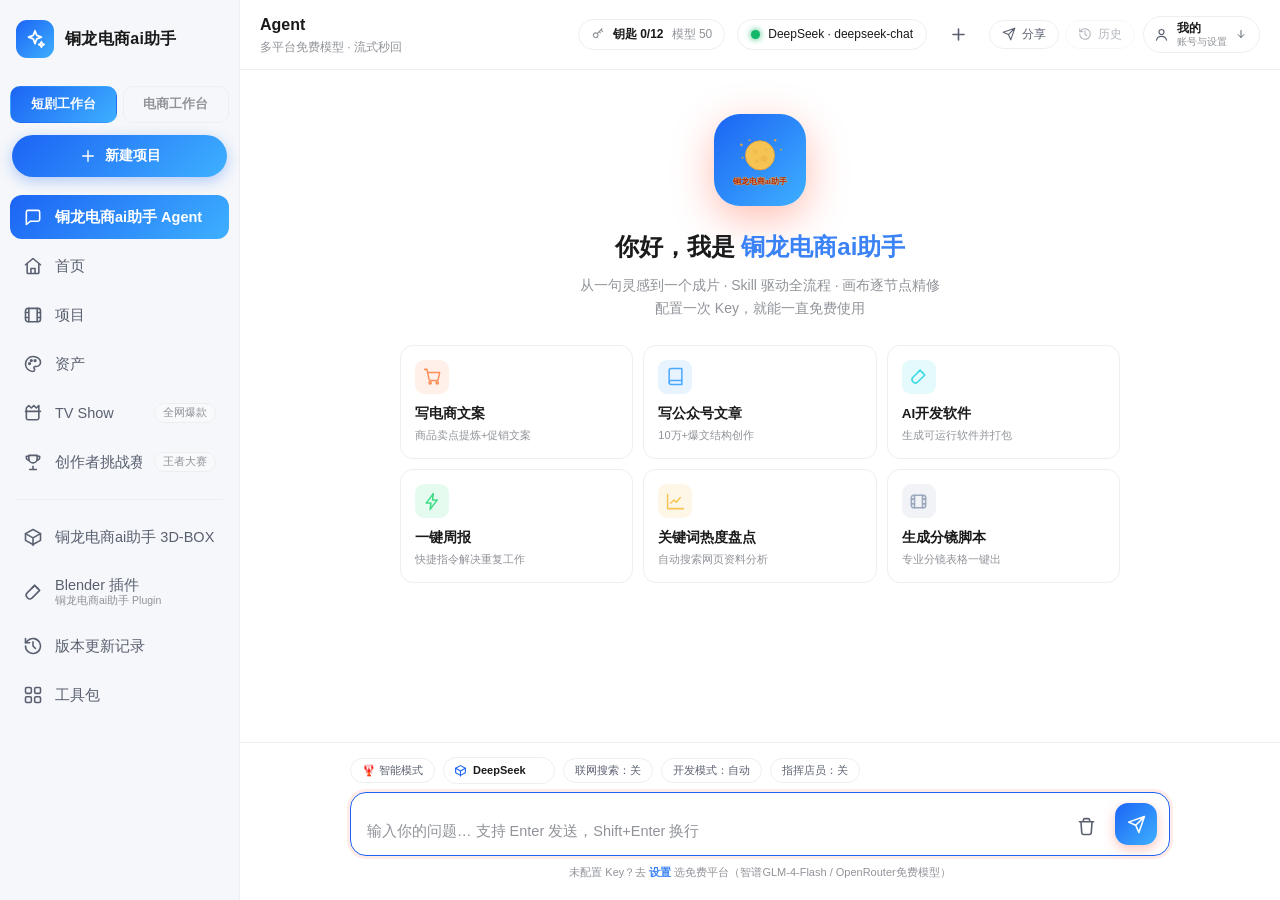
==== index.html @ fe5d4e98 "chore(brand): 全仓更名 铜龙电商 -> 铜龙电商ai助手" ====
<!DOCTYPE html>
<!-- 铜龙管家接线测试 -->
<html lang="zh-CN">
<head>
<meta charset="UTF-8">
<meta name="viewport" content="width=device-width, initial-scale=1.0, maximum-scale=1.0, user-scalable=no">
<meta name="theme-color" content="#ff5a3c">
<meta name="description" content="铜龙电商ai助手 - 免费的AI助手小程序，40+免费技能：电商、新媒体、视频创作、办公、编程开发。自带Key即可使用，数据本地保存。">
<title>铜龙电商ai助手 · 免费AI智能助手</title>
<link rel="icon" href="data:image/svg+xml,%3Csvg%20xmlns%3D%22http%3A%2F%2Fwww.w3.org%2F2000%2Fsvg%22%20viewBox%3D%220%200%2096%2096%22%20fill%3D%22none%22%3E%3Cdefs%3E%3ClinearGradient%20id%3D%22lgx%22%20x1%3D%220%22%20y1%3D%220%22%20x2%3D%2296%22%20y2%3D%2296%22%3E%3Cstop%20offset%3D%220%22%20stop-color%3D%22%23eef4fc%22%2F%3E%3Cstop%20offset%3D%221%22%20stop-color%3D%22%23f9e9c8%22%2F%3E%3C%2FlinearGradient%3E%3C%2Fdefs%3E%3Crect%20width%3D%2296%22%20height%3D%2296%22%20rx%3D%2222%22%20fill%3D%22url%28%23lgx%29%22%2F%3E%3Ccircle%20cx%3D%2216%22%20cy%3D%2222%22%20r%3D%222.2%22%20fill%3D%22%23e8a13c%22%2F%3E%3Ccircle%20cx%3D%2230%22%20cy%3D%2214%22%20r%3D%221.6%22%20fill%3D%22%23e8a13c%22%2F%3E%3Ccircle%20cx%3D%2274%22%20cy%3D%2214%22%20r%3D%222%22%20fill%3D%22%23e8a13c%22%2F%3E%3Ccircle%20cx%3D%2284%22%20cy%3D%2230%22%20r%3D%221.5%22%20fill%3D%22%23e8a13c%22%2F%3E%3Ccircle%20cx%3D%2218%22%20cy%3D%2244%22%20r%3D%221.5%22%20fill%3D%22%23e8a13c%22%2F%3E%3Cpath%20d%3D%22M66%2030l1.4%202.8%202.8%201.4-2.8%201.4L66%2038.4l-1.4-2.8-2.8-1.4%202.8-1.4z%22%20fill%3D%22%23e8a13c%22%2F%3E%3Ccircle%20cx%3D%2248%22%20cy%3D%2240%22%20r%3D%2225%22%20fill%3D%22%23f6c453%22%20stroke%3D%22%23e8a13c%22%20stroke-width%3D%221.5%22%2F%3E%3Ccircle%20cx%3D%2240%22%20cy%3D%2234%22%20r%3D%224%22%20fill%3D%22%23edb648%22%20opacity%3D%220.6%22%2F%3E%3Ccircle%20cx%3D%2255%22%20cy%3D%2246%22%20r%3D%226%22%20fill%3D%22%23edb648%22%20opacity%3D%220.6%22%2F%3E%3Ccircle%20cx%3D%2242%22%20cy%3D%2250%22%20r%3D%223%22%20fill%3D%22%23edb648%22%20opacity%3D%220.6%22%2F%3E%3Ccircle%20cx%3D%2258%22%20cy%3D%2230%22%20r%3D%222.5%22%20fill%3D%22%23edb648%22%20opacity%3D%220.6%22%2F%3E%3Ctext%20x%3D%2248%22%20y%3D%2289%22%20text-anchor%3D%22middle%22%20font-size%3D%2223%22%20font-weight%3D%22800%22%20fill%3D%22%23b3270f%22%20stroke%3D%22%23f2c25c%22%20stroke-width%3D%221%22%20paint-order%3D%22stroke%22%20font-family%3D%22KaiTi%2CSTKaiti%2Cserif%22%3E%E9%93%9C%E9%BE%99%E7%94%B5%E5%95%86%3C%2Ftext%3E%3C%2Fsvg%3E">
<style>
:root{
  --bg:#ffffff;
  --bg2:#f5f7fa;
  --panel:#ffffff;
  --panel2:#f8f9fb;
  --card:#ffffff;
  --border:#eceef2;
  --border2:#e2e5eb;
  --text:#1a1a1a;
  --text2:#5a6070;
  --text3:#909399;
  --accent:#1c64f4;
  --accent2:#3b82f6;
  --accent-grad:linear-gradient(135deg,#1c64f4,#3eb0ff);
  --accent-ink:#ffffff;
  --green:#12b76a;
  --blue:#3b82f6;
  --purple:#8b5cf6;
  --yellow:#e6a23c;
  --pink:#ec4899;
  --cyan:#0ea5e9;
  --red:#f56c6c;
  --radius:12px;
  --shadow:0 8px 24px rgba(16,24,40,.08);
  --font:-apple-system,BlinkMacSystemFont,"Segoe UI","PingFang SC","Hiragino Sans GB","Microsoft YaHei",Roboto,Helvetica,Arial,sans-serif;
  --mono:ui-monospace,"SF Mono","JetBrains Mono",Consolas,"Courier New",monospace;
}
*{box-sizing:border-box;margin:0;padding:0}
html,body{height:100%}
body{font-family:var(--font);background:var(--bg);color:var(--text);font-size:14px;line-height:1.6;overflow:hidden}
::-webkit-scrollbar{width:9px;height:9px}
::-webkit-scrollbar-thumb{background:#d3d8e0;border-radius:8px}
::-webkit-scrollbar-thumb:hover{background:#b9c0cc}
::-webkit-scrollbar-track{background:transparent}
button{font-family:var(--font);cursor:pointer;border:none;background:none;color:inherit}
input,select,textarea{font-family:var(--font);color:var(--text)}
a{color:var(--blue);text-decoration:none}

/* ===== Layout ===== */
#app{display:flex;height:100vh;width:100vw}
#sidebar{width:236px;min-width:236px;background:var(--bg2);border-right:1px solid var(--border);display:flex;flex-direction:column;z-index:20}
#main{flex:1;display:flex;flex-direction:column;min-width:0;position:relative}

/* ===== Sidebar · LibTV 外壳 ===== */
#sidebar{width:240px;min-width:240px;background:var(--bg2);border-right:1px solid var(--border);display:flex;flex-direction:column;z-index:20}
#shellNav{display:flex;flex-direction:column;height:100%;min-height:0}
.shell-brand{display:flex;align-items:center;gap:11px;padding:20px 16px 14px}
.shell-logo{width:38px;height:38px;border-radius:11px;background:var(--accent-grad);display:flex;align-items:center;justify-content:center;color:var(--accent-ink);flex-shrink:0}
.shell-logo svg{width:22px;height:22px}
.shell-brand-t{display:flex;flex-direction:column;line-height:1.25;min-width:0}
.shell-brand-t b{font-size:16px;font-weight:700;letter-spacing:.3px}
.shell-brand-t i{font-style:normal;font-size:10.5px;color:var(--text3)}
.shell-create{display:flex;align-items:center;justify-content:center;gap:8px;margin:8px 12px 14px;padding:12px 12px;border-radius:999px;background:var(--accent-grad);color:var(--accent-ink);font-size:14px;font-weight:700;transition:.15s;box-shadow:0 4px 14px rgba(28,100,244,.30)}
.shell-create:hover{filter:brightness(1.08)}
.shell-create svg{width:18px;height:18px}
.shell-nav{flex:1;overflow-y:auto;padding:4px 10px 14px;display:flex;flex-direction:column;gap:5px}
.shell-nav-item{display:flex;align-items:center;gap:12px;padding:12px 13px;border-radius:12px;color:var(--text2);font-size:14.5px;cursor:pointer;transition:.15s;text-align:left;width:100%}
.shell-nav-item:hover{background:var(--panel);color:var(--text)}
.shell-nav-item.active{background:var(--accent-grad);color:var(--accent-ink);font-weight:700}
.shell-nav-item svg{width:20px;height:20px;flex-shrink:0}
.shell-nav-item>span{flex:1;overflow:hidden;text-overflow:ellipsis;white-space:nowrap}
.shell-badge{font-style:normal;font-size:10.5px;padding:2px 8px;border-radius:999px;background:var(--panel2);color:var(--text3);border:1px solid var(--border);flex-shrink:0}
.shell-nav-item.active .shell-badge{background:rgba(0,0,0,.18);color:var(--accent-ink);border-color:transparent}
.shell-nav-sep{height:1px;background:var(--border);margin:10px 6px;flex-shrink:0}
/* 电商分区：爱创AI 式窄图标栏（仅 #sidebar[data-zone="ecom"] 生效，短剧分区保持宽栏） */
#sidebar[data-zone="ecom"]{width:104px;min-width:104px}
#sidebar[data-zone="ecom"] .shell-brand{flex-direction:column;gap:7px;padding:18px 8px 12px}
#sidebar[data-zone="ecom"] .shell-logo{width:44px;height:44px;border-radius:13px}
#sidebar[data-zone="ecom"] .shell-logo svg{width:24px;height:24px}
#sidebar[data-zone="ecom"] .shell-brand-t{display:none}
#sidebar[data-zone="ecom"] .shell-create{flex-direction:column;gap:4px;margin:8px 10px 12px;padding:10px 4px;border-radius:14px;font-size:12px}
#sidebar[data-zone="ecom"] .shell-create svg{width:20px;height:20px}
#sidebar[data-zone="ecom"] .shell-nav{padding:6px 8px 14px;gap:6px}
#sidebar[data-zone="ecom"] .shell-nav-item{flex-direction:column;justify-content:center;gap:7px;padding:12px 4px;border-radius:15px;font-size:11.5px;text-align:center;min-height:72px}
#sidebar[data-zone="ecom"] .shell-nav-item.active{background:#e8f0fe;color:var(--accent)}
#sidebar[data-zone="ecom"] .shell-nav-item svg{width:26px;height:26px}
#sidebar[data-zone="ecom"] .shell-nav-item>span{flex:none;width:100%}
#sidebar[data-zone="ecom"] .shell-badge{display:none}
#sidebar[data-zone="ecom"] .shell-nav-sep{margin:8px 10px}
.shell-status{display:flex;align-items:center;gap:8px;background:var(--panel);border:1px solid var(--border);border-radius:999px;padding:5px 12px;font-size:12px;cursor:pointer;white-space:nowrap}
.shell-status:hover{border-color:var(--accent)}
.shell-status svg{width:14px;height:14px;color:var(--text3);flex-shrink:0}
.shell-chip-t{display:flex;align-items:center;gap:8px}
.shell-chip-t b{font-weight:600;color:var(--text)}
.shell-chip-t i{font-style:normal;color:var(--text3)}
#shellTop{position:relative;flex-shrink:0;display:flex;align-items:center;gap:8px}
.shell-account-btn{display:flex;align-items:center;gap:8px;background:var(--panel);border:1px solid var(--border);border-radius:999px;padding:5px 12px 5px 10px;font-size:12px;transition:.15s}
.shell-account-btn:hover{border-color:var(--accent)}
.shell-account-btn svg{width:15px;height:15px;color:var(--text2);flex-shrink:0}
.shell-acc-text{display:flex;flex-direction:column;line-height:1.15;text-align:left}
.shell-acc-text b{font-weight:600}
.shell-acc-text i{font-style:normal;font-size:10px;color:var(--text3)}
.shell-caret{display:flex}
.shell-caret svg{width:12px;height:12px;transform:rotate(90deg)}
.shell-account-menu{position:absolute;top:calc(100% + 6px);right:0;min-width:170px;background:var(--card);border:1px solid var(--border);border-radius:12px;box-shadow:var(--shadow);padding:6px;display:none;z-index:210}
.shell-account-menu.open{display:block;animation:pop .16s ease}
.shell-menu-item{display:flex;align-items:center;gap:9px;width:100%;padding:9px 10px;border-radius:8px;font-size:13px;color:var(--text2);text-align:left}
.shell-menu-item:hover{background:var(--panel2);color:var(--text)}
.shell-menu-item svg{width:16px;height:16px;flex-shrink:0}
.shell-nav-txt{display:flex;flex-direction:column;line-height:1.25;white-space:normal}
.shell-nav-sub{font-style:normal;font-size:10.5px;color:var(--text3)}
#sidebar[data-zone="ecom"] .shell-nav-txt{display:block;line-height:1.2;overflow:hidden;text-overflow:ellipsis;max-width:100%}
#sidebar[data-zone="ecom"] .shell-nav-sub{display:none}
.shell-nav-item.active .shell-nav-sub{color:var(--accent-ink);opacity:.8}
.shell-actions{display:flex;align-items:center;gap:6px}
.shell-top-btn{display:inline-flex;align-items:center;gap:6px;background:var(--panel);border:1px solid var(--border);border-radius:999px;padding:5px 12px;font-size:12px;color:var(--text2);transition:.15s;white-space:nowrap}
.shell-top-btn:hover{border-color:var(--accent);color:var(--text)}
.shell-top-btn svg{width:14px;height:14px;flex-shrink:0}
.shell-top-btn:disabled{opacity:.45;cursor:not-allowed}
.shell-top-btn:disabled:hover{border-color:var(--border);color:var(--text2)}
.shell-hist-list{display:flex;flex-direction:column;gap:8px;max-height:340px;overflow-y:auto}
.shell-hist-item{display:flex;align-items:center;gap:10px;padding:9px 10px;border:1px solid var(--border);border-radius:10px;background:var(--panel)}
.shell-hist-t{display:flex;flex-direction:column;line-height:1.25;flex:1;min-width:0}
.shell-hist-t b{font-size:12.5px}
.shell-hist-t i{font-style:normal;font-size:10.5px;color:var(--text3)}
.shell-hist-m{font-size:10.5px;color:var(--text3);flex-shrink:0}

/* ===== Topbar ===== */
#topbar{display:flex;align-items:center;gap:12px;padding:12px 20px;border-bottom:1px solid var(--border);background:rgba(255,255,255,.82);backdrop-filter:blur(10px);min-height:58px;z-index:10;flex-wrap:nowrap}
#topbar>*{flex-shrink:0}
#topbar .page-title{font-size:16px;font-weight:700}
#topbar .page-sub{font-size:12px;color:var(--text3)}
#topbar .page-titles{min-width:0;overflow:hidden;flex-shrink:1}
#topbar .page-title,#topbar .page-sub{white-space:nowrap;overflow:hidden;text-overflow:ellipsis}
#topbar .spacer{flex:1;min-width:8px;flex-shrink:1}
#menuBtn{display:none;align-items:center;justify-content:center;width:36px;height:36px;border-radius:9px;background:var(--panel);border:1px solid var(--border)}
#menuBtn svg{width:18px;height:18px}
.provider-pill{display:flex;align-items:center;gap:8px;background:var(--panel);border:1px solid var(--border);border-radius:30px;padding:5px 13px;font-size:12px;cursor:pointer}
.provider-pill .pd{width:9px;height:9px;border-radius:50%;background:var(--green);box-shadow:0 0 6px var(--green)}
.provider-pill:hover{border-color:var(--accent)}

/* ===== Views ===== */
.view{display:none;flex:1;min-height:0;overflow:hidden;flex-direction:column}
.view.active{display:flex}

/* ===== Chat ===== */
#chatBox{flex:1;overflow-y:auto;padding:24px 0}
.chat-inner{max-width:820px;margin:0 auto;padding:0 24px}
.msg{display:flex;gap:14px;margin-bottom:24px;animation:fadeUp .25s ease}
@keyframes fadeUp{from{opacity:0;transform:translateY(8px)}to{opacity:1;transform:none}}
.msg .avatar{width:38px;height:38px;border-radius:11px;flex-shrink:0;display:flex;align-items:center;justify-content:center;font-size:17px;font-weight:700;user-select:none}
.msg.ai .avatar{background:var(--accent-grad);box-shadow:0 4px 12px rgba(255,90,60,.3)}
.msg.user .avatar{background:#dbe7ff}
.msg.ai .avatar svg,.msg.user .avatar svg{width:21px;height:21px}
.msg .bubble{flex:1;min-width:0;padding-top:3px}
/* AI 消息：左侧气泡容器（与用户消息视觉呼应） */
.msg.ai .bubble .md{background:var(--panel2);border:1px solid var(--border);border-radius:4px 14px 14px 14px;padding:12px 16px;max-width:88%}
/* 用户消息：右对齐气泡（inline-block 避免 flex 逐字竖排） */
.msg.user .bubble{text-align:right}
.msg.user .bubble .text{display:inline-block;text-align:left;background:linear-gradient(135deg,#e8f0fe,#eef4ff);border:1px solid #cfdefb;border-radius:14px 4px 14px 14px;padding:11px 15px;max-width:88%;white-space:pre-wrap;word-break:break-word;font-size:14.5px;line-height:1.7;letter-spacing:.2px}
.msg .meta{font-size:11px;color:var(--text3);margin-bottom:4px;display:flex;align-items:center;gap:8px}
.msg .meta .role-name{color:var(--text2);font-weight:600}
.msg .meta .time{}
.msg .meta .act{display:none;gap:6px}
.msg:hover .meta .act{display:flex}
.msg .meta .act button{font-size:11px;color:var(--text3);background:var(--panel2);border:1px solid var(--border);border-radius:6px;padding:1px 7px}
.msg .meta .act button:hover{color:var(--text);border-color:var(--text3)}
.md{word-break:break-word;line-height:1.8;font-size:14.5px;color:var(--text)}
.md h1,.md h2,.md h3,.md h4{margin:16px 0 8px;line-height:1.45}
.md h1{font-size:1.35em;border-bottom:1px solid var(--border);padding-bottom:6px}
.md h2{font-size:1.2em;border-bottom:1px solid var(--border);padding-bottom:5px}
.md h3{font-size:1.08em}
.md p{margin:8px 0}
.md ul,.md ol{margin:8px 0;padding-left:22px}
.md li{margin:4px 0}
.md a{color:var(--blue)}
.md strong{color:#fff}
.md blockquote{border-left:3px solid var(--accent);background:var(--panel);padding:8px 14px;margin:10px 0;border-radius:0 8px 8px 0;color:var(--text2)}
.md code{font-family:var(--mono);background:#eef1f5;border:1px solid var(--border);border-radius:5px;padding:1px 6px;font-size:13px}
.md pre{background:#f6f8fa;border:1px solid var(--border);border-radius:10px;padding:0;margin:10px 0;overflow:hidden;position:relative}
.md pre .code-head{display:flex;align-items:center;justify-content:space-between;padding:6px 14px;background:#eaeef3;border-bottom:1px solid var(--border);font-size:11px;color:var(--text3)}
.md pre .code-head .lang{font-family:var(--mono);text-transform:lowercase;color:var(--cyan)}
.md pre .code-head .copy{color:var(--text3);font-size:11px;background:var(--panel2);border:1px solid var(--border);border-radius:5px;padding:1px 8px}
.md pre .code-head .copy:hover{color:var(--text);border-color:var(--text3)}
.md pre code{display:block;background:transparent;border:none;padding:13px 16px;overflow-x:auto;font-size:13px;line-height:1.65}
.md table{border-collapse:collapse;margin:10px 0;width:100%;font-size:13px}
.md th,.md td{border:1px solid var(--border);padding:6px 11px;text-align:left}
.md th{background:var(--panel)}
.md img{max-width:100%;border-radius:10px}
.md hr{border:none;border-top:1px solid var(--border);margin:14px 0}
.md .task-card,.md .plan-card{background:var(--panel);border:1px solid var(--border);border-radius:10px;padding:12px 16px;margin:10px 0}
.md .task-card h4{margin:0 0 6px;color:var(--accent2)}
.cursor-bar{display:inline-block;width:2px;height:1em;background:var(--accent);vertical-align:-2px;animation:blink 1s infinite;margin-left:2px}
@keyframes blink{50%{opacity:0}}

/* 对话内软件操作卡片 */
.proj-card{background:linear-gradient(135deg,rgba(255,90,60,.1),rgba(255,154,90,.05));border:1px solid rgba(255,90,60,.35);border-radius:12px;padding:13px 15px;margin:12px 0 4px;animation:fadeUp .25s}
.proj-card .pc-head{display:flex;align-items:center;gap:11px;margin-bottom:11px}
.proj-card .pc-ic{width:36px;height:36px;border-radius:10px;background:var(--accent-grad);display:flex;align-items:center;justify-content:center;color:#fff;flex-shrink:0;box-shadow:0 4px 12px rgba(255,90,60,.3)}
.proj-card .pc-ic svg{width:19px;height:19px}
.proj-card .pc-name{font-size:14px;font-weight:700;color:#fff}
.proj-card .pc-sub{font-size:11px;color:var(--text2)}
.proj-card .pc-actions{display:flex;gap:8px;flex-wrap:wrap}
.typing-dots{display:inline-flex;gap:4px;padding:6px 2px}
.typing-dots i{width:7px;height:7px;border-radius:50%;background:var(--accent2);animation:td 1.2s infinite}
.typing-dots i:nth-child(2){animation-delay:.2s}
.typing-dots i:nth-child(3){animation-delay:.4s}
@keyframes td{0%,60%,100%{transform:translateY(0);opacity:.5}30%{transform:translateY(-5px);opacity:1}}

/* chat input */
#chatFooter{border-top:1px solid var(--border);padding:14px 24px 18px;background:rgba(255,255,255,.85);backdrop-filter:blur(10px)}
.chat-input-wrap{max-width:820px;margin:0 auto}
.chat-mode-row{display:flex;align-items:center;gap:8px;margin-bottom:8px;flex-wrap:wrap}
.chat-mode-row .mode-chip{display:flex;align-items:center;gap:6px;font-size:11px;background:var(--panel);border:1px solid var(--border);border-radius:20px;padding:3px 11px;color:var(--text2)}
.chat-mode-row .mode-chip.on{background:rgba(255,90,60,.12);border-color:var(--accent);color:var(--accent2)}
.clerk-brain-row{display:none;align-items:center;gap:8px;margin:0 0 8px;flex-wrap:wrap}
.clerk-brain-row.show{display:flex}
.clerk-brain-row select{background:var(--panel);border:1px solid var(--border);border-radius:20px;padding:3px 10px;color:var(--text);font-size:11px}
.clerk-brain-panel{display:none;position:fixed;inset:0;background:rgba(0,0,0,.55);z-index:80;align-items:center;justify-content:center;padding:16px}
.clerk-brain-panel.show{display:flex}
.clerk-brain-card{width:min(420px,100%);background:var(--panel);border:1px solid var(--border);border-radius:16px;padding:18px}
.clerk-brain-card h3{margin:0 0 8px;font-size:16px}
.clerk-brain-card label{display:block;margin:10px 0 4px;font-size:12px;color:var(--text2)}
.clerk-brain-card input,.clerk-brain-card select{width:100%;background:var(--bg);border:1px solid var(--border);border-radius:10px;padding:8px 10px;color:var(--text)}
.clerk-brain-card .hint{font-size:12px;color:var(--text3);margin:8px 0 0}
.chat-input-row{display:flex;align-items:flex-end;gap:10px;background:var(--panel);border:1px solid var(--border);border-radius:16px;padding:10px 12px;transition:border-color .2s,box-shadow .2s}
.chat-input-row:focus-within{border-color:var(--accent);box-shadow:0 0 0 3px rgba(255,90,60,.12)}
#chatInput{flex:1;background:none;border:none;outline:none;resize:none;max-height:140px;font-size:14.5px;line-height:1.6;color:var(--text);padding:2px 4px}
#chatInput::placeholder{color:var(--text3)}
.tool-btn{width:38px;height:38px;border-radius:11px;display:flex;align-items:center;justify-content:center;color:var(--text2);transition:.15s;flex-shrink:0}
.tool-btn:hover{background:var(--panel2);color:var(--text)}
.tool-btn svg{width:19px;height:19px}
.send-btn{width:42px;height:42px;border-radius:13px;background:var(--accent-grad);color:#fff;display:flex;align-items:center;justify-content:center;box-shadow:0 4px 12px rgba(255,90,60,.35);transition:.15s;flex-shrink:0}
.send-btn:hover{transform:translateY(-1px);box-shadow:0 6px 18px rgba(255,90,60,.5)}
.send-btn:disabled{opacity:.5;transform:none;cursor:not-allowed}
.send-btn svg{width:19px;height:19px}
.chat-hint{text-align:center;font-size:11px;color:var(--text3);margin-top:8px}
.chat-hint b{color:var(--text2)}

/* empty state */
#emptyState{flex:1;display:flex;flex-direction:column;align-items:center;justify-content:center;text-align:center;padding:20px}
#emptyState .hero-logo{width:92px;height:92px;border-radius:26px;background:var(--accent-grad);display:flex;align-items:center;justify-content:center;box-shadow:0 12px 40px rgba(255,90,60,.4);margin-bottom:22px}
#emptyState .hero-logo svg{width:56px;height:56px}
#emptyState h2{font-size:24px;margin-bottom:8px}
#emptyState p{color:var(--text3);max-width:420px;margin-bottom:26px}
.suggest-grid{display:grid;grid-template-columns:repeat(auto-fit,minmax(180px,1fr));gap:10px;max-width:720px;width:100%}
.suggest-card{background:var(--card);border:1px solid var(--border);border-radius:13px;padding:14px;text-align:left;cursor:pointer;transition:.15s}
.suggest-card:hover{border-color:var(--accent);transform:translateY(-2px);background:var(--panel2)}
.suggest-card .ic{width:34px;height:34px;border-radius:9px;display:flex;align-items:center;justify-content:center;margin-bottom:9px}
.suggest-card .ic svg{width:19px;height:19px}
.suggest-card .t{font-size:13.5px;font-weight:600;margin-bottom:2px}
.suggest-card .d{font-size:11px;color:var(--text3)}

/* ===== Market ===== */
.market-wrap{flex:1;overflow-y:auto;padding:20px 24px}
.market-inner{max-width:1180px;margin:0 auto}
.market-head{display:flex;align-items:center;gap:10px;flex-wrap:wrap;margin-bottom:20px}
.search-inp{flex:1;min-width:200px;display:flex;align-items:center;gap:9px;background:var(--panel);border:1px solid var(--border);border-radius:11px;padding:9px 14px}
.search-inp svg{width:16px;height:16px;color:var(--text3);flex-shrink:0}
.search-inp input{flex:1;background:none;border:none;outline:none;font-size:13.5px}
.cat-pills{display:flex;gap:8px;flex-wrap:wrap}
.cat-pill{font-size:12px;padding:6px 15px;border-radius:30px;background:var(--panel);border:1px solid var(--border);color:var(--text2);cursor:pointer;transition:.15s}
.cat-pill.active{background:var(--accent-grad);color:#fff;border-color:transparent;font-weight:600}
.cat-pill:hover{border-color:var(--accent)}
.skill-grid{display:grid;grid-template-columns:repeat(auto-fill,minmax(250px,1fr));gap:14px}
.skill-card{background:var(--card);border:1px solid var(--border);border-radius:15px;padding:17px;display:flex;flex-direction:column;gap:8px;cursor:pointer;transition:.18s;position:relative;overflow:hidden}
.skill-card:hover{border-color:var(--accent);transform:translateY(-3px);box-shadow:var(--shadow)}
.skill-card .top{display:flex;align-items:center;gap:11px}
.skill-card .sicon{width:42px;height:42px;border-radius:12px;display:flex;align-items:center;justify-content:center;flex-shrink:0}
.skill-card .sicon svg{width:23px;height:23px}
.skill-card .sname{font-size:14.5px;font-weight:700}
.skill-card .scat{font-size:10.5px;color:var(--text3);margin-top:1px}
.skill-card .sdesc{font-size:12px;color:var(--text2);line-height:1.55;flex:1;min-height:38px}
.skill-card .sfoot{display:flex;align-items:center;justify-content:space-between;font-size:11px;color:var(--text3);border-top:1px solid var(--border);padding-top:9px}
.skill-card .free-tag{color:var(--green);font-weight:600;display:flex;align-items:center;gap:4px}
.skill-card .free-tag svg{width:12px;height:12px}
.skill-card.paid .sicon{box-shadow:0 0 0 1px #f5b30155}
.skill-card.paid .free-tag.vip{color:#f5b301}
.skill-card .use-tag{color:var(--accent2);font-weight:600}
.skill-count{font-size:12px;color:var(--text3)}

/* ===== Dev Studio ===== */
.studio-wrap{flex:1;display:flex;min-height:0}
.studio-left{width:330px;min-width:290px;border-right:1px solid var(--border);display:flex;flex-direction:column;background:var(--bg2)}
.studio-right{flex:1;display:flex;flex-direction:column;min-width:0}
.studio-tabs{display:flex;border-bottom:1px solid var(--border);background:var(--panel);overflow-x:auto;scrollbar-width:none}
.studio-tabs::-webkit-scrollbar{height:0}
.studio-tab{display:flex;align-items:center;gap:7px;padding:11px 16px;font-size:12.5px;color:var(--text2);border-bottom:2px solid transparent;cursor:pointer;white-space:nowrap}
.studio-tab.active{color:var(--accent2);border-bottom-color:var(--accent);font-weight:600}
.studio-tab svg{width:15px;height:15px}
.studio-body{flex:1;overflow:auto;padding:16px}
.file-tree{font-size:12.5px;user-select:none}
.tree-item{display:flex;align-items:center;gap:8px;padding:6px 8px;border-radius:7px;cursor:pointer;color:var(--text2)}
.tree-item:hover{background:var(--panel);color:var(--text)}
.tree-item.active{background:rgba(255,90,60,.14);color:var(--accent2)}
.tree-item svg{width:15px;height:15px;flex-shrink:0}
.tree-item .tl{overflow:hidden;text-overflow:ellipsis;white-space:nowrap}
.tree-item .tw{font-size:10px;color:var(--text3);margin-left:auto;flex-shrink:0}
.tree-folder{font-weight:600;color:var(--text)}
.tree-children{margin-left:18px;border-left:1px dashed var(--border);padding-left:6px}
.empty-box{border:2px dashed var(--border);border-radius:14px;padding:30px;text-align:center;color:var(--text3);margin-top:10px}
.code-editor{width:100%;min-height:300px;background:#f6f8fa;border:1px solid var(--border);border-radius:10px;padding:14px;font-family:var(--mono);font-size:12.8px;line-height:1.6;color:#24292f;outline:none;resize:vertical;white-space:pre;tab-size:2}
.editor-head{display:flex;align-items:center;gap:10px;margin-bottom:10px;flex-wrap:wrap}
.editor-head .fn{font-family:var(--mono);font-size:12.5px;color:var(--cyan);background:var(--panel);border:1px solid var(--border);border-radius:7px;padding:3px 10px}
.btn{display:inline-flex;align-items:center;gap:7px;padding:8px 16px;border-radius:10px;font-size:13px;font-weight:600;transition:.15s;border:1px solid var(--border);background:var(--panel)}
.btn:hover{border-color:var(--accent);color:var(--accent2)}
.btn svg{width:15px;height:15px}
.btn.primary{background:var(--accent-grad);color:#fff;border:none;box-shadow:0 4px 12px rgba(255,90,60,.3)}
.btn.primary:hover{transform:translateY(-1px);color:#fff}
.btn.green{background:linear-gradient(135deg,#1fae5f,#2ecf7d);color:#fff;border:none}
.btn.green:hover{color:#fff}
.btn.small{padding:5px 11px;font-size:12px}
.btn.ghost{background:transparent}
.btn.danger{color:var(--red)}
.btn[disabled]{opacity:.5;cursor:not-allowed}
.preview-frame{width:100%;height:100%;min-height:420px;border:none;background:#fff;border-radius:10px}
.preview-wrap{flex:1;display:flex;flex-direction:column;background:#ffffff;border:1px solid var(--border);border-radius:10px;overflow:hidden}
.preview-toolbar{display:flex;align-items:center;gap:8px;padding:8px 12px;background:var(--panel);border-bottom:1px solid var(--border)}
.preview-toolbar .urlfake{flex:1;background:var(--bg);border:1px solid var(--border);border-radius:7px;padding:4px 12px;font-size:11px;color:var(--text3);font-family:var(--mono)}
.studio-panel-head{display:flex;align-items:center;gap:8px;padding:14px 16px;border-bottom:1px solid var(--border);font-weight:700;font-size:13.5px}
.studio-panel-head .sp{flex:1}
.studio-panel-head .ic{color:var(--accent2);display:flex}
.studio-panel-head .ic svg{width:17px;height:17px}
.studio-desc{font-size:12.5px;color:var(--text2);line-height:1.7}
.quick-proj{display:grid;grid-template-columns:1fr 1fr;gap:8px;margin-top:12px}
.quick-proj .qp{background:var(--card);border:1px solid var(--border);border-radius:10px;padding:11px;font-size:11.5px;color:var(--text2);cursor:pointer;transition:.15s}
.quick-proj .qp:hover{border-color:var(--accent);color:var(--accent2)}
.quick-proj .qp .qt{font-weight:600;color:var(--text);font-size:12.5px;display:block;margin-bottom:2px}
.studio-chat{flex:1;overflow-y:auto;padding:16px;font-size:12.5px}

/* ===== Memory ===== */
.mem-wrap{flex:1;overflow-y:auto;padding:20px 24px}
.mem-inner{max-width:980px;margin:0 auto}
.section-title{font-size:17px;font-weight:700;margin:22px 0 12px;display:flex;align-items:center;gap:9px}
.section-title .ic{width:30px;height:30px;border-radius:9px;background:rgba(255,90,60,.14);display:flex;align-items:center;justify-content:center;color:var(--accent2)}
.section-title .ic svg{width:16px;height:16px}
.mem-card{background:var(--card);border:1px solid var(--border);border-radius:13px;padding:14px 16px;margin-bottom:10px;display:flex;gap:12px;align-items:flex-start}
.mem-card .mic{width:34px;height:34px;border-radius:10px;background:var(--panel2);display:flex;align-items:center;justify-content:center;flex-shrink:0;color:var(--accent2)}
.mem-card .mic svg{width:17px;height:17px}
.mem-card .mbody{flex:1;min-width:0}
.mem-card .mt{font-size:13.5px;font-weight:600;margin-bottom:2px}
.mem-card .md2{font-size:12.5px;color:var(--text2);line-height:1.65}
.mem-card .mtag{display:inline-block;font-size:10px;background:rgba(167,139,250,.14);color:var(--purple);border-radius:6px;padding:1px 8px;margin-right:6px;margin-top:2px}
.mem-card .mact{margin-left:auto;display:flex;gap:6px;flex-shrink:0}
.mem-card .mact button{font-size:11px;color:var(--text3);background:var(--panel2);border:1px solid var(--border);border-radius:6px;padding:2px 9px}
.mem-card .mact button:hover{color:var(--red);border-color:var(--red)}
.cmd-grid{display:grid;grid-template-columns:repeat(auto-fill,minmax(230px,1fr));gap:12px}
.cmd-card{background:var(--card);border:1px solid var(--border);border-radius:13px;padding:15px;cursor:pointer;transition:.15s}
.cmd-card:hover{border-color:var(--accent);transform:translateY(-2px)}
.cmd-card .cname{font-weight:700;font-size:13.5px;display:flex;align-items:center;gap:8px;margin-bottom:4px}
.cmd-card .cname .cic{width:26px;height:26px;border-radius:8px;background:var(--accent-grad);display:flex;align-items:center;justify-content:center;flex-shrink:0}
.cmd-card .cname .cic svg{width:14px;height:14px}
.cmd-card .cd{font-size:11.5px;color:var(--text3);line-height:1.5;margin-bottom:8px}
.cmd-card .crun{font-size:11.5px;color:var(--accent2);font-weight:600}

/* ===== Settings ===== */
.set-wrap{flex:1;overflow-y:auto;padding:20px 24px}
.set-inner{max-width:780px;margin:0 auto}
.set-card{background:var(--card);border:1px solid var(--border);border-radius:15px;padding:20px;margin-bottom:16px}
.set-card h3{font-size:15px;font-weight:700;margin-bottom:4px;display:flex;align-items:center;gap:9px}
.set-card h3 .hic{width:28px;height:28px;border-radius:8px;background:rgba(255,90,60,.14);display:flex;align-items:center;justify-content:center;color:var(--accent2)}
.set-card h3 .hic svg{width:15px;height:15px}
.set-card .sd{font-size:12px;color:var(--text3);margin-bottom:16px}
.set-row{display:flex;align-items:center;gap:14px;padding:11px 0;border-bottom:1px dashed var(--border);flex-wrap:wrap}
.set-row:last-child{border-bottom:none}
.set-row .lab{flex:1;min-width:140px}
.set-row .lab .t{font-size:13px;font-weight:600}
.set-row .lab .d{font-size:11px;color:var(--text3)}
.set-row .val{flex:2;min-width:200px}
.chk{display:inline-flex;align-items:center;gap:5px;font-size:12px;background:var(--bg);border:1px solid var(--border);border-radius:8px;padding:5px 9px;cursor:pointer;user-select:none}
.chk:hover{border-color:var(--accent)}
.chk input{accent-color:var(--accent);margin:0;width:14px;height:14px}
.inp{width:100%;background:var(--bg);border:1px solid var(--border);border-radius:9px;padding:8px 12px;font-size:13px;outline:none;transition:.15s}
.inp:focus{border-color:var(--accent)}
textarea.inp{resize:vertical;min-height:70px;font-family:var(--font)}
select.inp{appearance:none;background-image:url("data:image/svg+xml,%3Csvg xmlns='http://www.w3.org/2000/svg' width='12' height='12' viewBox='0 0 24 24' fill='none' stroke='%239aa7bd' stroke-width='2'%3E%3Cpath d='M6 9l6 6 6-6'/%3E%3C/svg%3E");background-repeat:no-repeat;background-position:right 12px center}
select.inp{padding-right:34px}
.switch{position:relative;width:42px;height:24px;flex-shrink:0}
.switch input{opacity:0;width:0;height:0}
.switch .sl{position:absolute;inset:0;background:#d3d8e0;border-radius:30px;transition:.2s;cursor:pointer}
.switch .sl:before{content:"";position:absolute;width:18px;height:18px;border-radius:50%;background:#fff;left:3px;top:3px;transition:.2s}
.switch input:checked+.sl{background:var(--accent)}
.switch input:checked+.sl:before{transform:translateX(18px)}
.provider-tabs{display:flex;gap:8px;flex-wrap:wrap;margin-bottom:16px}
.provider-tab{padding:8px 15px;border-radius:10px;background:var(--panel);border:1px solid var(--border);font-size:12.5px;color:var(--text2);cursor:pointer;display:flex;align-items:center;gap:7px}
.provider-tab.active{background:rgba(255,90,60,.12);border-color:var(--accent);color:var(--accent2);font-weight:600}
.provider-tab .plogo{width:16px;height:16px;border-radius:4px;display:flex;align-items:center;justify-content:center;font-size:9px;font-weight:700;color:#fff}
.preset-chips{display:flex;gap:6px;flex-wrap:wrap;margin:6px 0 12px}
.preset-chip{font-size:11px;background:var(--panel2);border:1px solid var(--border);color:var(--text2);border-radius:20px;padding:3px 11px;cursor:pointer}
.preset-chip:hover{border-color:var(--accent);color:var(--accent2)}
.channel-chip.active{background:var(--accent);border-color:var(--accent);color:#fff}

/* ===== Modal ===== */
#modal{position:fixed;inset:0;background:rgba(4,6,10,.75);backdrop-filter:blur(4px);display:none;align-items:center;justify-content:center;z-index:100;padding:20px}
#modal.open{display:flex}
.modal-box{background:var(--panel);border:1px solid var(--border);border-radius:18px;width:100%;max-width:560px;max-height:88vh;overflow-y:auto;box-shadow:var(--shadow);animation:pop .2s ease}
@keyframes pop{from{opacity:0;transform:scale(.95)}to{opacity:1;transform:none}}
.modal-head{display:flex;align-items:center;gap:12px;padding:18px 20px 0}
.modal-head .mic{width:44px;height:44px;border-radius:13px;display:flex;align-items:center;justify-content:center;flex-shrink:0}
.modal-head .mic svg{width:24px;height:24px}
.modal-head .mt{font-size:16px;font-weight:700}
.modal-head .ms{font-size:12px;color:var(--text3)}
.modal-body{padding:16px 20px 20px}
.modal-foot{display:flex;justify-content:flex-end;gap:10px;padding:0 20px 20px}
.label{font-size:12px;color:var(--text2);font-weight:600;margin:12px 0 6px;display:block}
.label:first-child{margin-top:0}

/* ===== Toast ===== */
#toasts{position:fixed;top:18px;right:18px;z-index:200;display:flex;flex-direction:column;gap:9px;max-width:330px}
.toast{background:var(--panel);border:1px solid var(--border);border-left:3px solid var(--accent);border-radius:11px;padding:12px 16px;font-size:13px;box-shadow:var(--shadow);animation:fadeUp .25s;display:flex;gap:10px;align-items:flex-start}
.toast .t-ic{font-size:16px}
.toast.ok{border-left-color:var(--green)}
.toast.err{border-left-color:var(--red)}

/* ===== Image gen ===== */
.img-grid{display:grid;grid-template-columns:repeat(auto-fill,minmax(220px,1fr));gap:14px;margin-top:14px}
.img-item{background:var(--card);border:1px solid var(--border);border-radius:13px;overflow:hidden;position:relative}
.img-item img{width:100%;display:block;aspect-ratio:1;object-fit:cover}
.img-item .ilab{font-size:11px;color:var(--text3);padding:8px 10px}
.img-item .iact{position:absolute;top:8px;right:8px;display:flex;gap:6px}
.img-item .iact button{width:30px;height:30px;border-radius:8px;background:rgba(0,0,0,.55);color:#fff;display:flex;align-items:center;justify-content:center;backdrop-filter:blur(4px)}
.img-item .iact button svg{width:15px;height:15px}
.img-item .iload{position:absolute;inset:0;background:rgba(255,255,255,.78);display:flex;flex-direction:column;align-items:center;justify-content:center;gap:10px;color:var(--text2);font-size:12px}
.img-item .iload .spinner{width:26px;height:26px;border:3px solid var(--border);border-top-color:var(--accent);border-radius:50%;animation:spin 1s linear infinite}
@keyframes spin{to{transform:rotate(360deg)}}
.tool-tabs{display:flex;gap:8px;margin:14px 0;flex-wrap:wrap}
.tool-tab{padding:7px 14px;border-radius:9px;background:var(--panel);border:1px solid var(--border);font-size:12.5px;color:var(--text2);cursor:pointer}
.tool-tab.active{background:var(--accent-grad);color:#fff;font-weight:600}

/* ===== Search results ===== */
.search-res{background:var(--panel);border:1px solid var(--border);border-radius:12px;padding:12px 16px;margin:8px 0;font-size:12.5px}
.search-res .sr{display:block;padding:7px 0;border-bottom:1px dashed var(--border);color:var(--text2)}
.search-res .sr:last-child{border-bottom:none}
.search-res .sr a{color:var(--blue);font-weight:600;display:block;font-size:13px;margin-bottom:1px}
.search-res .sr .surl{color:var(--text3);font-size:11px}
.search-res .sr:hover{color:var(--text)}

/* ===== Loading screen ===== */
#loader{position:fixed;inset:0;background:var(--bg);display:flex;flex-direction:column;align-items:center;justify-content:center;gap:18px;z-index:999}
#loader .ll{width:80px;height:80px;border-radius:24px;background:var(--accent-grad);display:flex;align-items:center;justify-content:center;box-shadow:0 14px 50px rgba(255,90,60,.45);animation:pulse 2s ease infinite}
#loader .ll svg{width:48px;height:48px}
@keyframes pulse{0%,100%{transform:scale(1);box-shadow:0 14px 50px rgba(255,90,60,.45)}50%{transform:scale(1.05);box-shadow:0 14px 70px rgba(255,90,60,.7)}}
#loader .lt{font-size:17px;font-weight:700;letter-spacing:1px}
#loader .ls{font-size:12px;color:var(--text3)}

/* ===== Mobile ===== */
#mobileNav{display:none}
#sidebarMask{display:none;position:fixed;inset:0;background:rgba(4,6,10,.6);z-index:19}
@media(max-width:900px){
  #sidebar{position:fixed;left:0;top:0;bottom:0;transform:translateX(-100%);transition:.25s;box-shadow:var(--shadow)}
  #sidebar.open{transform:none}
  #menuBtn{display:flex}
  #mobileNav{display:flex;position:fixed;bottom:0;left:0;right:0;background:rgba(255,255,255,.94);backdrop-filter:blur(12px);border-top:1px solid var(--border);z-index:30;justify-content:space-around;padding:6px 4px calc(6px + env(safe-area-inset-bottom))}
  #mobileNav .mn{flex:1;display:flex;flex-direction:column;align-items:center;gap:3px;padding:7px 4px;color:var(--text3);font-size:10px;cursor:pointer;border-radius:9px}
  #mobileNav .mn.active{color:var(--accent2)}
  #mobileNav .mn svg{width:19px;height:19px}
  #main{padding-bottom:60px}
  #topbar{padding:9px 12px;gap:8px;min-height:52px}
  #topbar .page-title{font-size:15px}
  #topbar .page-sub{display:none}
  #topbar .provider-pill,#newChatBtn{display:none}
  #shellStatus{padding:4px 9px;font-size:11px}
  #shellStatus .shell-chip-t i{display:none}
  #menuBtn{width:34px;height:34px}
  .shell-top-btn{padding:6px 9px}
  .shell-top-btn>span{display:none}
  .shell-account-btn{padding:5px 9px}
  .shell-acc-text{display:none}
  .shell-account-menu{min-width:150px}
  .view.active{overflow-y:auto;overflow-x:hidden;-webkit-overflow-scrolling:touch}
  #dramaHome,#dwHome,#dwMakeup,#dwTvshow,#dramaChangelog,#dramaRanking,#dramaBox3d,#dramaPlugin,#dramaToolkit,#dwManual{flex-shrink:0;min-height:0}
  .ms-drop{left:0;right:0;min-width:0;max-width:none}
  #chatBox{padding:16px 0}
  .chat-inner{padding:0 14px}
  #chatFooter{padding:10px 12px 12px}
  .studio-left{position:fixed;left:0;top:0;bottom:0;width:300px;transform:translateX(-100%);transition:.25s;z-index:40;background:var(--bg2)}
  .studio-left.open{transform:none}
  .market-inner,.mem-inner,.set-inner{padding:0 6px}
  .suggest-grid{grid-template-columns:1fr 1fr}
  .msg .avatar{width:32px;height:32px}
  .msg{gap:10px;margin-bottom:18px}
  .msg.user .bubble .text{max-width:92%;font-size:14px}
  .md{font-size:14px}
}

.empty-box{text-align:center;padding:44px 0;border:1px dashed var(--border);border-radius:14px;color:var(--text3)}
.empty-box .eb-ic{width:54px;height:54px;border-radius:15px;background:var(--panel2);display:flex;align-items:center;justify-content:center;margin:0 auto 12px;color:var(--text3)}
.empty-box .eb-ic svg{width:26px;height:26px}
.empty-box .eb-t{font-size:14px;font-weight:600;color:var(--text2);margin-bottom:4px}
.empty-box .eb-d{font-size:12px}

/* ===== AI 开发过程面板 ===== */
.gen-proc{background:var(--panel);border:1px solid var(--border);border-radius:14px;overflow:hidden;animation:fadeUp .25s}
.gp-head{display:flex;align-items:center;gap:8px;padding:11px 15px;font-size:13px;font-weight:700;color:var(--text);background:linear-gradient(135deg,rgba(74,168,255,.12),rgba(56,217,230,.08));border-bottom:1px solid var(--border)}
.gp-head svg{width:15px;height:15px;color:var(--blue)}
.gp-steps{padding:12px 15px 6px;display:flex;flex-direction:column;gap:4px}
.gp-step{display:flex;align-items:center;gap:10px;padding:6px 8px;border-radius:9px;opacity:.45;transition:.2s}
.gp-step.active{opacity:1;background:rgba(74,168,255,.08)}
.gp-step.done{opacity:1}
.gp-step.fail{opacity:1;background:rgba(255,95,109,.08)}
.gps-ic{width:16px;height:16px;border-radius:50%;border:2px solid var(--text3);flex-shrink:0;display:flex;align-items:center;justify-content:center}
.gp-step.active .gps-ic{border-color:var(--blue);border-top-color:transparent;animation:spin 1s linear infinite}
.gp-step.done .gps-ic{border-color:var(--green);background:var(--green)}
.gp-step.done .gps-ic::after{content:"";width:7px;height:4px;border-left:2px solid #fff;border-bottom:2px solid #fff;transform:rotate(-45deg) translate(1px,-1px)}
.gp-step.fail .gps-ic{border-color:var(--red);background:var(--red)}
.gp-step.fail .gps-ic::after{content:"";width:6px;height:6px;background:#fff;border-radius:50%}
.gps-tx{flex:1;display:flex;align-items:baseline;gap:9px;min-width:0}
.gps-t{font-size:12.5px;font-weight:600;color:var(--text)}
.gps-d{font-size:10.5px;color:var(--text3);overflow:hidden;text-overflow:ellipsis;white-space:nowrap}
.gps-st{font-size:10px;color:var(--text3);flex-shrink:0}
.gp-step.active .gps-st{color:var(--blue)}
.gp-step.done .gps-st{color:var(--green)}
.gp-step.fail .gps-st{color:var(--red)}
.gp-out{margin:8px 15px 12px;border:1px solid var(--border);border-radius:11px;overflow:hidden}
.gp-bar{display:flex;align-items:center;justify-content:space-between;padding:6px 12px;background:#f1f4f8;border-bottom:1px solid var(--border);font-size:11px;color:var(--text3)}
.gp-bar .gp-cur{color:var(--text2)}
.gp-bar .gp-cur b{color:var(--cyan)}
.gp-bar .gp-count{color:var(--green)}
.gp-code{background:#f6f8fa;margin:0;padding:11px 13px;font-family:var(--mono);font-size:11.5px;line-height:1.6;color:var(--text2);max-height:220px;overflow:auto;white-space:pre-wrap;word-break:break-all}
.gp-files{padding:0 15px 14px}
.gpf-t{font-size:11px;color:var(--text3);margin-bottom:7px}
.gpf-list{display:flex;flex-wrap:wrap;gap:7px}
.gpf-chip{display:flex;align-items:center;gap:5px;padding:5px 11px;border-radius:9px;background:var(--panel2);border:1px solid var(--border);font-size:11.5px;color:var(--text2);cursor:pointer;transition:.15s}
.gpf-chip svg{width:12px;height:12px;color:var(--yellow)}
.gpf-chip:hover{border-color:var(--accent);color:var(--text);background:var(--card)}

/* ===== 设置页功能配置总览 ===== */
.feat-map{display:flex;flex-direction:column;gap:8px;margin-top:10px}
.fm{display:flex;align-items:center;gap:11px;background:var(--bg);border:1px solid var(--border);border-radius:11px;padding:10px 13px}
.fm-ic{width:34px;height:34px;border-radius:9px;display:flex;align-items:center;justify-content:center;flex-shrink:0}
.fm-ic svg{width:16px;height:16px}
.fm b{display:block;font-size:12.5px;color:var(--text);font-weight:600}
.fm div>span{font-size:11px;color:var(--text3)}
.fm div{min-width:0}

/* ===== 全局模型选择器 ===== */
.ms-container{position:relative;display:inline-block}
.ms-pill{display:inline-flex;align-items:center;gap:6px;background:var(--bg);border:1px solid var(--border);border-radius:999px;padding:4px 10px;font-size:11px;cursor:pointer;color:var(--text);transition:border-color .15s}
.ms-pill:hover{border-color:var(--accent)}
.ms-logo{display:flex;color:var(--accent)}
.ms-logo svg{width:13px;height:13px}
.ms-name{max-width:150px;overflow:hidden;text-overflow:ellipsis;white-space:nowrap;font-weight:600}
.ms-pill>svg{width:11px;height:11px;color:var(--text3);flex:0 0 auto}
.ms-drop{position:absolute;top:calc(100% + 6px);left:0;min-width:260px;max-width:320px;background:var(--card);border:1px solid var(--border);border-radius:14px;box-shadow:0 12px 40px rgba(0,0,0,.45);padding:8px;z-index:200;max-height:70vh;overflow:auto}
.ms-group{font-size:10px;color:var(--text3);padding:7px 9px 4px;letter-spacing:.4px}
.ms-item{display:flex;align-items:center;gap:9px;padding:8px 9px;border-radius:9px;cursor:pointer}
.ms-item:hover{background:var(--bg)}
.ms-item.active{background:rgba(74,168,255,.1);border:1px solid rgba(74,168,255,.35)}
.ms-item.active svg{width:13px;height:13px;color:var(--accent);flex:0 0 auto}
.ms-dot{width:9px;height:9px;border-radius:50%;flex:0 0 auto;border:1px solid var(--text3)}
.ms-item.active .ms-dot{display:none}
.ms-item .ms-it{min-width:0;flex:1}
.ms-item .ms-it b{display:block;font-size:12px;color:var(--text);font-weight:600;white-space:nowrap;overflow:hidden;text-overflow:ellipsis}
.ms-item .ms-it span{display:block;font-size:10px;color:var(--text3);white-space:nowrap;overflow:hidden;text-overflow:ellipsis}
.ms-item.ms-manage{border-top:1px solid var(--border);margin-top:4px;padding-top:9px;color:var(--accent)}
.ms-item.ms-manage svg{width:13px;height:13px;flex:0 0 auto}
.ms-item.ms-manage .ms-it b{color:var(--accent)}

</style>
</head>
<body>

<div id="loader">
  <div class="ll" id="loaderLogo"></div>
  <div class="lt">铜龙电商ai助手</div>
  <div class="ls">免费 · 多平台 · 40+技能 · 越用越懂你</div>
</div>

<div id="app">
  <!-- 侧边栏：LibTV 形态导航（由 XLX.dramaShell.mount 渲染） -->
  <aside id="sidebar">
    <div id="shellNav"></div>
  </aside>
  <div id="sidebarMask"></div>

  <!-- 主区域 -->
  <main id="main">
    <div id="topbar">
      <button id="menuBtn">
        <svg viewBox="0 0 24 24" fill="none" stroke="currentColor" stroke-width="2" stroke-linecap="round"><path d="M3 6h18M3 12h18M3 18h18"/></svg>
      </button>
      <div class="page-titles"><div class="page-title" id="pageTitle"></div><div class="page-sub" id="pageSub"></div></div>
      <div class="spacer"></div>
      <div class="shell-status" id="shellStatus"></div>
      <div class="provider-pill" id="providerPill"></div>
      <button class="tool-btn" id="newChatBtn" title="新建对话" style="display:none">
        <svg viewBox="0 0 24 24" fill="none" stroke="currentColor" stroke-width="2" stroke-linecap="round"><path d="M12 5v14M5 12h14"/></svg>
      </button>
      <div id="shellTop"></div>
    </div>

    <!-- Agent（原对话引擎） -->
    <div id="agentView" class="view active">
      <div id="chatBox">
        <div id="emptyState">
          <div class="hero-logo" id="heroLogo"></div>
          <h2>你好，我是 <span style="color:var(--accent2)">铜龙电商ai助手</span></h2>
          <p>从一句灵感到一个成片 · Skill 驱动全流程 · 画布逐节点精修<br>配置一次 Key，就能一直免费使用</p>
          <div class="suggest-grid" id="suggestGrid"></div>
        </div>
        <div class="chat-inner" id="messages" style="display:none"></div>
      </div>
      <div id="chatFooter">
        <div class="chat-input-wrap">
          <div class="chat-mode-row">
            <span class="mode-chip">🦞 智能模式</span>
            <span id="msContainer" class="ms-container"></span>
            <span class="mode-chip" id="searchChip" title="开启后：每次提问都会先联网搜索最新资料，再结合资料回答">联网搜索：关</span>
            <span class="mode-chip" id="devChip" title="开启后：你说开发需求，AI 生成代码并自动打包成软件，直接预览/下载">开发模式：自动</span>
            <span class="mode-chip" id="clerkChip" title="开启后：把话交给店员 Hermes 动手。主人可改店；朋友只在自己房间干活">指挥店员：关</span>
          </div>
          <div class="clerk-brain-row" id="clerkBrainRow">
            <select id="clerkBrain" title="店员用哪个大脑"></select>
            <select id="clerkModel" title="店员用哪个模型"></select>
            <span class="mode-chip" id="clerkBrainBtn">大脑设置</span>
          </div>
          <div class="chat-input-row">
            <textarea id="chatInput" rows="1" placeholder="输入你的问题… 支持 Enter 发送，Shift+Enter 换行"></textarea>
            <button class="tool-btn" title="清空当前对话" id="clearChatBtn">
              <svg viewBox="0 0 24 24" fill="none" stroke="currentColor" stroke-width="2" stroke-linecap="round"><path d="M3 6h18M8 6V4a2 2 0 0 1 2-2h4a2 2 0 0 1 2 2v2M19 6l-1 14a2 2 0 0 1-2 2H8a2 2 0 0 1-2-2L5 6"/></svg>
            </button>
            <button class="send-btn" id="sendBtn" title="发送">
              <svg viewBox="0 0 24 24" fill="none" stroke="currentColor" stroke-width="2" stroke-linecap="round" stroke-linejoin="round"><path d="M22 2L11 13M22 2l-7 20-4-9-9-4z"/></svg>
            </button>
            <button class="send-btn" id="stopBtn" title="停止生成" style="display:none">
              <svg viewBox="0 0 24 24" fill="none" stroke="currentColor" stroke-width="2.2"><rect x="7" y="7" width="10" height="10" rx="2"/></svg>
            </button>
          </div>
          <div class="chat-hint">未配置 Key？去 <b onclick="XLX.chat.openSettingsGuide()" style="cursor:pointer;color:var(--accent2)">设置</b> 选免费平台（智谱GLM-4-Flash / OpenRouter免费模型）</div>
        </div>
      </div>
    </div>
    <div class="clerk-brain-panel" id="clerkBrainPanel">
      <div class="clerk-brain-card">
        <h3>店员大脑设置</h3>
        <p class="hint">指挥店员时用这里的大脑。钥匙只存在你自己的浏览器，页面不回显。</p>
        <label>大脑</label>
        <select id="clerkBrainPick"></select>
        <label>模型</label>
        <select id="clerkModelPick"></select>
        <div id="clerkCustomBox" style="display:none">
          <label>接口地址</label>
          <input id="clerkCustomBase" placeholder="https://api.example.com/v1">
          <label>模型名</label>
          <input id="clerkCustomModel" placeholder="自己填模型名或接入点 ID">
        </div>
        <label>钥匙（API Key，可留空表示沿用已保存的）</label>
        <input id="clerkBrainKey" type="password" autocomplete="off" placeholder="粘贴后点保存">
        <p class="hint" id="clerkBrainHint"></p>
        <div style="margin-top:12px;display:flex;gap:8px">
          <button class="btn small" type="button" id="clerkBrainSave">保存</button>
          <button class="btn small ghost" type="button" id="clerkBrainClose">关掉</button>
        </div>
      </div>
    </div>

    <!-- 技能市场 -->
    <div id="marketView" class="view">
      <div class="market-wrap"><div class="market-inner" id="marketContent"></div></div>
    </div>

    <!-- 软件工坊 -->
    <div id="studioView" class="view">
      <div class="studio-wrap">
        <div class="studio-left">
          <div class="studio-panel-head"><span class="ic"><svg viewBox="0 0 24 24" fill="none" stroke="currentColor" stroke-width="2" stroke-linecap="round"><path d="M3 7a2 2 0 0 1 2-2h4l2 2h8a2 2 0 0 1 2 2v9a2 2 0 0 1-2 2H5a2 2 0 0 1-2-2z"/></svg></span><span class="sp" id="studioProjectName">我的项目</span></div>
          <div id="fileTree" class="studio-body"></div>
          <div class="studio-panel-head" style="border-top:1px solid var(--border)"><span class="ic"><svg viewBox="0 0 24 24" fill="none" stroke="currentColor" stroke-width="2" stroke-linecap="round"><path d="M13 2L4 14h6l-1 8 9-12h-6z"/></svg></span><span class="sp">快捷模板</span></div>
          <div class="studio-body" style="padding-top:10px">
            <div class="quick-proj">
              <div class="qp" data-req="开发一个漂亮的个人主页/名片网页，包含头像、简介、技能标签、联系方式和渐变背景，单文件index.html"><span class="qt">个人主页</span>单文件HTML</div>
              <div class="qp" data-req="开发一个网页版待办清单应用 Todo List，支持添加、勾选完成、删除、本地保存，界面美观，单文件index.html"><span class="qt">待办清单</span>Todo App</div>
              <div class="qp" data-req="开发一个网页版计算器应用，支持加减乘除、括号、清除、键盘输入，界面现代美观，单文件index.html"><span class="qt">计算器</span>小工具</div>
              <div class="qp" data-req="开发一个用Python写的桌面小工具：批量重命名文件夹中的文件（支持前缀、序号、替换规则），附使用说明"><span class="qt">Python脚本</span>文件批处理</div>
            </div>
          </div>
          <div class="studio-body" style="border-top:1px solid var(--border);display:flex;gap:8px;flex-wrap:wrap;padding-top:12px">
            <button class="btn small" id="addFileBtn">＋ 新建文件</button>
            <button class="btn small" id="importFileBtn">导入</button>
            <button class="btn small" id="delFileBtn" style="color:var(--red)">删除</button>
            <button class="btn small" id="clearProjBtn" style="color:var(--red)">清空</button>
          </div>
        </div>
        <div class="studio-right">
          <div class="studio-tabs">
            <div class="studio-tab active" data-tab="gen"><svg viewBox="0 0 24 24" fill="none" stroke="currentColor" stroke-width="2" stroke-linecap="round"><path d="M12 3l1.9 5.1L19 10l-5.1 1.9L12 17l-1.9-5.1L5 10l5.1-1.9z"/></svg>AI生成</div>
            <div class="studio-tab" data-tab="edit"><svg viewBox="0 0 24 24" fill="none" stroke="currentColor" stroke-width="2" stroke-linecap="round"><path d="M16 18l6-6-6-6M8 6l-6 6 6 6"/></svg>代码编辑</div>
            <div class="studio-tab" data-tab="prev"><svg viewBox="0 0 24 24" fill="none" stroke="currentColor" stroke-width="2" stroke-linecap="round"><path d="M2 12s3.5-7 10-7 10 7 10 7-3.5 7-10 7-10-7-10-7z"/><circle cx="12" cy="12" r="3"/></svg>实时预览</div>
            <div class="studio-tab" data-tab="pack"><svg viewBox="0 0 24 24" fill="none" stroke="currentColor" stroke-width="2" stroke-linecap="round"><path d="M21 8l-9-5-9 5v8l9 5 9-5z"/><path d="M3 8l9 5 9-5M12 22V13"/></svg>打包下载</div>
          </div>
          <div id="studioGen" class="studio-body">
            <label class="label">描述你要开发的软件</label>
            <textarea id="genInput" class="inp" style="min-height:120px" placeholder="例如：帮我开发一个图书管理系统网页，支持添加、搜索、删除图书，数据存本地，界面要美观"></textarea>
            <div style="margin-top:12px;display:flex;gap:10px;align-items:center">
              <button class="btn primary" id="genRunBtn">
                <svg viewBox="0 0 24 24" fill="none" stroke="currentColor" stroke-width="2" stroke-linecap="round" style="width:15px;height:15px"><path d="M12 3l1.9 5.1L19 10l-5.1 1.9L12 17l-1.9-5.1L5 10l5.1-1.9z"/></svg>
                AI 开发软件
              </button>
              <span style="font-size:11px;color:var(--text3)">AI 会生成完整可运行的软件项目，支持多文件、实时预览、一键打包</span>
            </div>
            <div id="studioChat" style="margin-top:16px"></div>
          </div>
          <div id="studioEdit" class="studio-body" style="display:none">
            <div class="editor-head">
              <span class="fn" id="editFileName">index.html</span>
              <button class="btn small primary" id="saveFileBtn">保存</button>
              <button class="btn small" onclick="XLX.studio.setTab('prev')">预览</button>
              <span style="font-size:11px;color:var(--text3)">Ctrl+S 快速保存</span>
            </div>
            <textarea class="code-editor" id="codeEditor" spellcheck="false"></textarea>
            <div id="imgFileView" style="display:none;align-items:center;justify-content:center;min-height:300px;background:#f6f8fa;border:1px solid var(--border);border-radius:10px"></div>
          </div>
          <div id="studioPrev" class="studio-body" style="display:none;padding:12px">
            <div class="preview-wrap">
              <div class="preview-toolbar">
                <span style="color:var(--green)">●</span><span style="color:var(--yellow)">●</span><span style="color:var(--red)">●</span>
                <span class="urlfake">preview://index.html</span>
                <button class="btn small" onclick="XLX.studio.updatePreview()">刷新预览</button>
              </div>
              <iframe class="preview-frame" id="previewFrame" sandbox="allow-scripts allow-modals allow-forms allow-popups"></iframe>
            </div>
          </div>
          <div id="studioPack" class="studio-body" style="display:none">
            <div id="packBody"></div>
          </div>
        </div>
      </div>
    </div>

    <!-- 工具箱 -->
    <div id="toolsView" class="view">
      <div class="market-wrap"><div class="market-inner" id="toolsContent"></div></div>
    </div>

    <!-- 首页（Skill 墙） -->
    <div id="homeView" class="view"><div id="dramaHome"></div></div>

    <!-- 项目 -->
    <div id="projectsView" class="view"><div id="dwHome"></div></div>

    <!-- 资产（三视图 / 场景卡 / 多参考） -->
    <div id="assetsView" class="view"><div id="dwMakeup"></div></div>

    <!-- TV Show（成片库） -->
    <div id="tvshowView" class="view"><div id="dwTvshow"></div></div>

    <!-- 创作者挑战赛（模板排行） -->
    <div id="rankingView" class="view"><div id="dramaRanking"></div></div>

    <!-- 3D-BOX -->
    <div id="box3dView" class="view"><div id="dramaBox3d"></div></div>

    <!-- Blender 插件 -->
    <div id="pluginView" class="view"><div id="dramaPlugin"></div></div>

    <!-- 版本更新记录 -->
    <div id="changelogView" class="view"><div id="dramaChangelog"></div></div>

    <!-- 工具包 -->
    <div id="toolkitView" class="view"><div id="dramaToolkit"></div></div>

    <!-- 画布工作台 -->
    <div id="dramaView" class="view"><div id="dwManual"></div></div>

    <!-- ===== 电商工作台（第二分区 · 创作工作台 7 页） ===== -->
    <div id="ecomHomeView" class="view"></div>
    <div id="ecomDrawView" class="view"></div>
    <div id="ecomDetailView" class="view"></div>
    <div id="ecomMainEditView" class="view"></div>
    <div id="ecomDetailEditView" class="view"></div>
    <div id="ecomLocalizeView" class="view"></div>
    <div id="ecomGalleryView" class="view"></div>

    <!-- 记忆习惯 -->
    <div id="memoryView" class="view">
      <div class="mem-wrap"><div class="mem-inner" id="memContent"></div></div>
    </div>

    <!-- 客户端下载 -->
    <div id="downloadView" class="view">
      <div class="mem-wrap"><div class="mem-inner" id="dlContent"></div></div>
    </div>

    <!-- 设置 -->
    <div id="settingsView" class="view">
      <div class="set-wrap"><div class="set-inner" id="settingsContent"></div></div>
    </div>
  </main>
</div>

<!-- 手机端底部导航 -->
<div id="mobileNav"></div>

<!-- 弹窗 -->
<div id="modal"></div>

<!-- Toast -->
<div id="toasts"></div>

<script src="src/config.js"></script>
<script src="src/util.js"></script>
<script src="src/vendor-keys.js"></script>
<script src="src/model-catalog.js"></script>
<script src="src/pool.js"></script>
<script>
/* ===== 模型库：HookShot 式多模型管理 =====
 * 用户可添加/删除任意语言模型，每个模型保存为一套完整配置
 * （名称、服务商、Base URL、Key、模型名），并标记其中一个为「当前使用」。
 * 之后对话、AI帮写时，直接从模型库读取当前模型，无需来回切换。 */

XLX.modelHub = (function () {
  function getModels() {
    try { return JSON.parse(localStorage.getItem(XLX.K.MODELS) || "[]"); } catch (e) { return []; }
  }
  function save(list) { localStorage.setItem(XLX.K.MODELS, JSON.stringify(list)); }

  /* kind: "llm" 语言模型 */
  function all(kind) {
    return getModels().filter(m => m.kind === kind);
  }

  /* 当前使用的模型（kind 下 marked=true 的那个）；无则返回第一个 */
  function current(kind) {
    const list = all(kind);
    return list.find(m => m.marked) || list[0] || null;
  }

  function add(item) {
    const list = getModels();
    const id = "m" + Date.now().toString(36) + Math.floor(Math.random() * 999);
    const entry = {
      id,
      kind: item.kind,
      name: (item.name || "").trim(),
      vendor: item.vendor || "custom",   /* deepseek/doubao/siliconflow/qwen/custom... */
      base: (item.base || "").trim(),
      key: (item.key || "").trim(),
      model: (item.model || "").trim(),
      marked: list.filter(m => m.kind === item.kind).length === 0 ? true : !!item.marked
    };
    if (!entry.name) entry.name = entry.vendor + " · " + entry.model;
    list.push(entry);
    save(list);
    return entry;
  }

  function remove(id) {
    let list = getModels();
    const target = list.find(m => m.id === id);
    list = list.filter(m => m.id !== id);
    if (target && target.marked) {
      /* 被删的是当前模型，则把同 kind 的第一个设为当前 */
      const first = list.find(m => m.kind === target.kind);
      if (first) first.marked = true;
    }
    save(list);
  }

  function mark(id) {
    const list = getModels();
    list.forEach(m => { m.marked = (m.id === id); });
    save(list);
  }

  /* 该条目当前生效的 Key：厂商钥匙库优先，条目自带的 Key 兜底 */
  function keyOf(m) {
    if (!m) return "";
    const vk = (XLX.vendorKeys && XLX.vendorKeys.llmKey) ? XLX.vendorKeys.llmKey(m.vendor) : "";
    return vk || (m.key || "");
  }

  /* 把模型库条目转成 llm.currentProvider 可用的 provider 对象 */
  function asProvider(m) {
    if (!m) return null;
    return { id: m.id, name: m.name, base: m.base, key: keyOf(m), model: m.model, models: m.model ? [m.model] : [], desc: "模型库：" + m.name, color: "#7c5cff", free: false };
  }

  /* 语言模型是否为自定义协议（非预置平台） */
  function llmVendor(m) {
    if (!m) return null;
    const v = m.vendor || "custom";
    if (["deepseek", "openrouter", "moonshot", "qwen", "zhipu", "siliconflow", "openai", "custom"].indexOf(v) >= 0) return v;
    return "custom";
  }

  /* 一次性迁移：把旧单配置（设置页下方"语言模型"）自动转成模型库条目。
   * 仅在模型库对应分类为空且旧配置有效时执行，避免重复迁移。 */
  function migrateFromSettings() {
    try {
      let s = {};
      try { s = JSON.parse(localStorage.getItem(XLX.K.SETTINGS) || "{}"); } catch (e) {}
      const save = () => localStorage.setItem(XLX.K.SETTINGS, JSON.stringify(s));
      let changed = false;

      /* 语言模型：非 custom 的 provider + Key，模型库 llm 分类为空 */
      const curPid = s.provider || "";
      const savedP = (s.providers || []).find(p => p.id === curPid);
      if (curPid && curPid !== "custom" && savedP && (savedP.key || "").trim()) {
        const hasLlm = all("llm").length > 0;
        if (!hasLlm) {
          const preset = XLX.PROVIDERS.find(p => p.id === curPid);
          add({
            kind: "llm",
            name: (preset ? preset.name : curPid) + "（自动迁移）",
            vendor: curPid,
            base: (savedP.base || "").trim() || (preset ? preset.base : "") || "",
            key: savedP.key,
            model: (s.model || "").trim() || (preset ? preset.model : "") || ""
          });
          s.provider = "custom"; s.model = "";
          const found = (s.providers || []).find(p => p.id === curPid);
          if (found) found.key = "";
          changed = true;
        }
      }

      if (changed) save();
    } catch (e) { /* 迁移失败不影响使用 */ }
  }

  return { getModels, all, current, add, remove, mark, asProvider, keyOf, llmVendor, migrateFromSettings };
})();

</script>
<script>
/* ===== 模型选择器：对话/AI帮写全局切换当前语言模型 =====
 * 显示当前模型 pill，点击弹出下拉，列出模型库语言模型与全部预设平台。
 * 选中后 mark 为模型库当前（或写入单配置 provider），立即生效，无需进设置。 */

XLX.modelsel = (function () {
  let open = false;

  function svg(n, s) { return '<svg viewBox="0 0 24 24" fill="none" stroke="currentColor" stroke-width="2" stroke-linecap="round" stroke-linejoin="round" style="width:' + s + 'px;height:' + s + 'px">' + (XLX.ICONS[n] || "") + '</svg>'; }

  /* 当前模型显示文本 */
  function currentLabel() {
    const hubM = XLX.modelHub && XLX.modelHub.current("llm");
    if (hubM && XLX.modelHub.keyOf(hubM)) return hubM.name || hubM.model || hubM.vendor;
    const p = XLX.llm.currentProvider();
    const s = XLX.llm.getSettings();
    return p.name + (s.model && s.model !== p.model ? " · " + s.model : "");
  }

  function buildListHTML() {
    const hubList = (XLX.modelHub ? XLX.modelHub.all("llm") : []).filter(m => XLX.modelHub.keyOf(m));
    const s = XLX.llm.getSettings();
    const curHub = XLX.modelHub && XLX.modelHub.current("llm");
    let html = '';
    if (hubList.length) {
      html += '<div class="ms-group">模型库</div>';
      html += hubList.map(m => {
        const active = curHub && curHub.id === m.id;
        return '<div class="ms-item' + (active ? " active" : "") + '" data-ms="hub" data-id="' + m.id + '">'
          + (active ? svg("check", 13) : '<span class="ms-dot"></span>')
          + '<div class="ms-it"><b>' + XLX.util.esc(m.name || m.model) + '</b><span>' + XLX.util.esc(m.model || "") + (m.marked ? " · 当前" : "") + '</span></div></div>';
      }).join("");
    }
    html += '<div class="ms-group">' + (hubList.length ? "或使用设置中的单配置平台" : "全部平台（去设置填 Key 后可用）") + '</div>';
    html += XLX.PROVIDERS.map(p => {
      const saved = (s.providers || []).find(x => x.id === p.id);
      const vk = (XLX.vendorKeys && XLX.vendorKeys.llmKey) ? XLX.vendorKeys.llmKey(p.id) : "";
      const on = !!(vk || (saved && saved.key));
      const active = !hubList.length && !curHub && (s.provider === p.id);
      return '<div class="ms-item' + (active ? " active" : "") + '" data-ms="provider" data-id="' + p.id + '">'
        + (active ? svg("check", 13) : '<span class="ms-dot" style="background:' + p.color + '"></span>')
        + '<div class="ms-it"><b>' + p.name + (on ? ' <span style="color:var(--green)">●已填Key</span>' : (p.free ? ' <span style="color:var(--green)">免费</span>' : '')) + '</b><span>' + XLX.util.esc(p.model || "") + '</span></div></div>';
    }).join("");
    html += '<div class="ms-item ms-manage" data-ms="manage">' + svg("settings", 13) + '<div class="ms-it"><b>去设置管理模型</b><span>添加/删除模型库条目</span></div></div>';
    return html;
  }

  function bindDrop(drop, container) {
    drop.querySelectorAll("[data-ms]").forEach(item => {
      item.onclick = () => {
        const type = item.dataset.ms;
        if (type === "manage") {
          open = false; drop.hidden = true;
          XLX.app.go("settings");
          return;
        }
        if (type === "hub") {
          XLX.modelHub.mark(item.dataset.id);
          XLX.util.toast("已切换语言模型", "ok");
        } else {
          const s = XLX.llm.getSettings();
          const p = XLX.PROVIDERS.find(x => x.id === item.dataset.id);
          if (p) { s.provider = p.id; s.model = s.model || p.model; XLX.llm.saveSettings(s); XLX.util.toast("已切换平台：" + p.name, "ok"); }
        }
        open = false; drop.hidden = true;
        render(container);
        try { XLX.app.refreshStatus(); } catch (e) {}
      };
    });
  }

  function render(container) {
    if (!container) return;
    container.innerHTML = '<div class="ms-pill" id="msPill" title="点击切换当前模型">'
      + '<span class="ms-logo">' + svg("box", 13) + '</span>'
      + '<span class="ms-name" id="msName">' + XLX.util.esc(currentLabel()) + '</span>'
      + svg("chev", 12) + '</div>'
      + '<div class="ms-drop" id="msDrop" hidden>' + buildListHTML() + '</div>';
    const pill = container.querySelector("#msPill");
    const drop = container.querySelector("#msDrop");
    bindDrop(drop, container);
    pill.onclick = (e) => {
      e.stopPropagation();
      open = !open;
      drop.hidden = !open;
      if (open) { drop.innerHTML = buildListHTML(); bindDrop(drop, container); }
    };
  }

  function attachGlobalClose() {
    document.addEventListener("click", (e) => {
      if (open && !e.target.closest(".ms-pill") && !e.target.closest(".ms-drop")) {
        open = false;
        const d = document.getElementById("msDrop");
        if (d) d.hidden = true;
      }
    });
  }

  return { render, currentLabel, attachGlobalClose };
})();

</script>
<script>
/* ===== LLM 引擎：多平台流式对话 ===== */

XLX.llm = (function () {
  function getSettings() {
    let s = {};
    try { s = JSON.parse(localStorage.getItem(XLX.K.SETTINGS) || "{}"); } catch (e) {}
    return Object.assign({ provider: "deepseek", model: "", system: XLX.DEFAULT_SYSTEM, temperature: 0.7, maxTokens: 800 }, s);
  }
  function saveSettings(s) {
    localStorage.setItem(XLX.K.SETTINGS, JSON.stringify(s));
  }
  function getProvider(pid) {
    const s = getSettings();
    const preset = XLX.PROVIDERS.find(p => p.id === pid) || null;
    const saved = (s.providers || []).find(p => p.id === pid) || null;
    /* 厂商钥匙库优先；旧单配置的 Key 兜底 */
    const vk = (XLX.vendorKeys && XLX.vendorKeys.llmKey) ? XLX.vendorKeys.llmKey(pid) : "";
    /* 预置平台自带官方 Base URL；仅当用户显式填写了自定义 Base 时才覆盖 */
    return Object.assign({}, preset, saved, {
      key: vk || (saved && saved.key) || (preset && preset.key) || "",
      base: (saved && saved.base) || (preset && preset.base) || ""
    });
  }
  function currentProvider() {
    /* 模型库优先：用户添加并标记的「当前语言模型」优先于单配置 */
    const hubM = XLX.modelHub && XLX.modelHub.current("llm");
    if (hubM && XLX.modelHub.keyOf(hubM)) {
      const p = XLX.modelHub.asProvider(hubM);
      p.base = hubM.base || XLX.PROVIDERS.find(x => x.id === (hubM.vendor || ""))?.base || "";
      return p;
    }
    const s = getSettings();
    return getProvider(s.provider) || XLX.PROVIDERS[0];
  }
  function currentModel() {
    const hubM = XLX.modelHub && XLX.modelHub.current("llm");
    if (hubM && XLX.modelHub.keyOf(hubM)) return hubM.model || "";
    const s = getSettings();
    const p = currentProvider();
    return s.model || p.model || "";
  }
  function getHeaders(provider) {
    const headers = { "Content-Type": "application/json" };
    if (provider && provider.key) headers["Authorization"] = "Bearer " + provider.key;
    return headers;
  }
  function buildEndpoint(provider) {
    let base = (provider.base || "").replace(/\/+$/, "");
    if (!base) throw new Error("未配置 Base URL");
    if (!/\/chat\/completions$/.test(base)) base += "/chat/completions";
    return base;
  }

  /* 发送对话，流式返回。cb.onDelta(text), cb.onDone(full), cb.onError(err) */
  async function chat(messages, opts = {}) {
    const s = getSettings();
    let provider = opts.provider ? getProvider(opts.provider) : currentProvider();
    /* opts.modelId: 直接指定模型库某条目 */
    if (opts.modelId) {
      const hubM = XLX.modelHub && XLX.modelHub.getModels().find(m => m.id === opts.modelId);
      if (hubM) provider = XLX.modelHub.asProvider(hubM);
    }
    if (!provider || !provider.key) {
      throw new Error("请先在「设置」中填写模型平台 API Key，或选择免费模型平台");
    }
    const model = opts.model || currentModel() || provider.model;
    const useStream = opts.stream !== false;
    const payload = {
      model,
      messages,
      temperature: opts.temperature != null ? opts.temperature : (s.temperature || 0.7),
      stream: useStream
    };
    if (opts.maxTokens != null) payload.max_tokens = opts.maxTokens;
    else if (s.maxTokens) payload.max_tokens = parseInt(s.maxTokens) || 4000;
    if (opts.response_format) payload.response_format = opts.response_format;

    const endpoint = buildEndpoint(provider);
    const ctrl = new AbortController();
    opts.signal && opts.signal.addEventListener("abort", () => ctrl.abort());

    const res = await fetch(endpoint, {
      method: "POST",
      headers: getHeaders(provider),
      body: JSON.stringify(payload),
      signal: ctrl.signal
    });
    if (!res.ok) {
      let msg = "HTTP " + res.status;
      try {
        const j = await res.json();
        msg = (j.error && (j.error.message || j.error.msg)) || msg;
      } catch (e) {}
      if (res.status === 401) msg = "API Key 无效或已过期（401）。请到「设置」检查 Key。";
      if (res.status === 404) msg = "接口地址或模型名不存在（404）。请检查模型名 / Base URL。";
      if (res.status === 429) msg = "请求过于频繁或额度用尽（429）。请稍后再试，或更换平台/模型。";
      throw new Error(msg);
    }
    if (!useStream) {
      const j = await res.json();
      const text = j.choices && j.choices[0] && j.choices[0].message ? j.choices[0].message.content : "";
      if (opts.onDone) opts.onDone(text);
      return text;
    }
    const reader = res.body.getReader();
    const decoder = new TextDecoder();
    let full = "";
    let buffer = "";
    while (true) {
      const { done, value } = await reader.read();
      if (done) break;
      buffer += decoder.decode(value, { stream: true });
      let idx;
      while ((idx = buffer.indexOf("\n")) >= 0) {
        const line = buffer.slice(0, idx).trim();
        buffer = buffer.slice(idx + 1);
        if (!line || !line.startsWith("data:")) continue;
        const data = line.slice(5).trim();
        if (data === "[DONE]") continue;
        try {
          const j = JSON.parse(data);
          const delta = j.choices && j.choices[0] && j.choices[0].delta;
          let piece = "";
          if (delta && delta.content) piece = delta.content;
          else if (delta && delta.reasoning_content) piece = delta.reasoning_content;
          if (piece) {
            full += piece;
            if (opts.onDelta) opts.onDelta(piece, full);
          }
        } catch (e) {}
      }
    }
    return full;
  }

  /* 非流式简单调用 */
  async function ask(systemPrompt, userPrompt, opts = {}) {
    const messages = [];
    if (systemPrompt) messages.push({ role: "system", content: systemPrompt });
    messages.push({ role: "user", content: userPrompt });
    const s = getSettings();
    const provider = opts.provider ? getProvider(opts.provider) : currentProvider();
    if (!provider || !provider.key) throw new Error("请先在「设置」中配置 API Key");
    const model = opts.model || currentModel() || provider.model;
    const res = await fetch(buildEndpoint(provider), {
      method: "POST",
      headers: getHeaders(provider),
      body: JSON.stringify({
        model,
        messages,
        temperature: 0.4,
        max_tokens: s.maxTokens || 4000,
        stream: false
      })
    });
    if (!res.ok) {
      let msg = "HTTP " + res.status;
      try { const j = await res.json(); msg = (j.error && j.error.message) || msg; } catch (e) {}
      throw new Error(msg);
    }
    const j = await res.json();
    return (j.choices && j.choices[0] && j.choices[0].message && j.choices[0].message.content) || "";
  }

  function isConfigured() {
    const p = currentProvider();
    return !!(p && p.key);
  }

  return { getSettings, saveSettings, getProvider, currentProvider, currentModel, chat, ask, isConfigured };
})();

</script>
<script>
/* ===== 技能市场：40+ 免费技能（含图标Logo） ===== */

XLX.ICONS = {
  image: '<circle cx="12" cy="12" r="9"/><circle cx="9" cy="9" r="1.6"/><path d="M5 19l5-6 4 4 3-3 2 2"/>',
  cart: '<circle cx="9" cy="20" r="1.5"/><circle cx="18" cy="20" r="1.5"/><path d="M2 3h3l2.6 12.4a2 2 0 0 0 2 1.6h7.7a2 2 0 0 0 2-1.6L21 7H6"/>',
  pen: '<path d="M12 20h9"/><path d="M16.5 3.5a2.1 2.1 0 0 1 3 3L7 19l-4 1 1-4z"/>',
  title: '<path d="M4 7V5h16v2"/><path d="M9 5v14"/><path d="M15 5v14"/><path d="M12 19h6"/>',
  trend: '<path d="M2 3v18h20"/><path d="M6 14l4-4 3 3 5-6"/>',
  chart: '<path d="M3 3v18h18"/><rect x="7" y="10" width="3" height="7" rx=".5"/><rect x="12" y="6" width="3" height="11" rx=".5"/><rect x="17" y="13" width="3" height="4" rx=".5"/>',
  target: '<circle cx="12" cy="12" r="9"/><circle cx="12" cy="12" r="5"/><circle cx="12" cy="12" r="1.2"/>',
  mic: '<rect x="9" y="2" width="6" height="12" rx="3"/><path d="M5 10a7 7 0 0 0 14 0"/><path d="M12 17v5"/>',
  reply: '<path d="M9 14H5a3 3 0 0 1-3-3V5a3 3 0 0 1 3-3h14a3 3 0 0 1 3 3v6a3 3 0 0 1-3 3h-5l-5 4z"/>',
  doc: '<path d="M14 2H6a2 2 0 0 0-2 2v16a2 2 0 0 0 2 2h12a2 2 0 0 0 2-2V8z"/><path d="M14 2v6h6"/><path d="M9 13h6M9 17h6"/>',
  book: '<path d="M4 19.5A2.5 2.5 0 0 1 6.5 17H20V2H6.5A2.5 2.5 0 0 0 4 4.5z"/><path d="M4 19.5A2.5 2.5 0 0 0 6.5 22H20v-5"/>',
  note: '<rect x="3" y="5" width="18" height="16" rx="3"/><path d="M7 9h10M7 13h10M7 17h6"/>',
  fire: '<path d="M12 2c1 4-3 5.5-3 9a3 3 0 0 0 6 0c0-1.5-.5-2.5-1-3.5.6 0 1.5.3 2 1 1.5-1.5 1-4 1-4s3 2.5 3 6a6 6 0 1 1-12 0c0-4 3-6 4-8.5z"/>',
  film: '<rect x="3" y="4" width="18" height="16" rx="3"/><path d="M7 4v16M17 4v16M3 9h4M3 15h4M17 9h4M17 15h4"/>',
  clapper: '<path d="M4 6l3-3 3 3 3-3 3 3 3-3v15a2 2 0 0 1-2 2H6a2 2 0 0 1-2-2z"/><path d="M3 10h18"/>',
  theater: '<path d="M2 10c3-2 5-2 8 0s5 2 8 0"/><path d="M2 15c3-2 5-2 8 0s5 2 8 0"/><path d="M2 20c3-2 5-2 8 0s5 2 8 0"/><path d="M14 2l-1 3 3 1-3 1 1 3"/>',
  story: '<rect x="3" y="5" width="18" height="14" rx="3"/><path d="M7 5v14M12 5v14"/><path d="M12 9h.01M12 13h.01M8 9h.01M8 13h.01M16 9h.01M16 13h.01"/>',
  search: '<circle cx="11" cy="11" r="7"/><path d="M21 21l-4.3-4.3"/>',
  bulb: '<path d="M9 18h6M10 22h4"/><path d="M12 2a7 7 0 0 0-4 12.7c.8.6 1 1.6 1 2.3h6c0-.7.2-1.7 1-2.3A7 7 0 0 0 12 2z"/>',
  calendar: '<rect x="3" y="5" width="18" height="16" rx="3"/><path d="M8 3v4M16 3v4M3 10h18"/>',
  report: '<path d="M4 4h16v16H4z"/><path d="M8 15l3-3 3 3 4-4"/><path d="M8 9h.01M16 9h.01"/>',
  sum: '<path d="M6 3h12M6 21h12M8 3l8 9-8 9"/>',
  ppt: '<rect x="3" y="4" width="18" height="16" rx="3"/><path d="M3 9h18M9 4v16M15 4v16"/>',
  sheet: '<rect x="3" y="3" width="18" height="18" rx="3"/><path d="M3 9h18M3 15h18M9 3v18M15 3v18"/>',
  meet: '<rect x="3" y="4" width="18" height="16" rx="3"/><path d="M8 8h.01M16 8h.01M8 12h.01M16 12h.01M8 16h.01M16 16h.01"/>',
  email: '<rect x="3" y="5" width="18" height="14" rx="3"/><path d="M3 7l9 6 9-6"/>',
  rocket: '<path d="M5 15c-1 4 0 5 0 5s1 1 5 0c3-1 5-4 6-8"/><path d="M14 5l5 5-2 6-4-4-6 4 4-6-4-4z"/><circle cx="15" cy="9" r="1.5"/>',
  cv: '<rect x="2" y="6" width="20" height="14" rx="3"/><circle cx="8" cy="11" r="2"/><path d="M5 16c.8-1.5 2-2 3-2s2.2.5 3 2"/><path d="M15 11h4M15 14h4M18 17h1"/>',
  talk: '<path d="M4 5h16v11H9l-5 4z"/><path d="M8 9h8M8 12h5"/>',
  scale: '<path d="M12 3v18M8 21h8"/><path d="M4 7l-2 6a3 3 0 0 0 6 0z"/><path d="M20 7l-2 6a3 3 0 0 0 6 0z"/><path d="M4 7h16"/>',
  code: '<path d="M16 18l6-6-6-6M8 6l-6 6 6 6"/>',
  bug: '<path d="M8 8a4 4 0 0 1 8 0v4a4 4 0 0 1-8 0z"/><path d="M12 12v7"/><path d="M9 16l-3 2M15 16l3 2M8 10H4l2-3M16 10h4l-2-3"/>',
  refresh: '<path d="M21 12a9 9 0 1 1-2.6-6.4"/><path d="M21 3v6h-6"/>',
  translate: '<path d="M4 5h9M8 3v2c0 4-2 6-4 7"/><path d="M3 9c3 0 5 1 6 3"/><path d="M14 21l4-11 4 11M15.5 17h5"/>',
  regex: '<path d="M17 3v18M3 17h14M3 5h14"/><path d="M7 3c-1.5 1-1.5 2 0 3M7 21c-1.5-1-1.5-2 0-3"/>',
  terminal: '<rect x="3" y="4" width="18" height="16" rx="3"/><path d="M7 9l3 3-3 3M13 15h4"/>',
  palette: '<path d="M12 3a9 9 0 0 0 0 18c1.1 0 2-.9 2-2 0-.5-.2-.9-.5-1.3-.3-.3-.5-.7-.5-1.2 0-.8.7-1.5 1.5-1.5H16a5 5 0 0 0 5-5c0-3.9-4-7-9-7z"/><circle cx="7.8" cy="11.5" r="1"/><circle cx="10" cy="7.8" r="1"/><circle cx="14.5" cy="7.8" r="1"/>',
  logo: '<circle cx="12" cy="12" r="9"/><path d="M8 16V8h5a3 3 0 0 1 0 6H8"/>',
  poster: '<rect x="3" y="4" width="18" height="16" rx="3"/><path d="M7 8h10M7 12h6M7 16h9"/>',
  sparkle: '<path d="M12 3l1.9 5.1L19 10l-5.1 1.9L12 17l-1.9-5.1L5 10l5.1-1.9z"/><path d="M19 15l.9 2.1L22 18l-2.1.9L19 21l-.9-2.1L16 18l2.1-.9z"/>',
  phone: '<rect x="6" y="2" width="12" height="20" rx="3"/><path d="M11 18h2"/>',
  download: '<path d="M12 3v12M7 10l5 5 5-5"/><path d="M4 21h16"/>',
  save: '<path d="M5 3h11l4 4v14H5z"/><path d="M8 3v6h8V3M8 21v-7h8v7"/>',
  folder: '<path d="M3 7a2 2 0 0 1 2-2h4l2 2h8a2 2 0 0 1 2 2v9a2 2 0 0 1-2 2H5a2 2 0 0 1-2-2z"/>',
  folderplus: '<path d="M3 7a2 2 0 0 1 2-2h4l2 2h8a2 2 0 0 1 2 2v9a2 2 0 0 1-2 2H5a2 2 0 0 1-2-2z"/><path d="M12 11v5M9.5 13.5h5"/>',
  play: '<circle cx="12" cy="12" r="9"/><path d="M10 8l6 4-6 4z"/>',
  trophy: '<path d="M8 21h8M12 17v4"/><path d="M7 4h10v4a5 5 0 0 1-10 0z"/><path d="M7 5H4v1.5A3.5 3.5 0 0 0 7.5 10M17 5h3v1.5A3.5 3.5 0 0 1 16.5 10"/>',
  brain: '<path d="M12 5.5a3 3 0 0 0-5.5 1.6A3 3 0 0 0 4.5 11a3 3 0 0 0 1 4.4A3 3 0 0 0 12 18z"/><path d="M12 5.5a3 3 0 0 1 5.5 1.6A3 3 0 0 1 19.5 11a3 3 0 0 1-1 4.4A3 3 0 0 1 12 18z"/><path d="M12 5.5v12.5"/>',
  shopping: '<path d="M6 7h12l1 14H5z"/><path d="M9 7a3 3 0 0 1 6 0"/>',
  scan: '<path d="M3 7V4a1 1 0 0 1 1-1h3M17 3h3a1 1 0 0 1 1 1v3M21 17v3a1 1 0 0 1-1 1h-3M7 21H4a1 1 0 0 1-1-1v-3"/>',
  clock: '<circle cx="12" cy="12" r="9"/><path d="M12 7v5l3 3"/>',
  star: '<path d="M12 3l2.9 5.9 6.5.9-4.7 4.6 1.1 6.5L12 18.4 6.2 20.9l1.1-6.5L2.6 9.8l6.5-.9z"/>',
  settings: '<circle cx="12" cy="12" r="3"/><path d="M19.4 15a1.7 1.7 0 0 0 .3 1.9l.1.1a2 2 0 1 1-2.8 2.8l-.1-.1a1.7 1.7 0 0 0-1.9-.3 1.7 1.7 0 0 0-1 1.5V21a2 2 0 1 1-4 0v-.1a1.7 1.7 0 0 0-1-1.6 1.7 1.7 0 0 0-1.9.3l-.1.1a2 2 0 1 1-2.8-2.8l.1-.1a1.7 1.7 0 0 0 .3-1.9 1.7 1.7 0 0 0-1.5-1H3a2 2 0 1 1 0-4h.1a1.7 1.7 0 0 0 1.6-1 1.7 1.7 0 0 0-.3-1.9l-.1-.1a2 2 0 1 1 2.8-2.8l.1.1a1.7 1.7 0 0 0 1.9.3h.1a1.7 1.7 0 0 0 1-1.5V3a2 2 0 1 1 4 0v.1a1.7 1.7 0 0 0 1 1.5h.1a1.7 1.7 0 0 0 1.9-.3l.1-.1a2 2 0 1 1 2.8 2.8l-.1.1a1.7 1.7 0 0 0-.3 1.9v.1a1.7 1.7 0 0 0 1.5 1H21a2 2 0 1 1 0 4h-.1a1.7 1.7 0 0 0-1.5 1z"/>',
  chat: '<path d="M4 6a2 2 0 0 1 2-2h12a2 2 0 0 1 2 2v9a2 2 0 0 1-2 2H9l-5 4z"/>',
  send: '<path d="M22 2L11 13M22 2l-7 20-4-9-9-4z"/>',
  stop: '<rect x="7" y="7" width="10" height="10" rx="2"/>',
  trash: '<path d="M3 6h18M8 6V4a2 2 0 0 1 2-2h4a2 2 0 0 1 2 2v2M19 6l-1 14a2 2 0 0 1-2 2H8a2 2 0 0 1-2-2L5 6"/><path d="M10 11v6M14 11v6"/>',
  plus: '<path d="M12 5v14M5 12h14"/>',
  arrow: '<path d="M5 12h14M13 6l6 6-6 6"/>',
  key: '<circle cx="8" cy="14" r="4"/><path d="M11 11l8-8M17 5l3 3M14 8l2 2"/>',
  wifi: '<path d="M5 12.5a10 10 0 0 1 14 0M8.5 15.5a5.5 5.5 0 0 1 7 0"/><path d="M12 19h.01"/>',
  device: '<rect x="2" y="4" width="20" height="12" rx="2"/><path d="M2 20h20"/>',
  user: '<circle cx="12" cy="8" r="4"/><path d="M4 21c.8-4 4-6 8-6s7.2 2 8 6"/>',
  heart: '<path d="M20.8 5.6a5.5 5.5 0 0 0-7.8 0L12 6.6l-1-1a5.5 5.5 0 0 0-7.8 7.8l1 1L12 22l7.8-7.8 1-1a5.5 5.5 0 0 0 0-7.8z"/>',
  zap: '<path d="M13 2L4 14h6l-1 8 9-12h-6z"/>',
  box: '<path d="M21 8l-9-5-9 5v8l9 5 9-5z"/><path d="M3 8l9 5 9-5M12 22V13"/>',
  eye: '<path d="M2 12s3.5-7 10-7 10 7 10 7-3.5 7-10 7-10-7-10-7z"/><circle cx="12" cy="12" r="3"/>',
  gift: '<rect x="3" y="9" width="18" height="12" rx="2"/><path d="M3 13h18M12 9v12"/><path d="M12 9a3.5 3.5 0 0 1-7-1c0-1 1-1.5 2-1s1 1.5 2 2zM12 9a3.5 3.5 0 0 0 7-1c0-1-1-1.5-2-1s-1 1.5-2 2z"/>',
  crown: '<path d="M2 18l2-11 5 5 3-7 3 7 5-5 2 11z"/><path d="M2 21h20"/>',
  video: '<rect x="2" y="6" width="13" height="12" rx="3"/><path d="M15 10l6-3v10l-6-3z"/>',
  bookopen: '<path d="M2 5a2 2 0 0 1 2-2h6v18H4a2 2 0 0 1-2-2zM22 5a2 2 0 0 0-2-2h-6v18h6a2 2 0 0 0 2-2z"/>',
  hammer: '<path d="M14 4l6 6-9 9a4 4 0 0 1-5.6 0l-.4-.4a4 4 0 0 1 0-5.6z"/><path d="M14 4l-3 3M18 8l-2-2"/>',
  filecode: '<path d="M14 2H6a2 2 0 0 0-2 2v16a2 2 0 0 0 2 2h12a2 2 0 0 0 2-2V8z"/><path d="M14 2v6h6"/><path d="M9 13l-2 2 2 2M15 13l2 2-2 2"/>',
  layers: '<path d="M12 2l9 5-9 5-9-5z"/><path d="M3 12l9 5 9-5M3 17l9 5 9-5"/>',
  wrench: '<path d="M14.7 6.3a4 4 0 0 0-5.4 5.4L3 18l3 3 6.3-6.3a4 4 0 0 0 5.4-5.4l-2.8 2.8-2.8-2.8z"/>',
  grid: '<rect x="3" y="3" width="7" height="7" rx="1.5"/><rect x="14" y="3" width="7" height="7" rx="1.5"/><rect x="3" y="14" width="7" height="7" rx="1.5"/><rect x="14" y="14" width="7" height="7" rx="1.5"/>',
  home: '<path d="M3 10.5L12 3l9 7.5"/><path d="M5 9.5V20a1 1 0 0 0 1 1h12a1 1 0 0 0 1-1V9.5"/><path d="M9.5 21v-6h5v6"/>',
  history: '<path d="M3 12a9 9 0 1 0 3-6.7L3 8"/><path d="M3 3v5h5"/><path d="M12 7v5l3 3"/>',
  message: '<path d="M4 5h16v11H9l-5 4z"/>',
  bell: '<path d="M6 9a6 6 0 0 1 12 0c0 5 2 6 2 6H4s2-1 2-6"/><path d="M10 19a2 2 0 0 0 4 0"/>',
  check: '<path d="M20 6L9 17l-5-5"/>',
  x: '<path d="M6 6l12 12M18 6L6 18"/>',
  camera: '<path d="M4 7h3l2-3h6l2 3h3a2 2 0 0 1 2 2v10a2 2 0 0 1-2 2H4a2 2 0 0 1-2-2V9a2 2 0 0 1 2-2z"/><circle cx="12" cy="13" r="4"/>',
  shield: '<path d="M12 3l8 3v6c0 5-3.5 8-8 9-4.5-1-8-4-8-9V6z"/><path d="M9 12l2 2 4-4"/>',
  copy: '<rect x="9" y="9" width="12" height="12" rx="2"/><path d="M5 15V5a2 2 0 0 1 2-2h10"/>',
  clipboard: '<rect x="4" y="4" width="16" height="18" rx="3"/><path d="M9 4a2 2 0 0 1 2-2h2a2 2 0 0 1 2 2v2H9z"/><path d="M8 11h8M8 15h6"/>',
  panorama: '<rect x="5" y="3" width="14" height="18" rx="2"/><path d="M8 13l3-3 2 2 3-4 3 3M9 18h6"/>',
  wand: '<path d="M15 4l5 5L8 21l-5-5z"/><path d="M18 7l1-1M14 2l.5 1.5L16 4l-1.5.5L14 6l-.5-1.5L12 4l1.5-.5z"/><path d="M21 16l.5 1.5L23 18l-1.5.5L21 20l-.5-1.5L19 18l1.5-.5z"/>',
  crop: '<path d="M6 2v14a2 2 0 0 0 2 2h14"/><path d="M18 2v14a2 2 0 0 1-2 2H2"/>',
  upload: '<path d="M12 16V4M7 9l5-5 5 5"/><path d="M4 20h16"/>'
};

XLX.CATS = [
  { id: "all", name: "全部", color: "#9aa7bd" },
  { id: "ecom", name: "电商", color: "#ff8f5a" },
  { id: "media", name: "新媒体", color: "#4aa8ff" },
  { id: "video", name: "视频创作", color: "#a78bfa" },
  { id: "office", name: "办公", color: "#3ddc84" },
  { id: "dev", name: "编程开发", color: "#38d9e6" },
  { id: "design", name: "AI设计", color: "#ff7aa8" }
];

function skillIcon(name, color) {
  const d = XLX.ICONS[name] || XLX.ICONS.sparkle;
  return '<svg viewBox="0 0 24 24" fill="none" stroke="' + color + '" stroke-width="1.8" stroke-linecap="round" stroke-linejoin="round">' + d + '</svg>';
}

/* 技能定义。action: chat=对话, search=搜索+对话, code=代码工坊 */
XLX.SKILLS = [
  /* ===== 电商 ===== */
  { id: "ecom-copy", cat: "ecom", name: "电商文案撰写", icon: "cart", desc: "商品详情文案、卖点提炼、促销活动文案", action: "chat",
    prompt: "请为我的电商商品撰写完整的营销文案，包含：①吸睛主标题 ②核心卖点（FAB法则）③场景化描述 ④促销方案 ⑤风险逆转（售后保障）。商品信息：{input}" },
  { id: "title-opt", cat: "ecom", name: "商品标题优化", icon: "title", desc: "关键词布局+卖点+信任词，一键优化高转化标题", action: "chat",
    prompt: "请为我的商品优化3个高转化的电商标题（30字内），要求包含核心搜索词、差异化卖点、信任词/场景词，并简要说明关键词布局策略。商品信息：{input}" },
  { id: "keyword-heat", cat: "ecom", name: "关键词热度盘点", icon: "trend", desc: "自动搜索网页资料，盘点电商关键词热度与竞争度", action: "search",
    prompt: "请根据以下网页搜索结果资料，为我的商品盘点电商搜索关键词的市场热度：\n\n【搜索资料】\n{search}\n\n【商品/类目】{input}\n\n请输出：①核心词热词Top10（标注热度评级）②蓝海词推荐 ③关键词组合建议 ④标题埋词策略。" },
  { id: "store-data", cat: "ecom", name: "店铺数据分析", icon: "chart", desc: "粘贴店铺经营数据，AI诊断问题并给出优化建议", action: "chat",
    prompt: "请分析以下店铺经营数据，诊断经营问题（转化率/流量/客单价/复购等），并给出可落地的优化建议清单。\n\n店铺数据：\n{input}" },
  { id: "competitor", cat: "ecom", name: "竞品分析", icon: "target", desc: "深度拆解竞品定位、价格、卖点与营销策略", action: "chat",
    prompt: "请帮我做一份竞品分析报告，包括：①竞品定位与人群 ②价格带与毛利结构 ③核心卖点拆解 ④营销玩法（评价/直播/内容） ⑤我方差异化突围策略。竞品信息：{input}" },
  { id: "live-talk", cat: "ecom", name: "直播带货话术", icon: "mic", desc: "整场直播流程话术：开场留人、逼单、逼款、结尾", action: "chat",
    prompt: "请为我的直播间写一套完整的带货话术脚本：①开场留人话术 ②产品介绍（痛点-方案-证据）③福利逼单话术 ④价格锚点与限时逼单 ⑤答疑逼单 ⑥结尾转关注。产品与直播间信息：{input}" },
  { id: "review-reply", cat: "ecom", name: "买家评价回复", icon: "reply", desc: "好评致谢、差评公关、中评挽回，多套话术可选", action: "chat",
    prompt: "请针对下面的买家评价，生成回复话术：好评版、中性版、差评危机公关版各1条，语气真诚专业、突出服务态度，差评要体现解决问题诚意。评价内容：{input}" },
  { id: "detail-plan", cat: "ecom", name: "商品详情页策划", icon: "layers", desc: "详情页结构规划、模块文案、卖点图表规划", action: "chat",
    prompt: "请为我的商品规划一版高转化详情页：①页面结构（模块顺序）②每个模块的文案要点 ③卖点可视化表达建议 ④信任背书模块设计。商品信息：{input}" },

  /* ===== 新媒体 ===== */
  { id: "gzh-article", cat: "media", name: "公众号文章创作", icon: "book", desc: "10万+爆文结构：标题、开篇钩子、正文、金句、结尾", action: "chat",
    prompt: "请写一篇适合微信公众号发布的原创文章（约1500字），主题/要点：{input}。要求：①吸引人的标题（给3个备选）②开头3秒抓住注意力 ③小标题分节 ④每节有金句 ⑤结尾引导点赞在看关注 ⑥排版建议。" },
  { id: "xhs-note", cat: "media", name: "小红书爆款笔记", icon: "note", desc: "网感文案+emoji排版+话题标签，一键出笔记", action: "chat",
    prompt: "请写一篇小红书爆款笔记，主题：{input}。要求：①主标题+副标题（带emoji）②口语化、有网感、第一人称 ③分段用小标题+emoji ④5-8个话题标签 ⑤结尾引导互动。直接输出成品笔记。" },
  { id: "short-copy", cat: "media", name: "短视频口播文案", icon: "zap", desc: "3秒钩子+价值输出+行动号召，适配口播节奏", action: "chat",
    prompt: "请写一条短视频口播文案（15-30秒，约80-150字），主题：{input}。结构：①前3秒黄金钩子（留人）②核心内容分点 ③结尾引导互动/关注。输出时标注每一句的【钩子】【正文】【互动】标签。" },
  { id: "hot-title", cat: "media", name: "爆款标题生成", icon: "fire", desc: "数字型、悬念型、痛点型…一次给10个爆款标题", action: "chat",
    prompt: "请围绕以下主题生成10个爆款标题，涵盖不同类型：数字型、悬念型、痛点型、情绪型、对比型、反转型，每个标题下附1句创作思路。主题：{input}" },
  { id: "hot-topic", cat: "media", name: "热点话题追踪", icon: "bulb", desc: "搜索全网热点，结合热点产出内容选题建议", action: "search",
    prompt: "请根据以下搜索到的热点资料，为我整理本期热点话题清单，并针对每个热点给出：①内容切入点 ②适配的账号方向 ③可写的3个选题。\n\n【热点资料】\n{search}\n\n【我的账号方向】{input}" },
  { id: "douyin-script", cat: "media", name: "抖音视频脚本", icon: "video", desc: "画面+文案+字幕+BGM，完整视频分镜脚本", action: "chat",
    prompt: "请为抖音写一条完整视频脚本，主题：{input}。输出包含：①标题 ②BGM建议 ③分镜表格（镜头/画面/文案/字幕/时长）④封面文案 ⑤发布文案（含话题标签）。" },

  /* ===== 视频创作 ===== */
  { id: "storyboard", cat: "video", name: "AI分镜脚本", icon: "film", desc: "把文案/剧情转成专业分镜表，含景别、运镜、时长", action: "chat",
    prompt: "请把下面的内容转化为专业视频分镜脚本表格：\n\n【原始内容】{input}\n\n输出表格列：镜号 | 景别(远/全/中/近/特写) | 画面内容 | 运镜方式 | 台词/字幕 | 音效BGM | 时长(秒)。并给出全片总时长与节奏建议。" },
  { id: "director-shots", cat: "video", name: "导演分身", icon: "film", desc: "输入梗概，AI 导演拆解逐镜分镜（景别/机位/运镜/情绪），一键铺进画布出片", action: "gen", pipeline: "shots", askInput: true, media: "video",
    prompt: "你是资深影视导演。请把下面的故事梗概拆解为可直接拍摄的分镜脚本：\n\n【梗概】{input}\n\n要求：①每镜一句话，涵盖景别（远/全/中/近/特写）、机位、运镜与情绪基调 ②叙事连贯、节奏张弛有度。" },
  { id: "script-studio", cat: "video", name: "剧本设定器", icon: "book", desc: "从题材/梗概生成剧本设定：分幕大纲、人物设定、世界观与主角形象，铺进画布", action: "gen", pipeline: "script", askInput: true, media: "image",
    prompt: "你是编剧。请围绕以下题材/梗概，产出原创或改编的剧本设定：\n\n【题材 / 梗概】{input}\n\n请同时给出：分幕大纲、主要人物设定、世界观与核心场景、主角视觉形象描述。" },
  { id: "title-intro", cat: "video", name: "创意片头", icon: "film", desc: "输入主题，生成片头文案、横屏标题板与 4 秒片头短视频，铺进画布", action: "gen", pipeline: "intro", askInput: true, media: "video",
    prompt: "请为以下主题设计一段创意片头：\n\n【主题 / 片名】{input}\n\n要求：①一句有力度的片头文案（含主标题与副标题）②标题板的画面描述（构图、色彩、质感、字效）③片头动画节奏与氛围（约 4 秒）。" },
  { id: "research-script", cat: "video", name: "关键词搜资料生成视频脚本", icon: "search", desc: "输入关键词，AI自动搜索网页资料并生成剧情视频脚本", action: "search",
    prompt: "请根据以下搜索到的网页资料，创作一条知识科普/剧情类视频脚本。\n\n【搜集到的资料】\n{search}\n\n【视频主题/关键词】{input}\n\n要求：①提炼资料中的核心事实与数据 ②设计故事化叙事结构（开头悬念-展开-结论）③输出完整口播稿+分镜表+标题。" },
  { id: "video-plan", cat: "video", name: "短视频选题策划", icon: "crown", desc: "结合账号定位，批量产出选题库与更新计划", action: "chat",
    prompt: "请为我的账号策划短视频选题：账号定位/领域：{input}。输出：①30个选题库（按系列分类）②前7天的更新计划（每天主题+爆点设计）③选题的选题理由与预期数据。" },
  { id: "dubbing", cat: "video", name: "配音/台词润色", icon: "mic", desc: "文案转配音稿、台词口语化润色、情绪标注", action: "chat",
    prompt: "请帮我处理配音/台词稿：{input}。要求：①台词口语化、自然不书面 ②标注每句情绪（兴奋/低沉/惊讶等）③标注重音与停顿（用/符号）④控制句长便于配音 ⑤输出可直接念的成稿。" },
  /* ===== 办公 ===== */
  { id: "weekly-report", cat: "office", name: "周报月报生成", icon: "report", desc: "结构化输出工作周报/月报，量化成果", action: "chat",
    prompt: "请帮我写一份专业的工作周报/月报：\n\n工作内容与数据：{input}\n\n要求：①本周/本月工作要点 ②量化成果（数字优先）③问题与风险 ④下周/下月计划 ⑤按标题分层，可直接复制使用。" },
  { id: "work-sum", cat: "office", name: "工作总结报告", icon: "sum", desc: "半年度/年度总结，亮点提炼与复盘", action: "chat",
    prompt: "请撰写一份结构化工作总结报告：\n\n素材要点：{input}\n\n包含：①工作概况 ②核心成果（亮点+数据）③问题与不足 ④经验教训 ⑤下一步规划。语气客观专业。" },
  { id: "ppt-outline", cat: "office", name: "PPT大纲生成", icon: "ppt", desc: "按页输出PPT大纲与每页要点文案", action: "chat",
    prompt: "请为我的演示主题生成一份完整PPT大纲（10-15页）：\n\n主题/用途：{input}\n\n输出格式：P1 封面——标题/副标题；P2 目录——…；每页给出①页面标题②核心要点3条③建议配图/图表类型。先输出大纲，再补充文案。" },
  { id: "excel-helper", cat: "office", name: "Excel公式助手", icon: "sheet", desc: "描述需求直接给公式、函数嵌套与数据透视建议", action: "chat",
    prompt: "请根据需求生成Excel解决方案：\n\n需求：{input}\n\n输出：①适用的函数公式（可直接复制）②公式解释 ③替代方案 ④常见坑提示 ⑤如涉及透视表/图表给出步骤。" },
  { id: "meeting-notes", cat: "office", name: "会议纪要整理", icon: "meet", desc: "杂乱会议记录 → 规范纪要+待办清单", action: "chat",
    prompt: "请把下面的会议记录整理成规范纪要：\n\n原始记录：{input}\n\n输出：会议主题、时间地点、参会人、讨论要点（分条）、结论决议、待办事项表（事项/负责人/截止时间）。" },
  { id: "email", cat: "office", name: "商务邮件撰写", icon: "email", desc: "正式、礼貌、简洁的商务邮件，多场景模板", action: "chat",
    prompt: "请帮我写一封专业的商务邮件：\n\n场景与要求：{input}\n\n要求：①主题行简洁 ②称呼与正文礼貌得体 ③结构清晰（目的-内容-请求）④结尾署名与联系方式 ⑤给2个语气版本（正式/友好）。" },
  { id: "plan", cat: "office", name: "商业计划书", icon: "rocket", desc: "完整BP框架：市场分析、商业模式、财务预测", action: "chat",
    prompt: "请帮我撰写一份商业计划书（BP）：\n\n项目信息：{input}\n\n按框架输出：①执行摘要 ②产品与服务 ③市场分析（规模/趋势/痛点）④商业模式与盈利 ⑤竞争分析 ⑥营销策略 ⑦团队 ⑧财务预测 ⑨融资需求 ⑩风险与对策。" },
  { id: "resume", cat: "office", name: "简历优化", icon: "cv", desc: "根据岗位JD优化简历，突出关键词与成果", action: "chat",
    prompt: "请帮我优化简历：\n\n我的简历/经历：{input}\n\n（如果有目标岗位请一并附上）\n要求：①提炼关键词匹配岗位 ②用STAR法则量化成果（数字优先）③重组经历顺序 ④输出优化后的完整简历文本。" },
  { id: "speech", cat: "office", name: "演讲稿生成", icon: "talk", desc: "开场白、正文、高潮、结尾，全流程演讲稿", action: "chat",
    prompt: "请帮我写一篇演讲稿：\n\n场合与主题：{input}\n\n要求：①确定演讲时长（约X分钟）②开场白抓人 ③正文有故事有金句 ④高潮部分情绪递进 ⑤结尾升华号召 ⑥标注语气停顿提示。" },
  { id: "contract", cat: "office", name: "合同审查要点", icon: "scale", desc: "快速审查合同条款，标注风险点与修改建议", action: "chat",
    prompt: "请审查以下合同文本，输出审查报告：\n\n合同内容/关键条款：{input}\n\n要求：①逐条列出风险点（高/中/低）②每处给出修改建议文字 ③指出权利义务失衡、违约责任、付款条款、解约条款、保密等关键项 ④最后给总体意见。（注意：仅供律师审核前参考，不构成法律意见）" },

  /* ===== 编程开发 ===== */
  { id: "code-gen", cat: "dev", name: "代码生成", icon: "code", desc: "描述需求直接生成可运行代码，含注释与使用说明", action: "chat",
    prompt: "请根据需求编写完整可运行的代码：\n\n需求：{input}\n\n要求：①选择合适的技术栈 ②完整代码（含关键注释）③说明运行方式 ④常见报错与解决办法 ⑤如需多个文件，请分文件输出。若为网页应用，建议输出完整HTML可预览版本。" },
  { id: "code-explain", cat: "dev", name: "代码解释", icon: "eye", desc: "看不懂的代码一键讲解：逻辑、作用、改进点", action: "chat",
    prompt: "请解释以下代码：\n\n```\n{input}\n```\n\n要求：①这段代码做什么（一句话）②逐段讲解核心逻辑 ③时间复杂度/性能分析 ④潜在问题与优化建议 ⑤相关知识点延伸。" },
  { id: "code-review", cat: "dev", name: "代码审查", icon: "check", desc: "以资深工程师视角审查代码，指出问题与修复方案", action: "chat",
    prompt: "请以资深工程师身份审查以下代码：\n\n```\n{input}\n```\n\n输出：①问题清单（严重程度标注 严重/中等/建议）②每个问题：位置-原因-修复代码 ③安全漏洞检查（注入/XSS/密钥泄漏等）④性能与可维护性建议 ⑤总体评价。" },
  { id: "bug-fix", cat: "dev", name: "Bug修复助手", icon: "bug", desc: "贴上报错信息+代码，AI定位并修复Bug", action: "chat",
    prompt: "请帮我定位并修复Bug：\n\n【报错信息】\n{err}\n\n【代码】\n{input}\n\n要求：①分析报错根因 ②给出修复后的完整代码 ③解释为什么出错 ④预防此类Bug的建议。若信息不足，请先指出需要补充什么。" },
  { id: "code-translate", cat: "dev", name: "代码转语言", icon: "translate", desc: "Python转JS、JS转TS…跨语言一键转换", action: "chat",
    prompt: "请将以下代码转换到目标语言：\n\n【原始代码】\n```\n{input}\n```\n\n要求：①保持功能与逻辑一致 ②遵循目标语言风格习惯 ③标注转换要点与差异 ④如目标语言不明确，请转换到最合理的语言并说明。" },
  { id: "regex", cat: "dev", name: "正则表达式助手", icon: "regex", desc: "描述需求生成正则，或解释正则含义", action: "chat",
    prompt: "请帮我处理正则表达式：\n\n需求：{input}\n\n请给出：①符合需求的正则表达式 ②逐段解释每个部分 ③匹配/不匹配的示例 ④不同语言的写法差异（JS/Python等）。" },
  { id: "shell", cat: "dev", name: "命令行助手", icon: "terminal", desc: "自然语言描述 → 可直接执行的Shell命令", action: "chat",
    prompt: "请根据需求生成Shell/命令行命令：\n\n需求：{input}\n\n要求：①给出可执行的命令 ②逐条注释每条命令的作用 ③提示注意事项与危险操作 ④给出必要的变量示例。" },

  /* ===== AI设计 ===== */
  { id: "poster-copy", cat: "design", name: "海报/广告文案", icon: "poster", desc: "活动海报文案：主标题、副标题、卖点、行动号召", action: "chat",
    prompt: "请为我的活动设计海报文案：\n\n活动信息：{input}\n\n输出：①主标题（大字，7字内）②副标题 ③卖点清单 ④行动号召 ⑤海报上各区域文字排版建议 ⑥发朋友圈/社群的配文。" },
  { id: "prompt-enhance", cat: "design", name: "AI绘画提示词优化", icon: "sparkle", desc: "把简单描述优化为专业AI绘画Prompt（Midjourney/SD）", action: "chat",
    prompt: "请把下面的简单描述优化为专业的AI绘画提示词：\n\n原始描述：{input}\n\n输出：①英文Prompt（可直接用于Midjourney/SD）②中文翻译 ③分步扩写（主体/环境/光影/风格/镜头/画质词）④负面提示词建议 ⑤2个不同风格的变体。" },
  /* ===== 电商工具箱（免费） ===== */
  { id: "item-img-dl", cat: "ecom", name: "商品主图详情图下载", icon: "download", desc: "免费下载淘宝/拼多多/京东等商品的主图与详情页图片", action: "tool", tool: "itemdl",
    prompt: "" },
  { id: "img-watermark", cat: "ecom", name: "图片去水印", icon: "wand", desc: "免费去除图片水印：上传图片，涂抹/框选水印区域自动修复", action: "tool", tool: "imgwm",
    prompt: "" },
  { id: "video-watermark", cat: "video", name: "视频去水印", icon: "wand", desc: "免费解析抖音/快手/B站/淘宝等视频链接，去水印下载", action: "tool", tool: "videowm",
    prompt: "" },
  { id: "video-text", cat: "video", name: "视频提取文案", icon: "mic", desc: "选择本地视频/音频文件，浏览器本地AI转写说话内容（免费不上传）", action: "tool", tool: "vidtxt",
    prompt: "" }
];

/* 技能查询 */
XLX.getSkill = function (id) {
  if (XLX.drama && XLX.drama.skill && XLX.drama.skill.get) {
    const s = XLX.drama.skill.get(id);
    if (s) return s;
  }
  return XLX.SKILLS.find(s => s.id === id);
};
XLX.SKILL_COUNT = XLX.SKILLS.length;
XLX.SKILL_PAID_COUNT = 0;

/* ===== 付费技能接入说明（预留端口） =====
 * 当前全部技能免费。未来若想接入付费技能，在技能对象上加：
 *   { id, ..., paid: true,
 *     billing: "points"|"plan"|"api",   // 计费方式
 *     price: 5,                          // 按次点数（billing=points）
 *     plan: "pro",                       // 会员等级（billing=plan）
 *     api: { provider, model, cost } }   // 第三方付费API（billing=api）
 * 并把 config.js 的 XLX.BILLING.enabled 置 true。
 * 注意：纯前端无法安全收款，正式付费需搭配后端支付服务。
 */


/* ===== 计费预留层 =====
 * 当前全部技能免费（BILLING.enabled=false），check 恒放行。
 * 未来若要接入付费技能：
 *   1. skills.js 技能对象加字段：{ paid:true, billing:"points"|"plan"|"api",
 *      price/plan/api }
 *   2. config.js 的 XLX.BILLING.enabled 置 true
 *   3. 收款需服务端（支付必须后端下单/回调），纯前端无法安全收款
 * 业务调用点无需改动：使用技能前 XLX.billing.check(skill) 拦截即可。
 */

XLX.billing = (function () {
  const KEY = "xlx_billing";

  function load() {
    try { return JSON.parse(localStorage.getItem(KEY) || "{}"); }
    catch (e) { return {}; }
  }

  /* 账户状态（预留） */
  function state() { return load(); }

  /* 是否是付费技能 */
  function isPaid(skill) { return !!(skill && skill.paid); }

  /* 校验技能是否可用；当前计费关闭，恒放行 */
  function check() { return { ok: true }; }

  /* 使用后扣费（预留，未启用时不扣） */
  function consume() {}

  /* 购买/解锁技能（预留端口） */
  function purchase() { return { ok: true }; }

  /* 充值点数（预留端口） */
  function addPoints(n) { const s = load(); s.points = (s.points || 0) + n; localStorage.setItem(KEY, JSON.stringify(s)); return s.points; }

  /* 开通会员（预留端口） */
  function setPlan(plan) { const s = load(); s.plan = plan; localStorage.setItem(KEY, JSON.stringify(s)); return plan; }

  /* 简易操作记录（预留端口） */
  function log(action, data) {
    try { localStorage.setItem("xlx_billing_log", JSON.stringify({ t: Date.now(), a: action, d: data })); } catch (e) {}
  }

  return { check, consume, purchase, addPoints, setPlan, isPaid, state, log };
})();


/* ===== 记忆系统：记录操作人习惯，解决重复性工作 ===== */

XLX.memory = (function () {
  function load() {
    try { return JSON.parse(localStorage.getItem(XLX.K.MEMORY) || "[]"); } catch (e) { return []; }
  }
  function save(list) {
    localStorage.setItem(XLX.K.MEMORY, JSON.stringify(list));
  }
  function add(text, tag) {
    const list = load();
    list.unshift({ id: XLX.util.uid(), text, tag: tag || "习惯", time: Date.now() });
    save(list.slice(0, 200));
  }
  function remove(id) {
    save(load().filter(m => m.id !== id));
  }
  function profile() {
    return load().map(m => m.text).join("\n");
  }
  /* 把记忆注入系统提示词 */
  function systemPrompt() {
    const mem = profile();
    const s = XLX.llm.getSettings();
    let base = s.system || XLX.DEFAULT_SYSTEM;
    if (mem) {
      base += "\n\n【关于用户的记忆（可能是他告诉你的或你观察总结的，请遵守并利用）】\n" + mem;
    }
    return base;
  }
  /* 自动记忆：把用户显式表达的偏好/身份/习惯存下来 */
  function autoRemember(text) {
    const patterns = [
      /我是(.{1,40})[，,。]?/, /我叫(.{1,20})[，,。]?/,
      /我(?:主要|平时|经常|每天|总是|一直)(做|写|负责|经营|运营|从事)(.{1,40})/,
      /我(?:喜欢|偏爱|倾向于|希望)(.{2,50})/,
      /记住[：:](.{1,80})/, /别忘了[：:](.{1,80})/
    ];
    for (const re of patterns) {
      const m = text.match(re);
      if (m) {
        add(m[0], "偏好");
        return m[0];
      }
    }
    return null;
  }

  /* 快捷指令 */
  function loadCommands() {
    try {
      const c = JSON.parse(localStorage.getItem(XLX.K.COMMANDS) || "[]");
      if (c.length) return c;
    } catch (e) {}
    return JSON.parse(JSON.stringify(XLX.DEFAULT_COMMANDS));
  }
  function saveCommands(list) {
    localStorage.setItem(XLX.K.COMMANDS, JSON.stringify(list));
  }
  function addCommand(cmd) {
    const list = loadCommands();
    list.push(cmd);
    saveCommands(list);
  }
  function removeCommand(idx) {
    const list = loadCommands();
    list.splice(idx, 1);
    saveCommands(list);
  }

  return { load, save, add, remove, profile, systemPrompt, autoRemember, loadCommands, saveCommands, addCommand, removeCommand };
})();

</script>
<script>
/* ===== 网页搜索：同源代理优先，多策略失败优雅降级 ===== */

XLX.search = (function () {
  function fetchText(url, timeoutMs) {
    return new Promise((resolve, reject) => {
      const ctrl = new AbortController();
      const timer = setTimeout(() => ctrl.abort(), timeoutMs || 15000);
      fetch(url, { signal: ctrl.signal })
        .then(r => {
          if (!r.ok) throw new Error("HTTP " + r.status);
          return r.text();
        })
        .then(t => { clearTimeout(timer); resolve(t); })
        .catch(e => { clearTimeout(timer); reject(e); });
    });
  }

  /* 解析 jina reader 输出的 markdown 链接 */
  function parseMarkdownLinks(md) {
    const results = [];
    const re = /\[([^\]]{1,120})\]\s*\(((?:https?:\/\/)[^)]+)\)/g;
    let m;
    while ((m = re.exec(md)) !== null && results.length < 8) {
      const title = m[1].trim();
      let url = m[2].trim();
      if (/uddg=/.test(url)) {
        try {
          const u = new URL(url);
          url = u.searchParams.get("uddg") || url;
        } catch (e) {}
      }
      if (!url || url.indexOf("duckduckgo.com/l/") >= 0 && !/uddg=/.test(url)) continue;
      if (title && /^https?:$/.test(title) === false && title.length > 1) {
        results.push({ title, url, snippet: "" });
      }
    }
    return results;
  }

  /* 解析同源代理 /api/search 返回的 JSON（多渠道聚合，结果带 source 字段） */
  function parseApiJson(text) {
    let j;
    try { j = JSON.parse(text); } catch (e) { return []; }
    if (!j || !j.results || !j.results.length) return [];
    return j.results.slice(0, 12).map(r => ({
      title: r.title, url: r.url, snippet: r.snippet || "", source: r.source || j.sources && j.sources[0] || "bing"
    }));
  }

  /* 解析 Wikipedia 搜索 API（支持 CORS，可纯前端直连） */
  function parseWiki(lang) {
    return function (text) {
      let json;
      try { json = JSON.parse(text); } catch (e) { return []; }
      const list = (json && json.query && json.query.search) || [];
      const base = "https://" + (lang === "en" ? "en" : "zh") + ".wikipedia.org/wiki/";
      return list.slice(0, 6).map(s => ({
        title: s.title,
        url: base + encodeURIComponent(s.title.replace(/ /g, "_")),
        snippet: (s.snippet || "").replace(/<\/?span[^>]*>/g, ""),
        source: lang === "en" ? "wikipedia_en" : "wikipedia_zh"
      }));
    };
  }

  /* 解析 GitHub 搜索 API（支持 CORS，可纯前端直连） */
  function parseGithub(text) {
    let json;
    try { json = JSON.parse(text); } catch (e) { return []; }
    const list = (json && json.items) || [];
    return list.slice(0, 6).map(s => ({
      title: (s.full_name || "") + (s.language ? "　" + s.language : ""),
      url: s.html_url || "https://github.com",
      snippet: (s.description || "").trim(),
      source: "github"
    }));
  }

  function parseDuckDuckGo(html) {
    const results = [];
    const re = /<a[^>]+class="result__a"[^>]+href="([^"]+)"[^>]*>([\s\S]*?)<\/a>/g;
    let m;
    while ((m = re.exec(html)) !== null && results.length < 8) {
      const title = m[2].replace(/<[^>]+>/g, "").replace(/&[a-z]+;/g, " ").trim();
      let url = m[1];
      if (/uddg=/.test(url)) { try { url = decodeURIComponent(url.match(/uddg=([^&]+)/)[1]); } catch (e) {} }
      results.push({ title, url, snippet: "" });
    }
    const snippetRe = /<a[^>]+class="result__snippet"[^>]*>([\s\S]*?)<\/a>/g;
    const snippets = [];
    while ((m = snippetRe.exec(html)) !== null && snippets.length < 8) {
      snippets.push(m[1].replace(/<[^>]+>/g, "").replace(/&[a-z]+;/g, " ").trim());
    }
    return results.map((r, i) => Object.assign(r, { snippet: snippets[i] || "" }));
  }

  const CITY_COORDS = {
    '铜梁':[29.844,106.057],
    '合川':[29.973,106.276],
    '江津':[29.29,106.259],
    '永川':[29.356,105.927],
    '涪陵':[29.703,107.39],
    '万州':[30.807,108.409],
    '长寿':[29.858,107.081],
    '大足':[29.706,105.721],
    '璧山':[29.592,106.227],
    '荣昌':[29.404,105.594],
    '綦江':[29.028,106.651],
    '潼南':[30.191,105.84],
    '垫江':[30.328,107.333],
    '忠县':[30.299,108.037],
    '云阳':[30.931,108.697],
    '奉节':[30.986,109.464],
    '巫山':[31.074,109.879],
    '巫溪':[31.399,109.57],
    '梁平':[30.654,107.769],
    '开州':[31.161,108.393],
    '南川':[29.158,107.099],
    '武隆':[29.326,107.76],
    '彭水':[29.293,108.165],
    '石柱':[30.0,108.114],
    '酉阳':[28.841,108.767],
    '秀山':[28.448,109.007],
    '丰都':[29.864,107.73],
    '黔江':[29.533,108.77],
    '北京':[39.906,116.391],
    '广州':[23.129,113.259],
    '深圳':[22.545,114.055],
    '重庆':[43.888,125.311],
    '成都':[30.66,104.063],
    '杭州':[30.249,120.205],
    '南京':[32.044,118.779],
    '武汉':[30.579,114.292],
    '西安':[34.261,108.942],
    '郑州':[34.747,113.619],
    '长沙':[28.249,113.075],
    '沈阳':[41.803,123.428],
    '大连':[38.913,121.61],
    '青岛':[36.066,120.378],
    '济南':[36.652,117.114],
    '宁波':[29.872,121.55],
    '厦门':[24.48,118.085],
    '福州':[26.077,119.292],
    '合肥':[31.867,117.281],
    '南昌':[28.688,115.854],
    '昆明':[25.04,102.717],
    '贵阳':[26.588,106.709],
    '南宁':[22.816,108.318],
    '海口':[20.046,110.196],
    '三亚':[18.253,109.503],
    '石家庄':[38.043,114.509],
    '太原':[29.7,108.275],
    '呼和浩特':[40.818,111.66],
    '西宁':[28.513,103.608],
    '银川':[38.487,106.227],
    '乌鲁木齐':[43.824,87.614],
    '拉萨':[29.654,91.117],
    '哈尔滨':[45.759,126.628],
    '长春':[43.884,125.318],
    '苏州':[31.311,120.621],
    '无锡':[31.578,120.295],
    '常州':[31.812,119.969],
    '南通':[31.983,120.89],
    '徐州':[34.267,117.181],
    '温州':[27.996,120.695],
    '嘉兴':[30.747,120.751],
    '绍兴':[29.999,120.577],
    '台州':[28.658,121.416],
    '金华':[29.108,119.649],
    '泉州':[24.876,118.672],
    '佛山':[23.024,113.116],
    '东莞':[23.018,113.745],
    '珠海':[22.274,113.572],
    '中山':[22.52,113.387],
    '惠州':[23.113,114.413],
    '汕头':[23.356,116.678],
    '湛江':[21.274,110.355],
    '桂林':[25.278,110.291],
    '绵阳':[31.46,104.716],
    '德阳':[31.124,104.39],
    '宜宾':[28.756,104.641],
    '泸州':[31.867,117.281],
    '南充':[28.985,117.66],
    '遵义':[27.691,106.915],
    '六盘水':[26.596,104.828],
    '大理':[25.597,100.247],
    '丽江':[26.86,100.225],
    '宜昌':[30.694,111.28],
    '襄阳':[32.011,112.116],
    '衡阳':[26.897,112.567],
    '岳阳':[29.359,113.123],
    '湘潭':[27.783,112.946],
    '洛阳':[34.62,112.448],
    '开封':[31.769,105.385],
    '新乡':[35.194,113.801],
    '安阳':[36.098,114.387],
    '邯郸':[36.611,114.486],
    '唐山':[39.63,118.174],
    '秦皇岛':[39.937,119.594],
    '保定':[38.858,115.491],
    '大同':[40.092,113.295],
    '包头':[40.617,109.945],
    '鄂尔多斯':[39.608,109.776],
    '潍坊':[36.707,119.156],
    '烟台':[37.462,121.443],
    '威海':[37.512,122.115],
    '泰安':[36.2,117.081],
    '临沂':[35.103,118.351],
    '济宁':[35.413,116.585],
    '菏泽':[35.248,115.446],
    '德州':[37.436,116.353],
    '聊城':[36.444,115.964],
    '滨州':[37.382,117.965],
    '淄博':[36.813,118.049],
    '东营':[37.433,118.669],
    '扬州':[32.397,119.408],
    '镇江':[32.189,119.42],
    '泰州':[32.458,119.918],
    '盐城':[33.35,120.158],
    '淮安':[33.598,119.02],
    '连云港':[34.593,119.217],
    '宿迁':[33.964,118.27],
    '湖州':[30.894,120.085],
    '义乌':[29.309,120.07],
    '昆山':[31.387,120.976],
    '江阴':[31.922,120.281],
    '张家港':[31.878,120.551],
    '常熟':[31.657,120.748],
    '江门':[22.582,113.076],
    '肇庆':[23.05,112.46],
    '茂名':[21.666,110.921],
    '清远':[23.683,113.051],
    '揭阳':[23.553,116.368],
    '潮州':[23.657,116.62],
    '汕尾':[22.789,115.37],
    '上海':[31.23,121.474],
    '天津':[39.343,117.361],
    '兰州':[36.061,103.834],
    '漳州':[24.513,117.647],
    '柳州':[24.326,109.428],
    '曲靖':[25.49,103.796],
    '株洲':[27.828,113.134],
    '韶关':[24.81,113.597]
  };

  const WEATHER_CODES = { 0: "晴", 1: "大部晴朗", 2: "多云", 3: "阴", 45: "雾", 48: "雾凇", 51: "毛毛雨", 53: "毛毛雨", 55: "毛毛雨", 56: "冻雨", 57: "冻雨", 61: "小雨", 63: "中雨", 65: "大雨", 66: "冻雨", 67: "冻雨", 71: "小雪", 73: "中雪", 75: "大雪", 77: "雪粒", 80: "阵雨", 81: "阵雨", 82: "强阵雨", 85: "阵雪", 86: "阵雪", 95: "雷雨", 96: "雷雨伴冰雹", 99: "雷雨伴冰雹" };

  function detectWeatherQuery(query) {
    const dateWords = /(今天|明天|后天|现在|实时|早上|上午|中午|下午|晚上|今晚|周末|最近)/;
    let m = query.match(/([\u4e00-\u9fa5A-Za-z]{2,10})\s*天气/);
    if (m) {
      let place = m[1].trim().replace(dateWords, "");
      if (place && place.length >= 2 && place.length <= 10 && !/^(天气|天气预报)$/.test(place)) return place;
      return null;
    }
    m = query.match(/weather\s+(?:in|at|for)?\s*([a-zA-Z][a-zA-Z\s]{1,20})$/i);
    return m ? m[1].trim() : null;
  }

  async function geoPlace(place) {
    if (CITY_COORDS[place]) return { lat: CITY_COORDS[place][0], lon: CITY_COORDS[place][1], name: place };
    try {
      const geo = await fetchText("https://geocoding-api.open-meteo.com/v1/search?name=" + encodeURIComponent(place) + "&count=1&language=zh", 5000);
      const gj = JSON.parse(geo);
      const loc = (gj && gj.results && gj.results[0]) || null;
      if (loc) return { lat: loc.latitude, lon: loc.longitude, name: loc.name || place };
    } catch (e) {}
    return null;
  }

  async function getWeather(place) {
    let loc = await geoPlace(place);
    let usedName = place, degraded = false;
    if (!loc && place.length > 2) {
      for (let len = place.length - 1; len >= 2 && !loc; len--) {
        const sub = place.slice(0, len);
        loc = await geoPlace(sub);
        if (loc) { usedName = sub; degraded = true; }
      }
    }
    if (!loc) return [];
    const wx = await fetchText("https://api.open-meteo.com/v1/forecast?latitude=" + loc.lat + "&longitude=" + loc.lon + "&current_weather=true&timezone=auto", 6000);
    const wj = JSON.parse(wx);
    const cur = (wj && wj.current_weather) || null;
    if (!cur) return [];
    const code = WEATHER_CODES[cur.weathercode] || "未知";
    const wind = cur.windspeed != null ? "，风速 " + cur.windspeed + " km/h" : "";
    const time = (cur.time || "").replace("T", " ").slice(5, 16);
    const note = degraded ? "（未收录「" + place + "」，为你提供「" + usedName + "」的天气）" : "";
    const snippet = usedName + "（" + (wj.timezone || "") + "）" + time + " 实况："
      + (cur.is_day ? "白天" : "夜间") + code + "，" + cur.temperature + "°C" + wind
      + "。数据来自 Open-Meteo 全球气象服务。" + note;
    return [{ title: usedName + " 实时天气", url: "https://open-meteo.com/", snippet: snippet, source: "weather" }];
  }

  async function search(query) {
    const wxPlace = detectWeatherQuery(query);
    if (wxPlace) {
      try {
        const wx = await getWeather(wxPlace);
        if (wx && wx.length) return wx;
      } catch (e) {}
    }
    const q = encodeURIComponent(query);
    const s = XLX.llm.getSettings();
    const sel = (s && s.searchEngines && s.searchEngines.length) ? s.searchEngines : XLX.SEARCH_ENGINES.map(e => e.id);
    const has = id => sel.indexOf(id) >= 0;

    const wikiZhUrl = "https://zh.wikipedia.org/w/api.php?action=query&list=search&srsearch=" + q +
      "&format=json&srlimit=5&utf8=1&origin=*";
    const wikiEnUrl = "https://en.wikipedia.org/w/api.php?action=query&list=search&srsearch=" + q +
      "&format=json&srlimit=5&utf8=1&origin=*";
    const ghUrl = "https://api.github.com/search/repositories?q=" + q + "&per_page=5";
    /* 优先同源聚合代理（服务端抓取所选渠道，无 CORS 限制），
       若用户配置了 360 智搜官方 API Key，则一并传给代理，360 渠道优先走官方接口；
       其次前端可直连的 CORS 渠道（维基中/英、GitHub），最后旧代理链兜底 */
    let proxyUrl = location.origin + location.pathname.replace(/[^/]*$/, "") + "api/search?q=" + q + "&engines=" + sel.join(",");
    const k360 = (s && s.so360Key || "").trim();
    if (k360) proxyUrl += "&key=" + encodeURIComponent(k360);
    /* t = 该渠道的超时（毫秒）。同源代理/维基/GitHub 是主力，给足时间；
       兜底公共代理常挂，超时给短一点，避免拖慢整体（对话侧只等 6 秒）。 */
    const attempts = [
      { name: "proxy", parse: parseApiJson, url: proxyUrl, t: 7000 },
    ];
    if (has("wikipedia_zh")) attempts.push({ name: "wikipedia_zh", parse: parseWiki("zh"), url: wikiZhUrl, t: 3500 });
    if (has("wikipedia_en")) attempts.push({ name: "wikipedia_en", parse: parseWiki("en"), url: wikiEnUrl, t: 3500 });
    if (has("github")) attempts.push({ name: "github", parse: parseGithub, url: ghUrl, t: 3500 });
    const ddgUrl = "https://html.duckduckgo.com/html/?q=" + q;
    attempts.push(
      { name: "jina", parse: parseMarkdownLinks, url: "https://r.jina.ai/" + ddgUrl, t: 2200 },
      { name: "allorigins", parse: parseDuckDuckGo, url: "https://api.allorigins.win/raw?url=" + encodeURIComponent(ddgUrl), t: 2200 },
      { name: "corsproxy", parse: parseDuckDuckGo, url: "https://corsproxy.io/?url=" + encodeURIComponent(ddgUrl), t: 2200 }
    );
    /* 并发请求所有渠道并合并结果（不可用渠道返回空，不阻断其它渠道）。
       旧实现用 Promise.race 与“自定义引擎”那一路赛跑，当用户没配自定义引擎时
       第二路会立刻返回空数组，把已拿到的维基/GitHub 结果全部丢掉，故恒为 0 条。 */
    const lists = await Promise.all(attempts.map(async (a) => {
      try {
        const text = await fetchText(a.url, a.t || 6000);
        const res = a.parse(text);
        return (res && res.length) ? res : [];
      } catch (e) { return []; }
    }));
    let results = lists.reduce((acc, l) => acc.concat(l), []);
    if (!results.length) {
      const custom = (s && Array.isArray(s.customEngines)) ? s.customEngines : [];
      for (const ce of custom) {
        try {
          const res = await searchCustomEngine(query, ce);
          if (res && res.length) { results = res; break; }
        } catch (e) {}
      }
    }
    const seen = {};
    results = results.filter(r => {
      const k = (r && (r.url || r.title)) || "";
      if (!k || seen[k]) return false;
      seen[k] = 1; return true;
    });
    return results.slice(0, 12);
  }

  async function searchCustomEngine(query, ce) {
    const url = location.origin + location.pathname.replace(/[^/]*$/, "") + "api/custom_search";
    const ctrl = new AbortController();
    const timer = setTimeout(() => ctrl.abort(), 15000);
    try {
      const r = await fetch(url, {
        method: "POST",
        signal: ctrl.signal,
        headers: { "Content-Type": "application/json" },
        body: JSON.stringify({ q: query, url: ce.url, key: ce.key || "" })
      });
      if (!r.ok) throw new Error("HTTP " + r.status);
      const data = await r.json();
      const res = (data && Array.isArray(data.results)) ? data.results : [];
      return res.map(x => ({ title: x.title, url: x.url, snippet: x.snippet || "", source: ce.name || "自定义" }));
    } finally {
      clearTimeout(timer);
    }
  }

  function toText(results) {
    const label = { bing: "必应", so360: "360", wikipedia_zh: "维基百科", wikipedia_en: "Wikipedia", github: "GitHub", weather: "天气" };
    return results.map((r, i) => (i + 1) + ". [" + (label[r.source] || r.source || "网页") + "] " + r.title + "\n   链接: " + r.url + "\n   摘要: " + (r.snippet || "")).join("\n");
  }

  return { search, toText, isWeather: (q) => !!detectWeatherQuery(String(q || "")) };
})();

</script>
<script>
/* ===== 对话引擎与聊天视图（融合软件开发模式） ===== */

XLX.chat = (function () {
  let state = { busy: false, aborter: null, convId: null, devMode: "auto", searchMode: "off", clerkMode: "off" };

  /* 开发模式指令注入 */
  const DEV_SYS = "\n\n【软件开发模式】用户正在让你开发软件。你必须用以下格式逐文件输出代码（标记独占一行，不要省略）：\n<<<FILE:文件名.扩展名>>>\n完整代码\n<<<END>>>\n网页应用优先输出单文件 index.html（内联CSS/JS）；多文件用 index.html + style.css + app.js。若为 Python/脚本程序，输出对应脚本文件。全部文件输出完毕后，另起一行输出：项目名称：xxx（一行），运行方法：xxx（一行）。";
  const DEV_ACTIONS = /开发|编写|搭建|创建|生成|编码|编程|写代码|code|build|开发一个|设计一个/;
  const DEV_OBJECTS = /软件|网页|网站|小程序|脚本|程序|系统|工具|游戏|应用|页面|app|爬虫|自动化|记账|计算器|待办|管理|编辑器|后台|前端|后端|接口|api|数据看板|博客|商城|官网|个人主页|简历|dashboard/i;

  function isDevRequest(text) {
    const mode = getDevMode();
    if (mode === "on") return true;
    if (mode === "off") return false;
    const t = text.trim();
    if (/^(帮我|请|我要|给我|需要|现在|麻烦你)?(开发|编写|搭建|创建|生成|编码|编程)/.test(t)) return true;
    if (/^(帮我|请|我要|给我|麻烦你)?(写个|做个|写一个|做一个|弄一个|搞一个|设计一个|开发一个)/.test(t)) return true;
    return DEV_ACTIONS.test(t) && DEV_OBJECTS.test(t);
  }

  function getDevMode() {
    try {
      const s = JSON.parse(localStorage.getItem(XLX.K.SETTINGS) || "{}");
      if (s.devMode) return s.devMode;
    } catch (e) {}
    return state.devMode;
  }
  function setDevMode(m) {
    state.devMode = m;
    try {
      const s = JSON.parse(localStorage.getItem(XLX.K.SETTINGS) || "{}");
      s.devMode = m;
      localStorage.setItem(XLX.K.SETTINGS, JSON.stringify(s));
    } catch (e) {}
    renderDevChip();
  }
  function renderDevChip() {
    const chip = document.getElementById("devChip");
    if (!chip) return;
    const m = getDevMode();
    const labels = { auto: "开发模式：自动", on: "开发模式：已开启", off: "开发模式：已关闭" };
    chip.textContent = labels[m] || labels.auto;
    chip.classList.toggle("on", m === "on");
  }

  function getSearchMode() {
    try {
      const s = JSON.parse(localStorage.getItem(XLX.K.SETTINGS) || "{}");
      if (s.searchMode) return s.searchMode;
    } catch (e) {}
    return state.searchMode;
  }
  function setSearchMode(m) {
    state.searchMode = m;
    try {
      const s = JSON.parse(localStorage.getItem(XLX.K.SETTINGS) || "{}");
      s.searchMode = m;
      localStorage.setItem(XLX.K.SETTINGS, JSON.stringify(s));
    } catch (e) {}
    renderSearchChip();
  }
  function renderSearchChip() {
    const chip = document.getElementById("searchChip");
    if (!chip) return;
    const m = getSearchMode();
    chip.textContent = m === "on" ? "联网搜索：开" : "联网搜索：关";
    chip.classList.toggle("on", m === "on");
  }
  function initSearchChip() {
    const chip = document.getElementById("searchChip");
    if (!chip) return;
    chip.onclick = () => setSearchMode(getSearchMode() === "on" ? "off" : "on");
    renderSearchChip();
  }

  function getClerkMode() {
    try {
      const s = JSON.parse(localStorage.getItem(XLX.K.SETTINGS) || "{}");
      if (s.clerkMode) return s.clerkMode;
    } catch (e) {}
    return state.clerkMode;
  }
  function setClerkMode(m) {
    state.clerkMode = m;
    try {
      const s = JSON.parse(localStorage.getItem(XLX.K.SETTINGS) || "{}");
      s.clerkMode = m;
      localStorage.setItem(XLX.K.SETTINGS, JSON.stringify(s));
    } catch (e) {}
    renderClerkChip();
  }
  const CLERK_BRAIN_KEY = "xlx_clerk_brain";
  const CLERK_BRAIN_FALLBACK = [
    { id: "deepseek", label: "DeepSeek", hint: "现在在用的大脑", base: "https://api.deepseek.com/v1", models: [
      { id: "deepseek-v4-pro", label: "聪明", hint: "想得细，费高" },
      { id: "deepseek-v4-flash", label: "省钱快", hint: "回复快，费低" }
    ]},
    { id: "qwen", label: "千问", hint: "阿里云百炼 Key", base: "https://dashscope.aliyuncs.com/compatible-mode/v1", models: [
      { id: "qwen-plus", label: "Plus", hint: "日常够用" },
      { id: "qwen-turbo", label: "Turbo", hint: "更快更省" },
      { id: "qwen-max", label: "Max", hint: "更聪明，费高" },
      { id: "qwen3-coder-plus", label: "Coder", hint: "改代码" }
    ]},
    { id: "doubao", label: "豆包", hint: "火山方舟。模型名填控制台里的接入点 ID", base: "https://ark.cn-beijing.volces.com/api/v3", models: [
      { id: "doubao-seed-1-6-250615", label: "Seed 1.6", hint: "可改成接入点 ID" }
    ]},
    { id: "custom", label: "自定义", hint: "自己填地址、模型名和钥匙", base: "", models: [] }
  ];
  let clerkBrains = CLERK_BRAIN_FALLBACK.slice();
  function defaultClerkBrain() {
    return { brain: "deepseek", model: "deepseek-v4-pro", custom_base: "", custom_model: "", keys: {} };
  }
  function loadClerkBrain() {
    try {
      const s = JSON.parse(localStorage.getItem(CLERK_BRAIN_KEY) || "{}");
      return Object.assign(defaultClerkBrain(), s || {});
    } catch (e) {
      return defaultClerkBrain();
    }
  }
  function saveClerkBrain(next) {
    const cur = Object.assign(loadClerkBrain(), next || {});
    if (!cur.keys || typeof cur.keys !== "object") cur.keys = {};
    localStorage.setItem(CLERK_BRAIN_KEY, JSON.stringify(cur));
    return cur;
  }
  function clerkBrainOf(id) {
    return clerkBrains.find((b) => b.id === id) || clerkBrains[0];
  }
  function fillClerkSelect(sel, items, current) {
    if (!sel) return;
    sel.innerHTML = "";
    (items || []).forEach((m) => {
      const opt = document.createElement("option");
      opt.value = m.id;
      opt.textContent = (m.label || m.id) + (m.hint ? "（" + m.hint + "）" : "");
      if (m.id === current) opt.selected = true;
      sel.appendChild(opt);
    });
    if (current && ![...sel.options].some((o) => o.value === current)) {
      const opt = document.createElement("option");
      opt.value = current;
      opt.textContent = current;
      opt.selected = true;
      sel.appendChild(opt);
    }
  }
  function maskClerkKey(key) {
    const k = String(key || "");
    if (!k) return "";
    if (k.length <= 8) return "已保存";
    return k.slice(0, 4) + "…" + k.slice(-4);
  }
  function clerkIsOwner() {
    return !!(window.__xlxUser && window.__xlxUser.role === "owner");
  }
  function renderClerkBrains() {
    const cur = loadClerkBrain();
    const b = clerkBrainOf(cur.brain);
    const models = ((b && b.models) || []).slice();
    if (cur.custom_model && !models.some((m) => m.id === cur.custom_model)) {
      models.push({ id: cur.custom_model, label: cur.custom_model });
    }
    fillClerkSelect(document.getElementById("clerkBrain"), clerkBrains, cur.brain);
    fillClerkSelect(document.getElementById("clerkModel"), models, cur.model);
    fillClerkSelect(document.getElementById("clerkBrainPick"), clerkBrains, cur.brain);
    fillClerkSelect(document.getElementById("clerkModelPick"), models, cur.model);
    const needCustom = !!(b && (b.id === "custom" || b.id === "doubao"));
    const box = document.getElementById("clerkCustomBox");
    if (box) box.style.display = needCustom ? "block" : "none";
    const baseEl = document.getElementById("clerkCustomBase");
    const modelEl = document.getElementById("clerkCustomModel");
    if (baseEl) baseEl.value = cur.custom_base || (b && b.base) || "";
    if (modelEl) modelEl.value = cur.custom_model || "";
    const hint = document.getElementById("clerkBrainHint");
    if (hint) {
      const vk = (XLX.vendorKeys && XLX.vendorKeys.llmKeyOfBrain) ? XLX.vendorKeys.llmKeyOfBrain(cur.brain) : "";
      const saved = (cur.keys || {})[cur.brain] || "";
      if (vk) hint.textContent = "用「设置 · 厂商钥匙库」里的钥匙：" + maskClerkKey(vk);
      else if (saved) hint.textContent = "已保存钥匙：" + maskClerkKey(saved);
      else if (clerkIsOwner() && cur.brain === "deepseek") hint.textContent = "主人可走服务器已配的 DeepSeek 钥匙";
      else hint.textContent = "还没填钥匙";
    }
  }
  function clerkApiKey(brain) {
    /* 厂商钥匙库优先：一处填、全站用 */
    const vk = (XLX.vendorKeys && XLX.vendorKeys.llmKeyOfBrain) ? XLX.vendorKeys.llmKeyOfBrain(brain) : "";
    if (vk) return vk;
    const cur = loadClerkBrain();
    const saved = ((cur.keys || {})[brain] || "").trim();
    if (saved) return saved;
    try {
      const p = XLX.llm.currentProvider();
      if (p && p.key && (p.id === brain || brain === "deepseek")) return p.key;
    } catch (e) {}
    return "";
  }
  async function loadClerkBrainList() {
    try {
      const res = await fetch("/dian/api/clerk/models", { credentials: "same-origin" });
      if (res.ok) {
        const data = await res.json();
        if (data && data.brains && data.brains.length) clerkBrains = data.brains;
      }
    } catch (e) {}
    renderClerkBrains();
  }
  function renderClerkChip() {
    const chip = document.getElementById("clerkChip");
    if (!chip) return;
    const on = getClerkMode() === "on";
    chip.textContent = on ? "指挥店员：开" : "指挥店员：关";
    chip.classList.toggle("on", on);
    const row = document.getElementById("clerkBrainRow");
    if (row) row.classList.toggle("show", on);
  }
  function initClerkChip() {
    const chip = document.getElementById("clerkChip");
    if (!chip) return;
    chip.onclick = () => {
      const next = getClerkMode() === "on" ? "off" : "on";
      setClerkMode(next);
      XLX.util.toast(next === "on" ? "已交给店员动手。可在下方选大脑。主人可改店，朋友只在自己房间干活。" : "已回到闲聊，用你自己的钥匙。", "info");
    };
    const brainSel = document.getElementById("clerkBrain");
    const modelSel = document.getElementById("clerkModel");
    const panel = document.getElementById("clerkBrainPanel");
    const pick = document.getElementById("clerkBrainPick");
    if (brainSel) brainSel.onchange = () => {
      const b = clerkBrainOf(brainSel.value);
      const model = (b && b.models && b.models[0] && b.models[0].id) || "";
      saveClerkBrain({ brain: brainSel.value, model });
      renderClerkBrains();
    };
    if (modelSel) modelSel.onchange = () => {
      saveClerkBrain({ model: modelSel.value });
      renderClerkBrains();
    };
    const btn = document.getElementById("clerkBrainBtn");
    if (btn) btn.onclick = () => { if (panel) panel.classList.add("show"); renderClerkBrains(); };
    const close = document.getElementById("clerkBrainClose");
    if (close) close.onclick = () => { if (panel) panel.classList.remove("show"); };
    if (panel) panel.onclick = (e) => { if (e.target === panel) panel.classList.remove("show"); };
    if (pick) pick.onchange = () => {
      const b = clerkBrainOf(pick.value);
      saveClerkBrain({ brain: pick.value, model: (b && b.models && b.models[0] && b.models[0].id) || "" });
      renderClerkBrains();
    };
    const saveBtn = document.getElementById("clerkBrainSave");
    if (saveBtn) saveBtn.onclick = () => {
      const brain = (document.getElementById("clerkBrainPick") || {}).value || "deepseek";
      const modelPick = (document.getElementById("clerkModelPick") || {}).value || "";
      const customBase = (document.getElementById("clerkCustomBase") || {}).value || "";
      const customModel = (document.getElementById("clerkCustomModel") || {}).value || "";
      const keyEl = document.getElementById("clerkBrainKey");
      const key = keyEl ? keyEl.value.trim() : "";
      const cur = loadClerkBrain();
      const keys = Object.assign({}, cur.keys || {});
      if (key) {
        keys[brain] = key;
        if (XLX.vendorKeys && XLX.vendorKeys.syncBrain) XLX.vendorKeys.syncBrain(brain, key);
      }
      saveClerkBrain({
        brain,
        model: customModel.trim() || modelPick,
        custom_base: customBase.trim(),
        custom_model: customModel.trim(),
        keys
      });
      if (keyEl) keyEl.value = "";
      renderClerkBrains();
      XLX.util.toast("已保存店员大脑。下次指挥店员用这个。", "ok");
    };
    renderClerkChip();
    loadClerkBrainList();
  }

  function loadConvs() {
    try { return JSON.parse(localStorage.getItem(XLX.K.CONVS) || "[]"); } catch (e) { return []; }
  }
  function saveConvs(list) {
    localStorage.setItem(XLX.K.CONVS, JSON.stringify(list.slice(0, 60)));
  }
  function current() {
    return loadConvs().find(c => c.id === state.convId) || null;
  }
  function saveConv(conv) {
    const list = loadConvs();
    const i = list.findIndex(c => c.id === conv.id);
    if (i >= 0) list[i] = conv; else list.unshift(conv);
    saveConvs(list);
    localStorage.setItem(XLX.K.CHATS, conv.id);
    state.convId = conv.id;
  }

  function newConv() {
    const conv = { id: XLX.util.uid(), title: "新对话", time: Date.now(), messages: [] };
    saveConv(conv);
    return conv;
  }
  function ensureConv() {
    return current() || newConv();
  }

  /* ---------- 渲染 ---------- */
  const msgBox = () => document.getElementById("messages");
  const emptyBox = () => document.getElementById("emptyState");
  const chatBox = () => document.getElementById("chatBox");

  function renderCurrent() {
    const conv = current();
    const mb = msgBox();
    const eb = emptyBox();
    if (!conv || !conv.messages.length) {
      eb.style.display = "flex";
      mb.style.display = "none";
      mb.innerHTML = "";
    } else {
      eb.style.display = "none";
      mb.style.display = "block";
      mb.innerHTML = "";
      conv.messages.forEach(m => {
        mb.appendChild(buildMsg(m.role, m.content, m.time, false));
      });
      chatBox().scrollTop = chatBox().scrollHeight;
    }
  }

  function buildMsg(role, content, time, showAvatar) {
    const d = document.createElement("div");
    d.className = "msg " + (role === "user" ? "user" : "ai");
    const av = role === "user"
      ? '<div class="avatar" style="background:linear-gradient(135deg,#dbe7ff,#c7dbff)">' + XLX.ICONS.user.replace(/(stroke="#[^"]+")/g, 'stroke="#1c64f4"') + '</div>'
      : '<div class="avatar">' + XLX.util.logo(21) + '</div>';
    const meta = '<div class="meta"><span class="role-name">' + (role === "user" ? "你" : XLX.APP_NAME) + '</span><span class="time">' + (time ? XLX.util.fmtTime(time) : "") + '</span></div>';
    const body = role === "user"
      ? '<div class="bubble"><div class="text">' + XLX.util.esc(content) + '</div></div>'
      : '<div class="bubble"><div class="md" data-role="md"></div></div>';
    d.innerHTML = av + body;
    const mdEl = d.querySelector("[data-role=md]");
    if (role === "ai" && mdEl) XLX.util.renderFull(mdEl, content);
    if (role === "ai" && !content) {
      mdEl.innerHTML = '<div class="typing-dots"><i></i><i></i><i></i></div>';
    }
    return d;
  }

  /* 对话内软件操作卡片：预览 / 下载 / 编辑，无需切换页面 */
  function appendProjCard(node, proj) {
    const wrap = node.querySelector(".bubble");
    if (!wrap) return;
    const card = document.createElement("div");
    card.className = "proj-card";
    card.innerHTML = ''
      + '<div class="pc-head">'
      + '<span class="pc-ic"><svg viewBox="0 0 24 24" fill="none" stroke="currentColor" stroke-width="1.9" stroke-linecap="round" stroke-linejoin="round">' + (XLX.ICONS.box || "") + '</svg></span>'
      + '<div><div class="pc-name">' + XLX.util.esc(proj.name || "AI生成软件") + '</div>'
      + '<div class="pc-sub">软件已生成 · ' + proj.count + ' 个文件 · 已自动保存到软件工坊</div></div></div>'
      + '<div class="pc-actions">'
      + '<button class="btn primary small" data-a="prev">预览</button>'
      + '<button class="btn small" data-a="zip">下载 ZIP</button>'
      + '<button class="btn small" data-a="online">一键上线</button>'
      + '<button class="btn small" data-a="edit">编辑代码</button>'
      + '<button class="btn small" data-a="studio">打开工坊</button>'
      + '</div>';
    card.querySelector('[data-a=prev]').onclick = () => XLX.studio.openInStudio("prev");
    card.querySelector('[data-a=zip]').onclick = async () => {
      try {
        const name = await XLX.studio.downloadZip();
        XLX.util.toast("软件包已打包：" + name, "ok");
      } catch (e) { XLX.util.toast("打包失败：" + e.message, "err"); }
    };
    card.querySelector('[data-a=online]').onclick = () => XLX.studio.publishOnline();
    card.querySelector('[data-a=edit]').onclick = () => XLX.studio.openInStudio("edit");
    card.querySelector('[data-a=studio]').onclick = () => XLX.studio.openInStudio("gen");
    wrap.appendChild(card);
  }

  /* 开发模式兜底：AI 未按格式输出文件时的重试提示 */
  function appendDevRetry(node) {
    const wrap = node.querySelector(".bubble");
    if (!wrap) return;
    const card = document.createElement("div");
    card.className = "proj-card";
    card.style.borderColor = "rgba(245,196,81,.4)";
    card.style.background = "rgba(245,196,81,.07)";
    card.innerHTML = ''
      + '<div class="pc-head"><span class="pc-ic" style="background:linear-gradient(135deg,#f5c451,#ff8f5a)">'
      + '<svg viewBox="0 0 24 24" fill="none" stroke="currentColor" stroke-width="1.9" stroke-linecap="round" stroke-linejoin="round">' + (XLX.ICONS.wrench || "") + '</svg></span>'
      + '<div><div class="pc-name">未解析到代码文件</div>'
      + '<div class="pc-sub">AI 这次没有按软件格式输出，点下面重试一次，或到软件工坊生成</div></div></div>'
      + '<div class="pc-actions">'
      + '<button class="btn small" data-a="retry">用 AI 重新生成</button>'
      + '<button class="btn small" data-a="studio">打开软件工坊</button>'
      + '</div>';
    card.querySelector('[data-a=retry]').onclick = () => {
      const gi = document.getElementById("genInput");
      const val = gi ? gi.value : "";
      XLX.studio.openInStudio("gen");
      setTimeout(() => {
        const g = document.getElementById("genInput");
        if (g && g.value === val) {
          /* 把上一句需求带入工坊生成 */
        }
      }, 100);
      XLX.util.toast("请在软件工坊的生成框输入需求，AI 会按规范输出", "info");
    };
    card.querySelector('[data-a=studio]').onclick = () => XLX.studio.openInStudio("gen");
    wrap.appendChild(card);
  }

  /* ---------- 发送 ---------- */
  async function send(text, opts = {}) {
    if (state.busy) return;
    if (getClerkMode() === "on") {
      await sendClerk(text);
      return;
    }
    /* 画布感知 Agent：明确的画布指令直接落到 D.canvas，不占用对话模型、无 Key 也能用 */
    if (XLX.drama && XLX.drama.agent && XLX.drama.agent.canHandle(text)) {
      const out = await XLX.drama.agent.handle(text);
      const conv = ensureConv();
      if (conv.messages.length === 0) conv.title = text.slice(0, 24);
      conv.messages.push({ role: "user", content: text, time: Date.now() });
      state.convId = conv.id;
      const eb = emptyBox();
      eb.style.display = "none";
      const mb = msgBox();
      mb.style.display = "block";
      mb.appendChild(buildMsg("user", text, Date.now()));
      const node = buildMsg("assistant", "", Date.now());
      mb.appendChild(node);
      const mdEl = node.querySelector("[data-role=md]");
      if (XLX.util.renderFull) XLX.util.renderFull(mdEl, out.reply || "");
      else mdEl.textContent = out.reply || "";
      conv.messages.push({ role: "assistant", content: out.reply || "", time: Date.now() });
      saveConv(conv);
      chatBox().scrollTop = chatBox().scrollHeight;
      if (out.changed && XLX.drama.manual && XLX.drama.manual.refreshCanvas) {
        try { XLX.drama.manual.refreshCanvas(); } catch (e) {}
      }
      return;
    }
    if (!XLX.llm.isConfigured()) {
      XLX.util.toast("请先在「设置」中填写 API Key（推荐：DeepSeek 响应快价格低；免费可选智谱GLM-4-Flash、硅基流动）", "warn");
      openSettingsGuide();
      return;
    }
    if (typeof window.__xlxGateConsume === "function") {
      const allowed = await window.__xlxGateConsume();
      if (!allowed) return;
    }
    if (opts.search === undefined) {
      const wxHit = !!(XLX.search && XLX.search.isWeather && XLX.search.isWeather(text));
      const docsHit = /(怎么用|如何使用|官方文档|怎么配置|怎么接入|用法|how to use|文档怎么)/i.test(text);
      opts.search = wxHit || docsHit || getSearchMode() === "on";
    }
    const conv = ensureConv();
    if (conv.messages.length === 0) conv.title = text.slice(0, 24);
    conv.messages.push({ role: "user", content: text, time: Date.now() });
    state.convId = conv.id;
    saveConv(conv);

    const eb = emptyBox();
    eb.style.display = "none";
    const mb = msgBox();
    mb.style.display = "block";
    mb.appendChild(buildMsg("user", text, Date.now()));
    chatBox().scrollTop = chatBox().scrollHeight;

    /* 构建上下文 */
    const sys = XLX.memory.systemPrompt();
    const isDev = isDevRequest(text);
    const canvasCtx = (XLX.drama && XLX.drama.agent && XLX.drama.agent.promptContext) ? XLX.drama.agent.promptContext() : "";
    const sysFinal = (isDev ? sys + DEV_SYS : sys) + canvasCtx;
    const history = conv.messages.slice(0, -1).slice(-14).map(m => ({ role: m.role, content: m.content }));
    const userMsg = { role: "user", content: text };
    const msgs = [{ role: "system", content: sysFinal }].concat(history, [userMsg]);

    /* AI 气泡 */
    const aiMsg = { role: "assistant", content: "", time: Date.now() };
    conv.messages.push(aiMsg);
    saveConv(conv);
    const node = buildMsg("assistant", "", Date.now());
    mb.appendChild(node);
    const mdEl = node.querySelector("[data-role=md]");
    chatBox().scrollTop = chatBox().scrollHeight;

    state.busy = true;
    showBusy(true);
    const aborter = new AbortController();
    state.aborter = aborter;

    let finalText = "";
    try {
      if (opts.search) {
        mdEl.innerHTML = '<div class="typing-dots"><i></i><i></i><i></i></div><div style="font-size:12px;color:var(--text3);margin-top:6px">正在联网搜索（实时天气/网页资料约需几秒）...</div>';
        const sTimer = setTimeout(() => { userMsg.content += "\n\n【搜索未在6秒内完成，AI 直接基于自身知识回答】"; }, 6000);
        try {
          const results = await Promise.race([
            XLX.search.search(text),
            new Promise(res => setTimeout(() => res(null), 6000))
          ]);
          clearTimeout(sTimer);
          if (results && results.length) {
            userMsg.content += "\n\n【自动搜索到的网页资料】\n" + XLX.search.toText(results);
          }
        } catch (e) { clearTimeout(sTimer); }
      }
      mdEl.innerHTML = "";
      XLX.util.mdStream(mdEl);
      finalText = await XLX.llm.chat(msgs, {
        signal: aborter.signal,
        onDelta: (piece) => {
          XLX.util.appendDelta(mdEl, piece);
          chatBox().scrollTop = chatBox().scrollHeight;
        }
      });
      XLX.util.finalizeDelta(mdEl);
      aiMsg.content = finalText;
      aiMsg.time = Date.now();
      conv.messages[conv.messages.length - 1] = aiMsg;
      saveConv(conv);
      /* 开发模式：自动把 AI 生成的代码导入软件工坊并渲染操作卡片 */
      if (isDev && finalText) {
        try {
          const proj = XLX.studio.importFromText(finalText);
          if (proj) {
            appendProjCard(node, proj);
            XLX.util.toast("软件已生成（" + proj.count + " 个文件），可直接预览或打包下载", "ok");
          } else {
            appendDevRetry(node);
          }
        } catch (e) { appendDevRetry(node); }
      }
      /* 自动记忆习惯 */
      const remembered = XLX.memory.autoRemember(text);
      if (remembered) {
        const tip = document.createElement("div");
        tip.style.cssText = "font-size:11px;color:var(--text3);margin-top:6px";
        tip.innerHTML = "已记住你的偏好，后续对话将自动应用";
        node.querySelector(".bubble").appendChild(tip);
      }
    } catch (e) {
      if (e.name !== "AbortError") {
        mdEl.innerHTML = '<div style="color:var(--red)">⚠ ' + XLX.util.esc(e.message) + '</div>';
        XLX.util.toast(e.message, "err");
        aiMsg.content = "⚠ " + e.message;
        aiMsg.time = Date.now();
        conv.messages[conv.messages.length - 1] = aiMsg;
        saveConv(conv);
      }
    }
    state.busy = false;
    state.aborter = null;
    showBusy(false);
    document.getElementById("chatInput").focus();
  }

  function clerkClock(ts) {
    const d = ts ? new Date(ts) : new Date();
    const p = (n) => String(n).padStart(2, "0");
    return d.getFullYear() + "-" + p(d.getMonth() + 1) + "-" + p(d.getDate()) + " " + p(d.getHours()) + ":" + p(d.getMinutes()) + ":" + p(d.getSeconds());
  }

  function renderClerkEvent(mdEl, obj) {
    if (!mdEl || !obj) return;
    if (obj.t === "step") {
      const row = document.createElement("div");
      row.style.cssText = "margin:8px 0;padding:8px 10px;border:1.5px solid #b88978;border-radius:12px;background:#fffaf7;color:#1f140f";
      row.innerHTML = "<b>" + XLX.util.esc(obj.title || "处理中") + "</b>"
        + (obj.en ? ' <span style="color:#8a6f64;font-size:12px">' + XLX.util.esc(obj.en) + "</span>" : "")
        + (obj.sub ? '<div style="color:#8a6f64;font-size:12px;margin-top:2px">' + XLX.util.esc(obj.sub) + "</div>" : "");
      mdEl.appendChild(row);
    } else if (obj.t === "think") {
      let el = mdEl.querySelector(".clerk-think");
      if (!el) {
        el = document.createElement("details");
        el.className = "clerk-think";
        el.style.cssText = "margin:8px 0;padding:8px 10px;border:1.5px dashed #b88978;border-radius:12px;background:#fffaf7;color:#6b5348";
        el.innerHTML = "<summary style='cursor:pointer;font-size:13px;font-weight:650'>思考 Thinking</summary><pre style='white-space:pre-wrap;font-size:12px;margin:6px 0 0'></pre>";
        mdEl.appendChild(el);
      }
      const pre = el.querySelector("pre");
      pre.textContent = (pre.textContent ? pre.textContent + "\n" : "") + (obj.s || "");
    } else if (obj.t === "say" || (obj.t === "done" && obj.s) || obj.t === "err") {
      const p = document.createElement("div");
      p.style.cssText = "margin:8px 0;line-height:1.65;white-space:pre-wrap";
      p.textContent = obj.s || "";
      mdEl.appendChild(p);
    }
    const box = chatBox();
    if (box) box.scrollTop = box.scrollHeight;
  }

  async function sendClerk(text) {
    const conv = ensureConv();
    if (conv.messages.length === 0) conv.title = text.slice(0, 24);
    conv.messages.push({ role: "user", content: text, time: Date.now() });
    state.convId = conv.id;
    saveConv(conv);
    const eb = emptyBox();
    eb.style.display = "none";
    const mb = msgBox();
    mb.style.display = "block";
    mb.appendChild(buildMsg("user", text, Date.now()));
    const aiMsg = { role: "assistant", content: "", time: Date.now() };
    conv.messages.push(aiMsg);
    saveConv(conv);
    const node = buildMsg("assistant", "", Date.now());
    mb.appendChild(node);
    const mdEl = node.querySelector("[data-role=md]");
    mdEl.innerHTML = "";
    const stamp = document.createElement("div");
    stamp.style.cssText = "font-size:11px;color:var(--text3);margin-bottom:6px";
    stamp.textContent = clerkClock();
    mdEl.appendChild(stamp);
    chatBox().scrollTop = chatBox().scrollHeight;
    state.busy = true;
    showBusy(true);
    const aborter = new AbortController();
    state.aborter = aborter;
    let said = "";
    try {
      if (typeof window.__xlxGateConsume === "function") {
        const allowed = await window.__xlxGateConsume();
        if (!allowed) throw new Error("今日次数已用完");
      }
      const cur = loadClerkBrain();
      const brain = cur.brain || "deepseek";
      const model = cur.custom_model || cur.model || "";
      const customBase = cur.custom_base || "";
      const apiKey = clerkApiKey(brain);
      const isOwner = clerkIsOwner();
      if (!apiKey && !isOwner) {
        throw new Error("请先在「大脑设置」填写你自己的钥匙");
      }
      if (!apiKey && isOwner && brain !== "deepseek") {
        throw new Error("请先在「大脑设置」填入这颗大脑的钥匙");
      }
      const res = await fetch("/dian/api/clerk/chat", {
        method: "POST",
        credentials: "same-origin",
        headers: { "Content-Type": "application/json", "Accept": "text/event-stream" },
        body: JSON.stringify({
          message: text,
          api_key: apiKey,
          brain,
          model,
          custom_base: customBase
        }),
        signal: aborter.signal
      });
      if (!res.ok || !res.body) {
        let err = "店员暂时没回上。";
        try { const j = await res.json(); err = (j && (j.error || j.s)) || err; } catch (e) {}
        throw new Error(err);
      }
      const reader = res.body.getReader();
      const decoder = new TextDecoder();
      let buf = "";
      while (true) {
        const { value, done } = await reader.read();
        if (done) break;
        buf += decoder.decode(value, { stream: true });
        const chunks = buf.split("\n\n");
        buf = chunks.pop() || "";
        for (const chunk of chunks) {
          const line = chunk.split("\n").filter((x) => x.startsWith("data: ")).map((x) => x.slice(6)).join("");
          if (!line) continue;
          let obj;
          try { obj = JSON.parse(line); } catch (e) { continue; }
          renderClerkEvent(mdEl, obj);
          if (obj.t === "say" || (obj.t === "done" && obj.s) || obj.t === "err") {
            said += (said ? "\n" : "") + (obj.s || "");
          }
          stamp.textContent = clerkClock();
        }
      }
      aiMsg.content = said || "（店员没有文字回复）";
      aiMsg.time = Date.now();
      conv.messages[conv.messages.length - 1] = aiMsg;
      saveConv(conv);
    } catch (e) {
      if (e.name !== "AbortError") {
        mdEl.innerHTML = '<div style="color:var(--red)">⚠ ' + XLX.util.esc(e.message) + "</div>";
        XLX.util.toast(e.message, "err");
        aiMsg.content = "⚠ " + e.message;
        aiMsg.time = Date.now();
        conv.messages[conv.messages.length - 1] = aiMsg;
        saveConv(conv);
      }
    }
    state.busy = false;
    state.aborter = null;
    showBusy(false);
    document.getElementById("chatInput").focus();
  }

  function stop() {
    if (state.aborter) { try { state.aborter.abort(); } catch (e) {} }
  }

  function showBusy(on) {
    const btn = document.getElementById("sendBtn");
    const stopBtn = document.getElementById("stopBtn");
    if (btn) btn.style.display = on ? "none" : "flex";
    if (stopBtn) stopBtn.style.display = on ? "flex" : "none";
  }

  function clearCurrent() {
    const conv = current();
    if (conv) {
      const list = loadConvs().filter(c => c.id !== conv.id);
      saveConvs(list);
      state.convId = null;
      localStorage.removeItem(XLX.K.CHATS);
      renderCurrent();
    }
  }

  /* 清空旧对话按钮（历史里最多60条，天然防卡） */
  function conversationCount() { return loadConvs().length; }

  function openSettingsGuide() {
    XLX.router.go("settings");
    XLX.util.toast("配置 Key 即可开始对话，推荐先用免费模型", "info");
  }

  return { send, stop, clearCurrent, renderCurrent, ensureConv, current, newConv, loadConvs, saveConvs, isBusy: () => state.busy, conversationCount, openSettingsGuide, getDevMode, setDevMode, renderDevChip, isDevRequest, getSearchMode, setSearchMode, renderSearchChip, initSearchChip, getClerkMode, setClerkMode, renderClerkChip, initClerkChip };
})();

</script>
<script>
/* ===== 技能市场视图 ===== */

XLX.market = (function () {
  let curCat = "all";
  let keyword = "";

  function fillPrompt(skill, input) {
    let p = skill.prompt || "";
    p = p.replace(/\{input\}/g, input || "");
    p = p.replace(/\{search\}/g, "（联网搜索到的资料见下方「自动搜索到的网页资料」）");
    p = p.replace(/\{err\}/g, "");
    return p;
  }

  function render() {
    const box = document.getElementById("marketContent");
    const list = XLX.SKILLS.filter(s => {
      if (curCat !== "all" && s.cat !== curCat) return false;
      if (keyword && (s.name + s.desc + s.prompt).indexOf(keyword) < 0) return false;
      return true;
    });
    let html = '<div class="market-head">'
      + '<div class="search-inp">' + icon("search") + '<input id="marketSearch" placeholder="搜索技能..." value="' + XLX.util.esc(keyword) + '"></div>'
      + '<div class="cat-pills">' + XLX.CATS.map(c => '<button class="cat-pill' + (c.id === curCat ? " active" : "") + '" data-cat="' + c.id + '">' + c.name + '</button>').join("") + '</div>'
      + '<span class="skill-count">共 ' + list.length + ' / ' + XLX.SKILL_COUNT + ' 个技能' + (XLX.SKILL_PAID_COUNT ? '（含 ' + XLX.SKILL_PAID_COUNT + ' 个付费）' : '') + '</span>'
      + '</div>';
    html += '<div class="skill-grid">';
    for (const s of list) {
      const cat = XLX.CATS.find(c => c.id === s.cat);
      const c = cat ? cat.color : "#9aa7bd";
      const paid = XLX.billing.isPaid(s);
      html += '<div class="skill-card' + (paid ? " paid" : "") + '" data-sid="' + s.id + '">'
        + '<div class="top"><div class="sicon" style="background:' + c + '22;border:1px solid ' + c + '44">' + skillIcon(s.icon, c) + '</div>'
        + '<div><div class="sname">' + XLX.util.esc(s.name) + '</div><div class="scat">' + (cat ? cat.name : "") + '</div></div></div>'
        + '<div class="sdesc">' + XLX.util.esc(s.desc) + '</div>'
        + '<div class="sfoot">' + (paid
            ? '<span class="free-tag vip"><span style="color:#f5b301">' + svg('crown', 12) + '</span> 付费技能</span>'
            : '<span class="free-tag">' + svg('check', 12) + ' 免费使用</span>')
          + '<span class="use-tag">立即使用 →</span></div>'
        + '</div>';
    }
    html += '</div>';
    if (!list.length) html += '<div class="empty-box">没有匹配的技能，换个关键词试试</div>';
    box.innerHTML = html;

    box.querySelectorAll(".cat-pill").forEach(b => b.onclick = () => { curCat = b.dataset.cat; render(); });
    const inp = document.getElementById("marketSearch");
    if (inp) {
      inp.oninput = () => { keyword = inp.value; render(); };
    }
    box.querySelectorAll(".skill-card").forEach(card => {
      card.onclick = () => openSkill(XLX.getSkill(card.dataset.sid));
    });
  }

  function svg(n, s) { return '<svg viewBox="0 0 24 24" fill="none" stroke="currentColor" stroke-width="2.2" stroke-linecap="round" stroke-linejoin="round" style="width:' + s + 'px;height:' + s + 'px">' + (XLX.ICONS[n] || "") + '</svg>'; }
  function icon(n) { return svg(n, 16); }
  function skillIcon(n, c) { return '<svg viewBox="0 0 24 24" fill="none" stroke="' + c + '" stroke-width="1.8" stroke-linecap="round" stroke-linejoin="round" style="width:23px;height:23px">' + (XLX.ICONS[n] || XLX.ICONS.sparkle) + '</svg>'; }

  /* 打开技能使用弹窗 */
  function openSkill(skill) {
    if (!skill) return;
    const chk = XLX.billing.check(skill);
    if (!chk.ok) {
      XLX.util.toast(chk.reason, "warn");
      XLX.billing.log("skill-denied", { skill: skill.id, reason: chk.reason });
      return;
    }
    const cat = XLX.CATS.find(c => c.id === skill.cat);
    const c = cat ? cat.color : "#9aa7bd";
    const paid = XLX.billing.isPaid(skill);
    const m = document.getElementById("modal");
    m.innerHTML = '<div class="modal-box">'
      + '<div class="modal-head"><div class="mic" style="background:' + c + '22;border:1px solid ' + c + '44">' + skillIcon(skill.icon, c) + '</div>'
      + '<div><div class="mt">' + XLX.util.esc(skill.name) + '</div><div class="ms">' + (cat ? cat.name : "") + ' · ' + (paid ? '付费技能' : '免费技能') + '</div></div></div>'
      + '<div class="modal-body">'
      + '<p style="font-size:12.5px;color:var(--text2);margin-bottom:10px">' + XLX.util.esc(skill.desc) + '</p>'
      + (skill.action === "tool"
          ? ''
          : '<label class="label">描述你的需求</label>'
          + '<textarea id="skillInput" class="inp" style="min-height:110px" placeholder="请输入' + skill.name + '需要的信息，例如：' + (skill.placeholder || "产品的名称、特点、目标人群…") + '"></textarea>')
      + '</div>'
      + '<div class="modal-foot">'
      + '<button class="btn ghost" id="modalClose">取消</button>'
      + '<button class="btn primary" id="modalOk">' + (skill.action === "tool" ? "打开工具" : "生成") + '</button>'
      + '</div></div>';
    m.classList.add("open");
    document.getElementById("modalClose").onclick = () => m.classList.remove("open");
    m.onclick = (e) => { if (e.target === m) m.classList.remove("open"); };
    const ok = document.getElementById("modalOk");
    const run = () => {
      if (skill.action === "tool") {
        m.classList.remove("open");
        XLX.router.go("tools");
        setTimeout(() => { XLX.tools.openTool(skill.tool); }, 80);
        return;
      }
      const input = document.getElementById("skillInput").value.trim();
      if (!input) { XLX.util.toast("请先填写需求", "warn"); return; }
      m.classList.remove("open");
      const prompt = fillPrompt(skill, input);
      XLX.router.go("chat");
      setTimeout(() => XLX.chat.send(prompt, { search: skill.action === "search" }), 50);
    };
    ok.onclick = run;
    const inp = document.getElementById("skillInput");
    if (inp) inp.onkeydown = (e) => { if (e.key === "Enter" && (e.ctrlKey || e.metaKey)) run(); };
    if (inp) setTimeout(() => inp.focus(), 100);
  }

  return { render, openSkill };
})();

</script>
<script>
/* ===== 工具集：电商工具箱（全部免费） ===== */

XLX.tools = (function () {
  let curTab = "itemdl";
  const TABS = [
    { id: "itemdl", name: "商品图下载", icon: "download" },
    { id: "imgwm", name: "图片去水印", icon: "wand" },
    { id: "videowm", name: "视频去水印", icon: "video" },
    { id: "vidtxt", name: "视频提取文案", icon: "mic" }
  ];

  /* 免费 CORS 代理（抓取第三方页面用） */
  /* 同源代理优先（本站服务端抓取，无 CORS 问题、稳定）；
     后面三条免费公共代理仅作兜底，实测常失效。 */
  const PROXIES = [
    u => location.origin + location.pathname.replace(/[^/]*$/, "") + "api/fetch?url=" + encodeURIComponent(u),
    u => "https://api.allorigins.win/raw?url=" + encodeURIComponent(u),
    u => "https://corsproxy.io/?url=" + encodeURIComponent(u),
    u => "https://r.jina.ai/" + u
  ];

  function fetchViaProxy(url, timeoutMs) {
    return new Promise((resolve, reject) => {
      const ctrl = new AbortController();
      const timer = setTimeout(() => ctrl.abort(), timeoutMs || 15000);
      fetch(url, { signal: ctrl.signal })
        .then(r => { if (!r.ok) throw new Error("HTTP " + r.status); return r.text(); })
        .then(t => { clearTimeout(timer); resolve(t); })
        .catch(e => { clearTimeout(timer); reject(e); });
    });
  }

  function tryProxies(target, timeoutMs) {
    const queue = PROXIES.slice();
    function attempt() {
      if (!queue.length) return Promise.reject(new Error("所有代理均失败"));
      return fetchViaProxy(queue.shift()(target), timeoutMs).catch(() => attempt());
    }
    return attempt();
  }

  function svg(n, s) { return '<svg viewBox="0 0 24 24" fill="none" stroke="currentColor" stroke-width="2" stroke-linecap="round" stroke-linejoin="round" style="width:' + s + 'px;height:' + s + 'px">' + (XLX.ICONS[n] || "") + '</svg>'; }

  function render() {
    const box = document.getElementById("toolsContent");
    box.innerHTML = ''
      + '<div class="tool-tabs">' + TABS.map(t =>
        '<button class="tool-tab' + (t.id === curTab ? " active" : "") + '" data-tab="' + t.id + '">' + svg(t.icon, 13) + ' ' + t.name + '</button>').join("") + '</div>'
      + '<div id="toolPanel"></div>';
    box.querySelectorAll(".tool-tab").forEach(b => b.onclick = () => { curTab = b.dataset.tab; render(); });
    const panel = document.getElementById("toolPanel");
    if (curTab === "itemdl") renderItemDL(panel);
    else if (curTab === "imgwm") renderImgWM(panel);
    else if (curTab === "videowm") renderVideoWM(panel);
    else if (curTab === "vidtxt") renderVidTxt(panel);
  }

  function openTool(tab) {
    if (!TABS.find(t => t.id === tab)) return;
    curTab = tab;
    render();
  }


  /* ===================== 商品图下载 ===================== */

  /* 按 URL 下载图片：优先 fetch 转 blob，失败时新窗口打开 */
  /* 图片等跨域资源经同源代理取回，避免浏览器 CORS 拦截导致存不下来 */
  function sameOriginFetchUrl(u) {
    return location.origin + location.pathname.replace(/[^/]*$/, "") + "api/fetch?url=" + encodeURIComponent(u);
  }

  function downloadImgByUrl(url, filename) {
    fetch(sameOriginFetchUrl(url))
      .then(r => { if (!r.ok) throw new Error("HTTP " + r.status); return r.blob(); })
      .then(b => { if (!b || b.size < 100) throw new Error("空文件"); XLX.util.download(filename, b, b.type || "image/jpeg"); })
      .catch(() => fetch(url)
        .then(r => r.blob())
        .then(b => XLX.util.download(filename, b, b.type))
        .catch(() => {
          const a = document.createElement("a");
          a.href = url;
          a.target = "_blank";
          a.rel = "noopener";
          a.click();
        }));
  }

  function renderItemDL(box) {
    box.innerHTML = ''
      + '<div class="notice" style="font-size:12px;color:var(--text2);background:var(--panel2);border:1px solid var(--border);border-radius:9px;padding:10px 12px;margin-bottom:12px">'
      + '粘贴淘宝 / 拼多多 / 京东 等商品的<b>链接</b>，自动抓取并提取商品<b>主图 / 详情图 / SKU图</b>，可逐个或全部下载（免费）。'
      + '<br>注意：部分平台页面含反爬校验，若抓取失败请重试或换链接格式。</div>'
      + '<div style="display:flex;gap:10px;flex-wrap:wrap;align-items:flex-end">'
      + '<div style="flex:1;min-width:260px"><label class="label">商品链接</label>'
      + '<input id="itemUrl" class="inp" placeholder="https://item.taobao.com/... 或 https://mobile.yangkeduo.com/... 或 https://item.jd.com/..."></div>'
      + '<button class="btn primary" id="itemFetchBtn" style="margin-bottom:2px">' + svg("download", 15) + ' 抓取图片</button>'
      + '</div>'
      + '<div id="itemResult" style="margin-top:14px"></div>';

    const btn = document.getElementById("itemFetchBtn");
    const inp = document.getElementById("itemUrl");
    const result = document.getElementById("itemResult");

    const run = async () => {
      const url = inp.value.trim();
      if (!/^https?:\/\//i.test(url)) { XLX.util.toast("请输入正确的商品链接", "warn"); return; }
      btn.disabled = true;
      btn.innerHTML = '<span class="spin" style="width:14px;height:14px;border:2px solid rgba(255,255,255,.4);border-top-color:#fff;border-radius:50%;animation:spin 1s linear infinite;display:inline-block"></span> 抓取中…';
      result.innerHTML = '<div style="color:var(--text3);font-size:12px;padding:10px">正在通过免费代理抓取页面，请稍候…（首次约5-15秒）</div>';
      try {
        const html = await tryProxies(url, 18000);
        const imgs = extractItemImages(html, url);
        if (!imgs.length) {
          result.innerHTML = '<div style="color:var(--warn);font-size:12.5px;padding:10px">未能从页面提取到商品图片。可能原因：链接需要登录/被反爬拦截、或该平台页面结构特殊。<br>建议：1) 换手机分享的短链 2) 换个平台链接 3) 稍后重试。</div>';
          return;
        }
        result.innerHTML = '<div style="font-size:12.5px;color:var(--text2);margin-bottom:8px">共提取到 <b>' + imgs.length + '</b> 张图片（主图/详情图）</div>'
          + '<div style="display:flex;gap:8px;margin-bottom:12px"><button class="btn ghost" id="dlAll">' + svg("download", 14) + ' 全部下载</button>'
          + '<button class="btn ghost" id="dlAllZip">' + svg("box", 14) + ' 打包下载(ZIP)</button></div>'
          + '<div class="img-grid">' + imgs.map((u, i) =>
            '<div class="img-item" data-u="' + XLX.util.esc(u) + '"><img loading="lazy" src="' + XLX.util.esc(u) + '" style="aspect-ratio:auto" onerror="this.style.opacity=.15">'
            + '<div class="iact"><button data-a="dl" title="下载">' + svg("download", 14) + '</button></div>'
            + '<div class="ilab">' + (i + 1) + '</div></div>').join("") + '</div>';
        result.querySelectorAll(".img-item [data-a=dl]").forEach(b => {
          b.onclick = () => {
            const u = b.closest(".img-item").dataset.u;
            downloadImgByUrl(u, "img-" + Date.now() + ".jpg");
          };
        });
        document.getElementById("dlAll").onclick = async () => {
          XLX.util.toast("开始逐个下载…", "info");
          for (const u of imgs) {
            await new Promise(r => { downloadImgByUrl(u, "img-" + Date.now() + ".jpg"); setTimeout(r, 400); });
          }
        };
        document.getElementById("dlAllZip").onclick = async () => {
          XLX.util.toast("正在打包ZIP，请稍候…", "info");
          try {
            const files = [];
            for (let i = 0; i < imgs.length; i++) {
              const buf = await fetchArrayBuffer(imgs[i]);
              if (buf) files.push({ name: "img-" + (i + 1) + ".jpg", content: buf });
            }
            if (!files.length) { XLX.util.toast("图片下载失败，请逐个下载", "warn"); return; }
            const zip = await XLX.util.ZIP.make(files);
            XLX.util.download("商品图片-" + Date.now() + ".zip", zip, "application/zip");
            XLX.util.toast("ZIP 打包完成", "ok");
          } catch (e) { XLX.util.toast("打包失败：" + e.message, "err"); }
        };
      } catch (e) {
        result.innerHTML = '<div style="color:var(--warn);font-size:12.5px;padding:10px">抓取失败（' + XLX.util.esc(e.message) + '）。<br>请检查链接是否正确，或稍后重试。</div>';
      }
      btn.disabled = false;
      btn.innerHTML = svg("download", 15) + ' 抓取图片';
    };
    btn.onclick = run;
    inp.onkeydown = (e) => { if (e.key === "Enter") run(); };
  }

  function fetchBlob(url) {
    return new Promise(resolve => {
      fetch(url).then(r => { if (!r.ok) throw 0; return r.blob(); })
        .then(b => resolve(b.type && b.type.indexOf("image") >= 0 ? b : null))
        .catch(() => resolve(null));
    });
  }

  function fetchArrayBuffer(url) {
    return new Promise(resolve => {
      const grab = u => fetch(u).then(r => { if (!r.ok) throw 0; return r.arrayBuffer(); });
      grab(sameOriginFetchUrl(url))
        .then(b => resolve(new Uint8Array(b)))
        .catch(() => grab(url).then(b => resolve(new Uint8Array(b))).catch(() => resolve(null)));
    });
  }

  /* 从商品页 HTML 提取主图/详情图 URL */
  function extractItemImages(html, pageUrl) {
    const out = [];
    const seen = {};
    const push = u => {
      u = (u || "").trim().replace(/^\/\//, "https://");
      if (!/^https?:/i.test(u)) return;
      if (!/(alicdn\.com|360buyimg\.com|pddpic\.com|yangkeduo\.com|taobaocdn|jd\.com|cbu01\.com|1688\.com|alicdn|m\.360buyimg)/i.test(u)) return;
      if (seen[u]) return;
      seen[u] = 1; out.push(u);
    };
    /* JSON 中的图片字段 */
    const jsonUrls = html.match(/"([^"]*(?:\.jpg|\.jpeg|\.png|\.webp)[^"]*?)"/gi) || [];
    for (const j of jsonUrls) {
      const clean = j.replace(/^"|"$/g, "").replace(/\\u002F/gi, "/").replace(/\\\//g, "/").replace(/\\"/g, '"');
      if (clean.indexOf("http") < 0) continue;
      clean.split(",").forEach(push);
      const sub = clean.match(/https?:[^"\\]+/gi);
      if (sub) sub.forEach(push);
    }
    /* 页面 img 标签与普通 URL */
    const htmlUrls = html.match(/https?:\/\/[^"'<>\s\\]+\.(?:jpg|jpeg|png|webp)(?:\?[^"'<>\s\\]*)?/gi) || [];
    htmlUrls.forEach(push);
    /* 处理相对路径 // 开头 */
    const relUrls = html.match(/\/\/[a-z0-9][^"'<>\s\\]+\.(?:alicdn\.com|360buyimg\.com|pddpic\.com)[^"'<>\s\\]*/gi) || [];
    relUrls.forEach(r => push("https:" + r));
    /* 去掉缩略图参数，保留原图 */
    const cleaned = [];
    const seenC = {};
    for (const u of out) {
      const big = u.replace(/_(?:[0-9a-z]+)\.[a-z]+(\?|$)/i, "$1").replace(/\?\d+/g, "");
      const key = big.split("?")[0];
      if (seenC[key]) continue;
      seenC[key] = 1; cleaned.push(big);
    }
    return cleaned.slice(0, 200);
  }

  /* ===================== 图片去水印 ===================== */

  function renderImgWM(box) {
    box.innerHTML = ''
      + '<div class="notice" style="font-size:12px;color:var(--text2);background:var(--panel2);border:1px solid var(--border);border-radius:9px;padding:10px 12px;margin-bottom:12px">'
      + '上传图片后，用<b>画笔涂抹水印区域</b>，点击「去水印」即可自动用周围像素修复（免费，本地处理不传服务器）。'
      + '<br>适合文字水印 / 小logo；大面积复杂背景水印效果有限。</div>'
      + '<div style="display:flex;gap:10px;flex-wrap:wrap;align-items:center;margin-bottom:10px">'
      + '<input type="file" id="wmFile" accept="image/*" style="display:none">'
      + '<button class="btn primary" id="wmPickBtn">' + svg("upload", 15) + ' 选择图片</button>'
      + '<button class="btn ghost" id="wmUndo" disabled>' + svg("refresh", 14) + ' 撤销</button>'
      + '<button class="btn ghost" id="wmReset" disabled>' + svg("trash", 14) + ' 重置</button>'
      + '<label class="label" style="margin:0">画笔大小</label>'
      + '<input type="range" id="wmBrush" min="4" max="80" value="24" style="width:120px">'
      + '<button class="btn" id="wmDo" style="background:var(--accent-grad);color:#fff" disabled>' + svg("wand", 15) + ' 去水印</button>'
      + '<button class="btn ghost" id="wmSave" disabled>' + svg("download", 14) + ' 保存图片</button>'
      + '</div>'
      + '<div id="wmStage" style="position:relative;background:#0b0e14;border:1px solid var(--border);border-radius:10px;overflow:hidden;max-width:100%"></div>'
      + '<div style="font-size:11px;color:var(--text3);margin-top:6px">涂抹红色区域即为要去除的水印位置；涂抹后可继续涂抹，多块水印可依次处理。</div>';

    const fileEl = document.getElementById("wmFile");
    document.getElementById("wmPickBtn").onclick = () => fileEl.click();

    let stage = null, imgData = null, mask = null, undone = null;
    const stageEl = document.getElementById("wmStage");

    function setup(img) {
      const W = Math.min(img.naturalWidth, 1600);
      const H = Math.round(img.naturalHeight * W / img.naturalWidth);
      stageEl.innerHTML = '<canvas id="wmBase" width="' + W + '" height="' + H + '"></canvas>'
        + '<canvas id="wmMask" width="' + W + '" height="' + H + '" style="position:absolute;inset:0;cursor:crosshair"></canvas>';
      const base = document.getElementById("wmBase");
      const mc = document.getElementById("wmMask");
      base.getContext("2d").drawImage(img, 0, 0, W, H);
      stage = { base, mc, W, H, drawing: false, brush: 24 };
      imgData = base.getContext("2d").getImageData(0, 0, W, H);
      mask = base.getContext("2d").createImageData(W, H);
      stageEl.querySelector("canvas").style.width = "100%";
      stageEl.querySelectorAll("canvas").forEach(c => c.style.width = "100%");
      mc.width = W; mc.height = H;
      mc.getContext("2d").clearRect(0, 0, W, H);
      enableBtns(true);
      bindMask(mc);
    }

    function enableBtns(on) {
      document.getElementById("wmUndo").disabled = !on;
      document.getElementById("wmReset").disabled = !on;
      document.getElementById("wmDo").disabled = !on;
      document.getElementById("wmSave").disabled = !on;
    }

    function bindMask(mc) {
      const ctx = mc.getContext("2d");
      let painting = false;
      const getPos = e => {
        const r = mc.getBoundingClientRect();
        return { x: (e.clientX - r.left) * mc.width / r.width, y: (e.clientY - r.top) * mc.height / r.height };
      };
      const paint = pos => {
        const b = parseInt(document.getElementById("wmBrush").value, 10) * mc.width / mc.getBoundingClientRect().width;
        ctx.fillStyle = "rgba(255,60,60,.55)";
        ctx.beginPath(); ctx.arc(pos.x, pos.y, b / 2, 0, Math.PI * 2); ctx.fill();
        markMask(pos.x, pos.y, b / 2);
      };
      mc.addEventListener("mousedown", e => { painting = true; paint(getPos(e)); });
      mc.addEventListener("mousemove", e => { if (painting) paint(getPos(e)); });
      window.addEventListener("mouseup", () => { painting = false; });
      mc.addEventListener("touchstart", e => { painting = true; const t = e.touches[0]; paint(getPos(t)); }, { passive: true });
      mc.addEventListener("touchmove", e => { if (!painting) return; e.preventDefault(); const t = e.touches[0]; paint(getPos(t)); }, { passive: false });
      mc.addEventListener("touchend", () => { painting = false; });
    }

    /* 在 mask 数据中标记水印像素 */
    function markMask(cx, cy, r) {
      const d = mask.data;
      const x0 = Math.max(0, Math.floor(cx - r)), x1 = Math.min(mask.width - 1, Math.ceil(cx + r));
      const y0 = Math.max(0, Math.floor(cy - r)), y1 = Math.min(mask.height - 1, Math.ceil(cy + r));
      const r2 = r * r;
      for (let y = y0; y <= y1; y++) for (let x = x0; x <= x1; x++) {
        if ((x - cx) * (x - cx) + (y - cy) * (y - cy) <= r2) {
          d[(y * mask.width + x) * 4 + 3] = 255;
        }
      }
    }

    document.getElementById("wmFile").onchange = e => {
      const f = e.target.files[0];
      if (!f) return;
      const url = URL.createObjectURL(f);
      const img = new Image();
      img.onload = () => setup(img);
      img.src = url;
    };
    document.getElementById("wmUndo").onclick = () => {
      if (imgData && stage) {
        stage.base.getContext("2d").putImageData(imgData, 0, 0);
        stage.mc.getContext("2d").clearRect(0, 0, stage.W, stage.H);
        mask = stage.base.getContext("2d").createImageData(stage.W, stage.H);
      }
    };
    document.getElementById("wmReset").onclick = () => {
      if (stage) {
        stage.mc.getContext("2d").clearRect(0, 0, stage.W, stage.H);
        mask = stage.base.getContext("2d").createImageData(stage.W, stage.H);
        stage.base.getContext("2d").putImageData(imgData, 0, 0);
      }
    };
    document.getElementById("wmDo").onclick = () => {
      if (!stage || !imgData) return;
      XLX.util.toast("正在修复…", "info");
      setTimeout(() => {
        const repaired = inpaint(imgData, mask);
        stage.base.getContext("2d").putImageData(repaired, 0, 0);
        stage.mc.getContext("2d").clearRect(0, 0, stage.W, stage.H);
        mask = stage.base.getContext("2d").createImageData(stage.W, stage.H);
        XLX.util.toast("去水印完成，可保存图片", "ok");
      }, 30);
    };
    document.getElementById("wmSave").onclick = () => {
      if (!stage) return;
      stage.base.toBlob(b => XLX.util.download("去水印-" + Date.now() + ".png", b, "image/png"), "image/png");
    };
  }

  /* 简单修复算法：从掩码边界向内扩散，用相邻像素均值填充（免费、本地） */
  function inpaint(src, mask) {
    const W = mask.width, H = mask.height;
    const out = new ImageData(new Uint8ClampedArray(src.data), W, H);
    const isMasked = (x, y) => mask.data[(y * W + x) * 4 + 3] > 128;
    let changed = true;
    let guard = 0;
    while (changed && guard < 400) {
      changed = false; guard++;
      const updates = [];
      for (let y = 0; y < H; y++) for (let x = 0; x < W; x++) {
        if (!isMasked(x, y)) continue;
        let r = 0, g = 0, b = 0, n = 0;
        for (let dy = -1; dy <= 1; dy++) for (let dx = -1; dx <= 1; dx++) {
          if (!dx && !dy) continue;
          const nx = x + dx, ny = y + dy;
          if (nx < 0 || ny < 0 || nx >= W || ny >= H) continue;
          if (isMasked(nx, ny)) continue;
          const i = (ny * W + nx) * 4;
          r += out.data[i]; g += out.data[i + 1]; b += out.data[i + 2]; n++;
        }
        if (n) {
          const i = (y * W + x) * 4;
          updates.push([i, r / n, g / n, b / n]);
          changed = true;
        }
      }
      for (const [i, r, g, b] of updates) {
        out.data[i] = r; out.data[i + 1] = g; out.data[i + 2] = b;
      }
      if (!updates.length) break;
    }
    return out;
  }

  /* ===================== 视频去水印 / 视频提取文案 ===================== */

  function renderVideoWM(box) {
    box.innerHTML = ''
      + '<div class="notice" style="font-size:12px;color:var(--text2);background:var(--panel2);border:1px solid var(--border);border-radius:9px;padding:10px 12px;margin-bottom:12px">'
      + '粘贴抖音 / 快手 / B站 / 淘宝 等<b>视频链接</b>，下载<b>无水印</b>原视频（免费）。'
      + '<br>方式一：一键生成本地下载工具（推荐，稳定免费）；方式二：在线尝试解析。</div>'
      + '<div style="display:flex;gap:10px;flex-wrap:wrap;align-items:flex-end">'
      + '<div style="flex:1;min-width:260px"><label class="label">视频链接</label>'
      + '<input id="vwUrl" class="inp" placeholder="粘贴视频分享链接…"></div>'
      + '<button class="btn primary" id="vwScriptBtn">' + svg("download", 15) + ' 生成本地下载工具</button>'
      + '<button class="btn ghost" id="vwOnlineBtn">' + svg("play", 15) + ' 在线尝试解析</button>'
      + '</div>'
      + '<div id="vwResult" style="margin-top:14px"></div>';

    const urlEl = document.getElementById("vwUrl");
    const result = document.getElementById("vwResult");

    document.getElementById("vwScriptBtn").onclick = async () => {
      const url = urlEl.value.trim();
      if (!/^https?:\/\//i.test(url)) { XLX.util.toast("请输入正确的视频链接", "warn"); return; }
      const files = makeVideoDLScript(url);
      const zip = await XLX.util.ZIP.make(files);
      XLX.util.download("视频去水印工具.zip", zip, "application/zip");
      result.innerHTML = '<div class="ok-box" style="color:var(--ok);font-size:13px;background:var(--panel2);border:1px solid var(--border);border-radius:9px;padding:12px">'
        + '✅ 已生成「视频去水印工具.zip」并开始下载。<br><br>'
        + '<b>使用方法：</b><br>1) 电脑安装 Python3（官网 python.org 下载）<br>'
        + '2) 解压后在该文件夹打开终端，执行：<code style="background:#111827;padding:2px 6px;border-radius:5px">pip install -r requirements.txt</code><br>'
        + '3) 运行：<code style="background:#111827;padding:2px 6px;border-radius:5px">python dwm.py</code><br>'
        + '4) 按提示粘贴视频链接，即可下载无水印视频到当前文件夹。</div>';
      XLX.util.toast("工具包已生成", "ok");
    };

    document.getElementById("vwOnlineBtn").onclick = async () => {
      const url = urlEl.value.trim();
      if (!/^https?:\/\//i.test(url)) { XLX.util.toast("请输入正确的视频链接", "warn"); return; }
      result.innerHTML = '<div style="color:var(--text3);font-size:12px">正在尝试在线解析（免费接口偶发失效）…</div>';
      try {
        const html = await tryProxies(url, 12000);
        const vids = extractVideoUrls(html, url);
        if (!vids.length) {
          result.innerHTML = '<div style="color:var(--warn);font-size:12.5px">在线解析未找到视频源（平台接口限制）。<br>建议使用上方「生成本地下载工具」，稳定且免费。</div>';
          return;
        }
        result.innerHTML = '<div style="font-size:12.5px;color:var(--text2);margin-bottom:8px">解析到视频源：</div>'
          + vids.slice(0, 3).map(v => '<div style="margin-bottom:8px"><video controls style="max-width:100%;border-radius:9px;background:#000" src="' + XLX.util.esc(v) + '"></video>'
          + '<br><button class="btn ghost" data-v="' + XLX.util.esc(v) + '">' + svg("download", 14) + ' 下载此视频</button></div>').join("")
          + '<div style="font-size:11px;color:var(--text3);margin-top:6px">提示：在线解析为尽力而为，若平台限制可改用本地工具。</div>';
        result.querySelectorAll("[data-v]").forEach(b => {
          b.onclick = () => {
            const v = b.dataset.v;
            const a = document.createElement("a");
            a.href = v; a.target = "_blank"; a.rel = "noopener"; a.click();
          };
        });
      } catch (e) {
        result.innerHTML = '<div style="color:var(--warn);font-size:12.5px">在线解析失败（' + XLX.util.esc(e.message) + '）。建议使用「生成本地下载工具」。</div>';
      }
    };
  }

  function extractVideoUrls(html, pageUrl) {
    const out = [];
    const seen = {};
    const push = u => {
      u = (u || "").trim().replace(/^\/\//, "https://");
      if (!/^https?:/i.test(u)) return;
      if (!/\.(mp4|m3u8|flv)(\?|$)/i.test(u)) return;
      if (seen[u]) return;
      seen[u] = 1; out.push(u);
    };
    const m = html.match(/https?:[^"'<>\s\\]+\.(?:mp4|m3u8|flv)[^"'<>\s\\]*/gi) || [];
    m.forEach(push);
    const rel = html.match(/\/\/[^"'<>\s\\]+\.(?:mp4|m3u8|flv)[^"'<>\s\\]*/gi) || [];
    rel.forEach(r => push("https:" + r));
    return out;
  }

  /* ===================== 视频提取文案：浏览器本地 Whisper 转写 ===================== */

  const ASR_CDNS = [
    "https://cdn.jsdelivr.net/npm/@huggingface/transformers@3.4.0",
    "https://esm.sh/@huggingface/transformers@3.4.0"
  ];
  /* 同源优先：模型文件随站点一起部署在 models/Xenova/whisper-*，
     直接从本站下载最稳（GitHub 上的 models 已移出仓库，旧地址会 404）。
     下面第一个绝对地址覆盖线上 /dian/ 部署，第二个按当前页面相对定位做兜底。 */
  const ASR_MODEL_HOSTS = [
    { host: location.origin + "/dian/models/", tpl: "{model}/" },
    { host: location.origin + location.pathname.replace(/[^/]*$/, "") + "models/", tpl: "{model}/" },
    { host: "https://heqi2678-dev.github.io/xiaolongxia-ai/models/", tpl: "{model}/" },
    { host: "https://ghfast.top/https://raw.githubusercontent.com/heqi2678-dev/xiaolongxia-ai/main/models/", tpl: "{model}/" },
    { host: "https://gh-proxy.com/https://raw.githubusercontent.com/heqi2678-dev/xiaolongxia-ai/main/models/", tpl: "{model}/" },
    { host: "https://raw.githubusercontent.com/heqi2678-dev/xiaolongxia-ai/main/models/", tpl: "{model}/" }
  ];
  const ASR_MODELS = {
    tiny: { id: "Xenova/whisper-tiny", size: "约 39MB，极速（推荐）" },
    base: { id: "Xenova/whisper-base", size: "约 145MB，更准确（较慢）" }
  };
  let asrPipeline = null;
  let asrModelKey = null;
  let asrProgressFn = null;
  let t2sConverter = null;
  const T2S_CDNS = [
    "https://esm.sh/opencc-js@1.4.2/t2cn",
    "https://cdn.jsdelivr.net/npm/opencc-js@1.4.2/+esm",
    "https://cdn.jsdelivr.net/npm/opencc-js@1.4.2/dist/esm/t2cn.js"
  ];
  async function loadT2S() {
    if (t2sConverter) return t2sConverter;
    let mod = null, lastErr = null;
    for (const url of T2S_CDNS) {
      try { mod = await import(url); break; } catch (e) { lastErr = e; }
    }
    if (!mod) return null;
    const C = mod.Converter || (mod.default && mod.default.Converter);
    if (typeof C !== "function") return null;
    try { t2sConverter = C({ from: "t", to: "cn" }); } catch (e) { t2sConverter = null; }
    return t2sConverter;
  }
  function toSimplified(text) {
    try { return t2sConverter ? t2sConverter(text) : text; } catch (e) { return text; }
  }
  if (typeof navigator !== "undefined" && navigator.serviceWorker) {
    navigator.serviceWorker.addEventListener("message", (ev) => {
      if (ev.data && ev.data.type === "model-progress" && asrProgressFn) {
        const pct = ev.data.total ? Math.max(0, Math.min(100, Math.round(ev.data.down / ev.data.total * 100))) : 0;
        asrProgressFn("正在下载语音识别模型… " + pct + "%（分片下载，断线自动续传）");
      }
    });
  }

  async function loadAsr(modelKey, onProgress) {
    if (asrPipeline && asrModelKey === modelKey) return asrPipeline;
    asrProgressFn = onProgress;
    let mod = null, lastErr = null;
    for (const url of ASR_CDNS) {
      try {
        mod = await import(url);
        break;
      } catch (e) { lastErr = e; }
    }
    if (!mod) throw new Error("无法加载语音识别库（网络受限），请重试");
    const { pipeline, env } = mod;
    env.allowLocalModels = false;
    if (onProgress) onProgress("正在下载语音识别模型（" + ASR_MODELS[modelKey].size + "）…");
    for (const h of ASR_MODEL_HOSTS) {
      try {
        env.remoteHost = h.host;
        env.remotePathTemplate = h.tpl;
        asrPipeline = await pipeline("automatic-speech-recognition", ASR_MODELS[modelKey].id, {
          progress_callback: (p) => { if (onProgress && p && typeof p.progress === "number") onProgress("正在下载语音识别模型… " + Math.round(p.progress) + "%"); }
        });
        break;
      } catch (e) { lastErr = e; }
    }
    if (!asrPipeline) throw new Error("语音识别模型下载失败（" + ((lastErr && lastErr.message) || "网络受限") + "），请重试");
    asrModelKey = modelKey;
    return asrPipeline;
  }

  async function decodeAudioFile(file) {
    const arrayBuffer = await file.arrayBuffer();
    const AC = window.AudioContext || window.webkitAudioContext;
    if (!AC) throw new Error("当前浏览器不支持音频解码，请用 Chrome/Edge");
    const ctx = new AC();
    let audioBuffer = null;
    try {
      audioBuffer = await ctx.decodeAudioData(arrayBuffer);
    } catch (e) {
      audioBuffer = null;
    }
    if (!audioBuffer) {
      /* 视频容器：用 <video> + OfflineAudioContext 提取音轨 */
      audioBuffer = await extractVideoAudio(file, ctx);
    }
    const targetRate = 16000;
    const srcRate = audioBuffer.sampleRate;
    const channels = Math.min(audioBuffer.numberOfChannels, 2);
    const length = Math.ceil(audioBuffer.duration * targetRate);
    const data = new Float32Array(length);
    const chData = [];
    for (let c = 0; c < channels; c++) chData.push(audioBuffer.getChannelData(c));
    for (let i = 0; i < length; i++) {
      const srcIdx = (i / targetRate) * srcRate;
      const i0 = Math.floor(srcIdx);
      const i1 = Math.min(i0 + 1, audioBuffer.length - 1);
      const frac = srcIdx - i0;
      let sample = 0;
      for (let c = 0; c < channels; c++) {
        sample += chData[c][i0] * (1 - frac) + chData[c][i1] * frac;
      }
      data[i] = sample / channels;
    }
    if (typeof ctx.close === "function") try { ctx.close(); } catch (e) {}
    return data;
  }

  /* 二阶 Butterworth 高通滤波器（去除背景音乐等低频干扰，人声主要在 80Hz-4kHz） */
  function highpassFilter(data, fs, fc) {
    const w0 = 2 * Math.PI * fc / fs;
    const cosw = Math.cos(w0);
    const alpha = Math.sin(w0) / Math.SQRT2;
    const b0 = (1 + cosw) / 2, b1 = -(1 + cosw), b2 = b0;
    const a0 = 1 + alpha, a1 = -2 * cosw, a2 = 1 - alpha;
    const out = new Float32Array(data.length);
    let x1 = 0, x2 = 0, y1 = 0, y2 = 0;
    for (let i = 0; i < data.length; i++) {
      const x = data[i];
      const y = (b0 / a0) * x + (b1 / a0) * x1 + (b2 / a0) * x2 - (a1 / a0) * y1 - (a2 / a0) * y2;
      x2 = x1; x1 = x; y2 = y1; y1 = y;
      out[i] = y;
    }
    return out;
  }

  /* 峰值归一化（提升口播音量，避免过小输入） */
  function normalizeAudio(data) {
    let peak = 0;
    for (let i = 0; i < data.length; i++) { const a = Math.abs(data[i]); if (a > peak) peak = a; }
    if (peak > 0.001) {
      const g = Math.min(0.9 / peak, 4);
      for (let i = 0; i < data.length; i++) data[i] *= g;
    }
    return data;
  }

  function preprocessAudio(data, fs, enhance) {
    if (!enhance) return data;
    return normalizeAudio(highpassFilter(data, fs, 100));
  }

  async function extractVideoAudio(file) {
    const url = URL.createObjectURL(file);
    const video = document.createElement("video");
    video.src = url;
    video.muted = true;
    video.playsInline = true;
    await new Promise((res, rej) => {
      video.onloadedmetadata = res;
      video.onerror = () => rej(new Error("无法读取视频文件"));
    });
    const duration = isFinite(video.duration) ? video.duration : 60;
    const sampleRate = 16000;
    const offCtx = new OfflineAudioContext(1, Math.ceil(duration * sampleRate), sampleRate);
    const src = offCtx.createMediaElementSource(video);
    const gain = offCtx.createGain();
    src.connect(gain);
    gain.connect(offCtx.destination);
    video.play().catch(() => {});
    const buffer = await offCtx.startRendering();
    URL.revokeObjectURL(url);
    video.src = "";
    return buffer;
  }

  async function fetchVideoBlob(url) {
    const ctrl = new AbortController();
    const timer = setTimeout(() => ctrl.abort(), 60000);
    try {
      const r = await fetch(url, { signal: ctrl.signal });
      if (!r.ok) throw new Error("HTTP " + r.status);
      return await r.blob();
    } finally { clearTimeout(timer); }
  }

  /* 常见短视频平台域名识别：这些平台的视频链接无法被浏览器直接下载，需走解析服务 */
  const PLATFORM_RE = /(^|\.)(douyin\.com|iesdouyin\.com|b23\.tv|bilibili\.com|v\.kuaishou\.com|kuaishou\.com|xhslink\.com|xiaohongshu\.com|weibo\.com|ixigua\.com|youtube\.com|youtu\.be)/i;

  /* 从解析服务响应中递归寻找第一个形如视频地址的字符串 */
  function extractVideoUrl(obj, seen) {
    if (obj == null || typeof obj === "string") return obj;
    if (typeof obj !== "object") return null;
    if (!seen) seen = new Set();
    if (seen.has(obj)) return null;
    seen.add(obj);
    if (Array.isArray(obj)) {
      for (const v of obj) { const r = extractVideoUrl(v, seen); if (r) return r; }
      return null;
    }
    /* 常见字段名优先 */
    const keys = ["playAddr", "play_addr", "playUrl", "play_url", "videoUrl", "video_url", "url", "src", "nwm", "nwm_video", "no_watermark", "download"];
    for (const k of keys) {
      if (Object.prototype.hasOwnProperty.call(obj, k)) {
        const r = extractVideoUrl(obj[k], seen);
        if (r && /^https?:\/\//i.test(r)) return r;
      }
    }
    for (const k of Object.keys(obj)) {
      const r = extractVideoUrl(obj[k], seen);
      if (r && /^https?:\/\//i.test(r)) return r;
    }
    return null;
  }

  /* 调用用户配置的解析服务：传入平台链接，返回无水印视频直链 */
  async function tryResolve(shareUrl, resolveUrl, resolveKey) {
    const tmpl = (resolveUrl || "").trim();
    if (!tmpl) throw new Error("未配置解析服务，请到「设置 → 短视频解析服务」填写");
    if (!tmpl.includes("{url}")) throw new Error("解析服务地址需包含 {url} 占位符");
    const apiUrl = tmpl.split("{url}").join(encodeURIComponent(shareUrl));
    const ctrl = new AbortController();
    const timer = setTimeout(() => ctrl.abort(), 20000);
    try {
      const headers = {};
      if (resolveKey) headers["Authorization"] = "Bearer " + resolveKey;
      const r = await fetch(apiUrl, { signal: ctrl.signal, headers });
      if (!r.ok) throw new Error("解析服务 HTTP " + r.status);
      const ct = r.headers.get("content-type") || "";
      let data;
      if (ct.includes("application/json")) data = await r.json();
      else {
        const txt = (await r.text()).trim();
        try { data = JSON.parse(txt); } catch (e) { data = txt; }
      }
      const videoUrl = typeof data === "string" ? data : extractVideoUrl(data);
      if (!videoUrl || !/^https?:\/\//i.test(videoUrl)) throw new Error("解析服务未返回视频地址（返回格式：" + (typeof data === "string" ? data.slice(0, 80) : JSON.stringify(data).slice(0, 80)) + "）");
      return videoUrl;
    } finally { clearTimeout(timer); }
  }

  /* 尝试将任意分享链接解析为可下载的视频直链：平台链接走解析服务，其他直链原样返回 */
  async function resolveToVideoUrl(url) {
    const s = JSON.parse(localStorage.getItem(XLX.K.SETTINGS) || "{}");
    const isPlatform = PLATFORM_RE.test(url);
    if (!isPlatform) return url;
    if (!(s.resolveUrl || "").trim()) throw new Error("检测到短视频平台链接，需先到「设置 → 短视频解析服务」配置解析服务地址");
    return tryResolve(url, s.resolveUrl, s.resolveKey);
  }

  function renderVidTxt(box) {
    box.innerHTML = ''
      + '<div class="notice" style="font-size:12px;color:var(--text2);background:var(--panel2);border:1px solid var(--border);border-radius:9px;padding:10px 12px;margin-bottom:12px">'
      + '<b>两种模式</b>提取视频/音频里的说话内容：'
      + '<br>① <b>链接提取</b>：粘贴可直连访问的媒体链接（自托管视频、公开 CDN 直链等），网页内下载并 AI 转写。'
      + '<br>② <b>本地上传</b>：选择电脑里的视频/音频文件，浏览器本地 AI 转写。'
      + '<br>均使用 Whisper 开源模型，<b>免费、不上传</b>；首次使用需联网下载语音模型。</div>'
      + '<div style="border:1px solid var(--border);border-radius:10px;padding:12px;margin-bottom:12px">'
      + '<div style="font-weight:600;font-size:13px;margin-bottom:8px">① 链接提取</div>'
      + '<div style="display:flex;gap:10px;flex-wrap:wrap;align-items:flex-end">'
      + '<div style="flex:1;min-width:240px"><input id="vtUrl" class="inp" placeholder="粘贴媒体直链，如 https://xxxx.trycloudflare.com/video.mp4"></div>'
      + '<button class="btn primary" id="vtLinkBtn">' + svg("download", 15) + ' 提取说话内容</button>'
      + '</div>'
       + '<div style="font-size:11px;color:var(--text3);margin-top:4px">抖音/B站等平台链接默认受限，可到「设置 → 短视频解析服务」配置解析地址后直贴链接转写；否则先下载再走 ②</div>'
      + '</div>'
      + '<div style="border:1px solid var(--border);border-radius:10px;padding:12px">'
      + '<div style="font-weight:600;font-size:13px;margin-bottom:8px">② 本地上传</div>'
      + '<div style="display:flex;gap:10px;flex-wrap:wrap;align-items:flex-end">'
       + '<div style="flex:1;min-width:240px"><input type="file" id="vtFile" accept="video/*,audio/*,.mp3,.wav,.m4a,.mp4,.mov,.flac" class="inp" style="padding:8px"></div>'
       + '<div style="flex:0 0 auto"><select id="vtLang" class="inp" style="min-width:130px">'
       + '<option value="">自动识别语言</option>'
       + '<option value="zh" selected>中文</option>'
       + '<option value="en">英文</option>'
       + '<option value="ja">日文</option>'
       + '<option value="ko">韩文</option>'
       + '<option value="es">西班牙文</option>'
       + '<option value="fr">法文</option>'
       + '<option value="de">德文</option>'
       + '</select></div>'
       + '<div style="flex:0 0 auto"><select id="vtModel" class="inp" style="min-width:210px">'
       + '<option value="base" selected>标准 · ' + ASR_MODELS.base.size + '（更准确）</option>'
       + '<option value="tiny">极速 · ' + ASR_MODELS.tiny.size + '</option>'
       + '</select></div>'
       + '<label style="flex:0 0 auto;display:flex;align-items:center;gap:5px;font-size:12px;color:var(--text2);cursor:pointer" title="去除背景音乐等低频干扰，提升口播识别率"><input type="checkbox" id="vtEnh" checked style="accent-color:var(--primary)">增强人声</label>'
       + '<button class="btn primary" id="vtRunBtn">' + svg("mic", 15) + ' 转写上传文件</button>'
       + '</div>'
       + '<div style="font-size:11px;color:var(--text3);margin-top:4px">识别不准时请①切换到"标准"模型 ②选对语言（自动识别会增加时长）</div>'
       + '</div>'
      + '<div id="vtProgress" style="margin-top:10px;font-size:12px;color:var(--text2)"></div>'
      + '<div id="vtResult" style="margin-top:10px"></div>'
      + '<details style="margin-top:12px;font-size:12px;color:var(--text3)">'
      + '<summary>备用：电脑批处理版（下载离线工具包）</summary>'
      + '<div style="margin-top:8px">'
      + '<button class="btn ghost" id="vtGenBtn">' + svg("download", 14) + ' 生成视频转文案工具.zip</button>'
      + '</div></details>';

    const fileEl = document.getElementById("vtFile");
    const modelEl = document.getElementById("vtModel");
    const langEl = document.getElementById("vtLang");
    const enhEl = document.getElementById("vtEnh");
    const urlEl = document.getElementById("vtUrl");
    const progEl = document.getElementById("vtProgress");
    const result = document.getElementById("vtResult");
    const runBtn = document.getElementById("vtRunBtn");
    const linkBtn = document.getElementById("vtLinkBtn");

    function renderTextResult(text) {
      result.innerHTML = ''
        + '<textarea class="inp" id="vtOut" style="min-height:180px">' + XLX.util.esc(text) + '</textarea>'
        + '<div style="display:flex;gap:8px;margin-top:8px;flex-wrap:wrap">'
        + '<button class="btn small primary" id="vtCopy">' + svg("copy", 13) + ' 复制文案</button>'
        + '<button class="btn small" id="vtDl">' + svg("download", 13) + ' 下载文案.txt</button>'
        + '</div>';
      document.getElementById("vtCopy").onclick = () => {
        const el = document.getElementById("vtOut");
        el.select(); el.setSelectionRange(0, 999999);
        try { document.execCommand("copy"); XLX.util.toast("已复制到剪贴板", "ok"); } catch (e) { XLX.util.toast("复制失败，请手动复制", "err"); }
      };
      document.getElementById("vtDl").onclick = () => {
        XLX.util.download("文案.txt", document.getElementById("vtOut").value, "text/plain;charset=utf-8");
        XLX.util.toast("已下载文案.txt", "ok");
      };
    }

    function showErr(msg) {
      result.innerHTML = '<div style="color:var(--warn);font-size:12.5px;background:var(--panel2);border:1px solid var(--border);border-radius:9px;padding:12px">' + XLX.util.esc(msg) + '</div>';
    }

    async function transcribeBlob(blob, modelKey, langCode, enhance) {
      const pipe = await loadAsr(modelKey, (msg) => { progEl.innerHTML = XLX.util.esc(msg); });
      progEl.innerHTML = "正在解析音频…";
      let audio = await decodeAudioFile(blob);
      if (enhance) {
        progEl.innerHTML = "正在增强人声（去除背景音乐/低频干扰）…";
        audio = preprocessAudio(audio, 16000, true);
      }
      progEl.innerHTML = "正在识别说话内容（文件较长可能需要一些时间）…";
      const genOpts = { task: "transcribe", chunk_length_s: 30, stride_length_s: 5, num_beams: 5 };
      if (langCode) genOpts.language = langCode;
      const out = await pipe(audio, genOpts);
      let text = (out && out.text || "").trim();
      if (!text) throw new Error("未识别到说话内容（请确认文件含人声）");
      if (langEl.value === "zh" || !langEl.value) {
        progEl.innerHTML = "正在转换简体…";
        await loadT2S();
        text = toSimplified(text);
      }
      progEl.innerHTML = '<span style="color:var(--ok)">✅ 转写完成</span>';
      renderTextResult(text);
    }

    runBtn.onclick = async () => {
      const file = fileEl.files && fileEl.files[0];
      if (!file) { XLX.util.toast("请先选择视频或音频文件", "warn"); return; }
      runBtn.disabled = true; runBtn.innerHTML = svg("mic", 15) + ' 转写中…';
      progEl.innerHTML = "正在准备…";
      result.innerHTML = "";
      try {
        await transcribeBlob(file, modelEl.value, langEl.value, enhEl.checked);
      } catch (e) {
        progEl.innerHTML = "";
        showErr("转写失败：" + (e.message || e));
      }
      runBtn.disabled = false; runBtn.innerHTML = svg("mic", 15) + ' 转写上传文件';
    };

    linkBtn.onclick = async () => {
      const url = urlEl.value.trim();
      if (!/^https?:\/\//i.test(url)) { XLX.util.toast("请输入正确的媒体直链", "warn"); return; }
      linkBtn.disabled = true; linkBtn.innerHTML = svg("download", 15) + ' 提取中…';
      result.innerHTML = "";
      try {
        const isPlatform = PLATFORM_RE.test(url);
        let dlUrl = url;
        if (isPlatform) {
          progEl.innerHTML = "检测到平台链接，正在调用解析服务获取视频直链…";
          try {
            dlUrl = await resolveToVideoUrl(url);
            progEl.innerHTML = "解析成功，正在下载视频…";
          } catch (e) {
            progEl.innerHTML = "";
            showErr("平台链接解析失败：" + (e.message || e) + "。可到「设置 → 短视频解析服务」配置解析服务地址，或直接下载文件走 ②本地上传。");
            linkBtn.disabled = false; linkBtn.innerHTML = svg("download", 15) + ' 提取说话内容';
            return;
          }
        } else {
          progEl.innerHTML = "正在下载链接内容…";
        }
        const blob = await fetchVideoBlob(dlUrl);
        const ext = ((dlUrl.split(".").pop() || "mp4").split(/[?#]/)[0].replace(/[^a-z0-9]/g, "") || "mp4");
        const file = new File([blob], "link." + ext, { type: blob.type || "video/mp4" });
        await transcribeBlob(file, modelEl.value, langEl.value, enhEl.checked);
      } catch (e) {
        progEl.innerHTML = "";
        showErr("链接提取失败：" + (e.message || e) + "（多为跨域限制，可先下载文件再走 ②本地上传）");
      }
      linkBtn.disabled = false; linkBtn.innerHTML = svg("download", 15) + ' 提取说话内容';
    };

    document.getElementById("vtGenBtn").onclick = async () => {
      const files = makeVidTxtScript("https://example.com/video.mp4");
      const zip = await XLX.util.ZIP.make(files);
      XLX.util.download("视频转文案工具.zip", zip, "application/zip");
      result.innerHTML = '<div style="color:var(--ok);font-size:13px;background:var(--panel2);border:1px solid var(--border);border-radius:9px;padding:12px">'
        + '✅ 已生成「视频转文案工具.zip」并开始下载。<br><br>'
        + '<b>使用方法：</b><br>1) 电脑安装 Python3<br>'
        + '2) 解压后打开终端执行：<code style="background:#111827;padding:2px 6px;border-radius:5px">pip install -r requirements.txt</code><br>'
        + '3) 运行：<code style="background:#111827;padding:2px 6px;border-radius:5px">python vidtxt.py</code><br>'
        + '4) 按提示粘贴视频链接，完成后自动生成「文案.txt」。<br>'
        + '<div style="margin-top:6px;font-size:11.5px;color:var(--text3)">首次运行需下载语音识别模型（约 100-500MB），需联网等待片刻。</div></div>';
      XLX.util.toast("工具包已生成", "ok");
    };
  }


  /* 生成视频去水印本地脚本（yt-dlp 免费开源） */
  function makeVideoDLScript(url) {
    const py = `#!/usr/bin/env python3
# -*- coding: utf-8 -*-
"""铜龙电商ai助手 · 视频去水印下载工具
支持：抖音、快手、B站、小红书、微博、西瓜、淘宝等绝大多数平台。
原理：调用免费开源 yt-dlp 解析并下载无水印原视频。
"""
import sys, subprocess, shutil, os

def check_ytdlp():
    if shutil.which("yt-dlp"):
        return ["yt-dlp"]
    try:
        subprocess.run([sys.executable, "-m", "yt_dlp", "--version"], check=True, capture_output=True)
        return [sys.executable, "-m", "yt_dlp"]
    except Exception:
        return None

def main():
    print("=" * 46)
    print("  视频去水印下载工具（yt-dlp 免费开源）")
    print("=" * 46)
    url = input("粘贴视频链接: ").strip()
    if not url.startswith("http"):
        print("链接格式不正确"); return
    base = check_ytdlp()
    if not base:
        print("未检测到 yt-dlp，请先执行: pip install -r requirements.txt")
        return
    out = "下载中，请稍候..."
    print(out)
    cmd = base + ["-f", "best", "--no-playlist", "-N", "4", "-o", "%(title)s.%(ext)s", url]
    try:
        subprocess.run(cmd)
        print("\\n✅ 下载完成！无水印视频已保存到当前文件夹。")
    except KeyboardInterrupt:
        print("\\n已取消")
    except Exception as e:
        print("下载失败:", e)
        print("提示：部分平台限制下载，可尝试 B站/西瓜等开放平台，或换链接重试。")

if __name__ == "__main__":
    main()
`;
    const req = "yt-dlp\n";
    const readme = "# 视频去水印工具\n\n由「铜龙电商ai助手」生成。\n\n## 安装\n```\npip install -r requirements.txt\n```\n\n## 使用\n```\npython dwm.py\n```\n按提示粘贴视频链接即可下载无水印视频。\n\n> 链接示例：\n> " + url + "\n";
    return [
      { name: "dwm.py", content: py },
      { name: "requirements.txt", content: req },
      { name: "README.md", content: readme }
    ];
  }

  /* 生成视频转文案本地脚本（yt-dlp + faster-whisper 免费开源） */
  function makeVidTxtScript(url) {
    const py = `#!/usr/bin/env python3
# -*- coding: utf-8 -*-
"""铜龙电商ai助手 · 视频转文案工具
根据视频链接自动提取说话内容文案（AI语音转文字，支持中文）。
原理：yt-dlp 下载音频 + faster-whisper 离线识别（免费开源）。
"""
import sys, subprocess, shutil, os, time

def check(base):
    try:
        subprocess.run(base + ["--version"], check=True, capture_output=True)
        return True
    except Exception:
        return False

def main():
    print("=" * 46)
    print("  视频转文案工具（yt-dlp + faster-whisper）")
    print("=" * 46)
    url = input("粘贴视频/音频链接: ").strip()
    if not url.startswith("http"):
        print("链接格式不正确"); return
    base = ["yt-dlp"] if shutil.which("yt-dlp") else [sys.executable, "-m", "yt_dlp"]
    if not check(base):
        print("未检测到 yt-dlp，请先执行: pip install -r requirements.txt"); return
    print("① 下载音频中…")
    subprocess.run(base + ["-x", "--audio-format", "wav", "-o", "tmp_audio.%(ext)s", url])
    audio = [f for f in os.listdir(".") if f.startswith("tmp_audio")]
    if not audio:
        print("音频下载失败"); return
    audio = audio[0]
    print("② 语音识别中（首次需下载模型，请耐心等待）…")
    from faster_whisper import WhisperModel
    model = WhisperModel("small", device="auto", compute_type="auto")
    segments, info = model.transcribe(audio, language="zh", beam_size=5)
    lines = []
    for seg in segments:
        t = time.strftime("%H:%M:%S", time.gmtime(seg.start))
        line = "[%s] %s" % (t, seg.text.strip())
        lines.append(line)
        print(line)
    with open("文案.txt", "w", encoding="utf-8") as f:
        f.write("\\n".join(lines))
    os.remove(audio)
    print("\\n✅ 完成！文案已保存到「文案.txt」")

if __name__ == "__main__":
    main()
`;
    const req = "yt-dlp\nfaster-whisper\n";
    const readme = "# 视频转文案工具\n\n由「铜龙电商ai助手」生成。\n\n## 安装\n```\npip install -r requirements.txt\n```\n\n## 使用\n```\npython vidtxt.py\n```\n按提示粘贴视频链接，完成后自动生成「文案.txt」。\n\n> 链接示例：\n> " + url + "\n";
    return [
      { name: "vidtxt.py", content: py },
      { name: "requirements.txt", content: req },
      { name: "README.md", content: readme }
    ];
  }

  return { render, openTool, tryResolve };
})();

</script>
<script>
/* ===== 软件工坊：AI生成完整软件项目 → 实时预览 → 一键打包 ===== */

XLX.studio = (function () {
  let files = [];
  let active = null;
  let tab = "gen";

  function load() {
    try {
      const p = JSON.parse(localStorage.getItem(XLX.K.PROJECT) || "null");
      if (p && p.files && p.files.length) { files = p.files; active = files[0].name; return p.name || "我的项目"; }
    } catch (e) {}
    files = [defaultProject()[0]];
    active = files[0].name;
    return "我的项目";
  }
  function save(name) {
    localStorage.setItem(XLX.K.PROJECT, JSON.stringify({ name: name || "我的项目", files, time: Date.now() }));
  }
  function getFile(n) { return files.find(f => f.name === n); }
  function mainHtml() {
    return getFile("index.html") || files[0];
  }

  function defaultProject() {
    return [{ name: "index.html", content: "<!DOCTYPE html>\n<html lang=\"zh-CN\">\n<head>\n<meta charset=\"UTF-8\">\n<meta name=\"viewport\" content=\"width=device-width, initial-scale=1.0\">\n<title>我的第一个项目</title>\n<style>\n  body{font-family:sans-serif;display:flex;align-items:center;justify-content:center;height:100vh;margin:0;background:#0f172a;color:#fff}\n  .box{text-align:center;padding:40px;background:#1e293b;border-radius:16px;box-shadow:0 10px 40px rgba(0,0,0,.4)}\n  h1{color:#ff8f5a}\n</style>\n</head>\n<body>\n  <div class=\"box\">\n    <h1>🦞 铜龙电商ai助手 · 软件工坊</h1>\n    <p>这是 AI 为你生成的项目骨架。<br>输入需求，让 AI 生成完整软件吧！</p>\n  </div>\n</body>\n</html>" }];
  }

  /* ---------- 渲染 ---------- */
  const S = {
    fileTree: () => document.getElementById("fileTree"),
    editor: () => document.getElementById("codeEditor"),
    preview: () => document.getElementById("previewFrame"),
    chatArea: () => document.getElementById("studioChat"),
    genInput: () => document.getElementById("genInput")
  };

  function render() {
    const name = load();
    renderTree(name);
    setTab(tab);
    document.getElementById("studioProjectName").textContent = name;
  }

  function renderTree(name) {
    const t = S.fileTree();
    let html = '<div class="tree-item" data-root="1"><span style="color:var(--accent2)">' + svg("folder", 15) + '</span><span class="tl" style="font-weight:700;color:var(--text)">' + XLX.util.esc(name || "项目") + '</span><span class="tw">' + files.length + ' 文件</span></div>';
    html += '<div class="tree-children">' + files.map(f =>
      '<div class="tree-item' + (f.name === active ? " active" : "") + '" data-f="' + XLX.util.esc(f.name) + '">'
      + '<span style="color:' + (isImg(f.name) ? "#ff7aa8" : f.name.endsWith(".html") ? "#ff8f5a" : f.name.endsWith(".css") ? "#4aa8ff" : f.name.endsWith(".js") ? "#f5c451" : "#3ddc84") + '">' + (isImg(f.name) ? svg("image", 15) : f.name.endsWith(".md") ? svg("doc", 15) : svg("filecode", 15)) + '</span>'
      + '<span class="tl">' + XLX.util.esc(f.name) + '</span><span class="tw">' + sizeStr(f.content) + '</span></div>').join("") + '</div>';
    t.innerHTML = html;
    t.querySelectorAll("[data-f]").forEach(item => {
      item.onclick = () => { active = item.dataset.f; openFile(); };
    });
    openFile();
  }

  function sizeStr(s) { return s.length > 1024 ? (s.length / 1024).toFixed(1) + "k" : s.length + "B"; }
  function isImg(n) { return /\.(png|jpe?g|gif|svg|webp|ico)$/i.test(n); }

  function setTab(name) {
    tab = name;
    document.querySelectorAll(".studio-tab").forEach(b => b.classList.toggle("active", b.dataset.tab === name));
    ["studioGen", "studioEdit", "studioPrev", "studioPack"].forEach(id => {
      document.getElementById(id).style.display = id === "studio" + cap(name) ? "block" : "none";
    });
    if (name === "edit") openFile();
    if (name === "prev") updatePreview();
    if (name === "pack") renderPack();
  }
  function cap(s) { return s.charAt(0).toUpperCase() + s.slice(1); }

  function openFile() {
    const f = getFile(active);
    if (!f) return;
    const e = S.editor();
    e.value = f.content;
    document.getElementById("editFileName").textContent = f.name;
    if (isImg(f.name)) {
      e.style.display = "none";
      document.getElementById("imgFileView").style.display = "flex";
      document.getElementById("imgFileView").innerHTML = '<img src="' + f.content + '" style="max-width:100%;border-radius:10px">';
    } else {
      e.style.display = "";
      document.getElementById("imgFileView").style.display = "none";
    }
  }

  function saveCurrent() {
    const e = S.editor();
    const f = getFile(active);
    if (f && !isImg(f.name)) { f.content = e.value; save(); XLX.util.toast("已保存 " + f.name, "ok"); }
  }

  function updatePreview() {
    const htmlFile = mainHtml();
    if (!htmlFile) return;
    S.preview().srcdoc = inlineHtml(htmlFile.content);
  }

  /* 把 project 内被引用的 css/js 内联进 html，实现可预览 */
  function extractAttr(m, quote1, quote2, bare) {
    return quote1 || quote2 || bare || "";
  }
  function inlineHtml(html) {
    let out = html;
    const cssRe = /<link[^>]+href=(?:"([^"]+\.css)"|'([^']+\.css)'|([^\s>]+\.css))[^>]*>/gi;
    out = out.replace(cssRe, (m, a, b, c) => {
      const href = extractAttr(null, a, b, c);
      const f = getFile(href.split("/").pop());
      return f ? "<style>\n" + f.content + "\n</style>" : m;
    });
    const jsRe = /<script[^>]+src=(?:"([^"]+\.js)"|'([^']+\.js)'|([^\s>]+\.js))[^>]*>\s*<\/script>/gi;
    out = out.replace(jsRe, (m, a, b, c) => {
      const src = extractAttr(null, a, b, c);
      const f = getFile(src.split("/").pop());
      return f ? "<script>\n" + f.content + "\n<\/script>" : m;
    });
    return out;
  }

  /* ---------- 生成项目 ---------- */
  async function generate(req) {
    if (!req.trim()) { XLX.util.toast("请输入软件需求", "warn"); return; }
    if (!XLX.llm.isConfigured()) { XLX.util.toast("请先在设置中配置 API Key", "warn"); XLX.router.go("settings"); return; }
    const btn = document.getElementById("genRunBtn");
    btn.disabled = true;
    btn.innerHTML = "AI 正在开发中…";
    const area = S.chatArea();
    area.innerHTML = procHTML(req);
    const $ = (sel) => area.querySelector(sel);

    /* 步骤1：分析需求 */
    setStep(area, "analyze", "done");
    setStep(area, "code", "active");

    const sys = "你是资深全栈软件工程师。请根据用户需求开发一个完整、可直接运行的软件项目。\n"
      + "【输出格式严格要求】\n每个文件用以下分隔标记包裹，标记独占一行：\n"
      + "<<<FILE:文件名.扩展名>>>\n文件完整内容\n<<<END>>>\n"
      + "若项目包含多个文件，请依次输出所有文件标记。\n"
      + "【技术建议】网页应用优先输出单个 index.html（内联CSS/JS）最方便；需要多个文件时使用 index.html + style.css + app.js。也可生成 Python、Node.js、批处理脚本等桌面脚本，附运行说明。\n"
      + "最后输出：项目名称、功能说明、运行方法（如何打开/运行）、文件清单。";
    const usr = "请开发：\n" + req;
    let final = "";
    try {
      /* 步骤2：流式生成代码（逐字显示，可看到每步输出） */
      await XLX.llm.chat([
        { role: "system", content: sys },
        { role: "user", content: usr }
      ], {
        stream: true,
        onDelta(piece, full) { final = full; renderStream(area, full); }
      });
      _lastStream = 0;
      renderStream(area, final);
      setStep(area, "code", "done");

      /* 步骤3：解析文件 */
      setStep(area, "parse", "active");
      await new Promise(r => setTimeout(r, 350));
      const parsed = textToProject(final);
      if (parsed && parsed.length) {
        files = parsed;
        active = files[0].name;
        const name = (final.match(/项目名称[：:]\s*([^\n]+)/) || [])[1] || (final.match(/<<<FILE:([^>]+)>>>/) ? "AI生成项目" : "AI生成项目");
        save(name.trim());
        render();
        setTab("edit");
        setStep(area, "parse", "done");
        renderFileList(area, files);
        area.insertAdjacentHTML("beforeend",
          '<div class="msg ai" style="margin-top:14px"><div class="avatar">🦞</div><div class="bubble"><div class="md"><p><strong>✅ 软件开发完成！</strong> 共生成 <b>' + files.length + '</b> 个文件，已自动打开代码编辑页，可编辑、预览或打包下载。</p></div></div></div>');
        XLX.util.toast("项目已生成，共 " + files.length + " 个文件，可编辑、预览或打包下载", "ok");
      } else {
        setStep(area, "parse", "fail");
        area.insertAdjacentHTML("beforeend",
          '<div class="msg ai"><div class="avatar">🦞</div><div class="bubble"><div class="md"><p style="color:var(--warn)">⚠ AI 返回了内容但未解析到文件标记，原始输出：</p>' + XLX.util.renderMarkdown(final.slice(0, 1500)) + '</div></div></div>');
        XLX.util.toast("未解析到文件，请重试或换一个更明确的描述", "err");
      }
    } catch (e) {
      setStep(area, "code", "fail");
      area.insertAdjacentHTML("beforeend",
        '<div class="msg ai"><div class="avatar">🦞</div><div class="bubble"><div class="md"><p style="color:var(--red)">⚠ ' + XLX.util.esc(e.message) + '</p></div></div></div>');
      XLX.util.toast(e.message, "err");
    }
    btn.disabled = false;
    btn.innerHTML = svg("sparkle", 15) + ' AI 开发软件';
  }

  /* ---------- AI 开发过程面板 ---------- */
  function procHTML(req) {
    return '<div class="gen-proc">'
      + '<div class="gp-head">' + svg("terminal", 15) + ' AI 开发过程</div>'
      + '<div class="gp-steps">'
      + stepHTML("analyze", "分析需求", "读取你的需求并规划项目结构")
      + stepHTML("code", "生成代码", "AI 正在逐字编写代码")
      + stepHTML("parse", "解析文件", "识别文件并写入项目")
      + stepHTML("done", "项目就绪", "完成，可编辑/预览/打包")
      + '</div>'
      + '<div class="gp-out">'
      + '<div class="gp-bar"><span class="gp-cur">等待开始…</span><span class="gp-count"></span></div>'
      + '<pre class="gp-code"></pre>'
      + '</div>'
      + '<div class="gp-files"></div>'
      + '</div>'
      + '<div style="font-size:11px;color:var(--text3);margin-top:10px;padding-left:2px">需求：' + XLX.util.esc(req.slice(0, 80)) + (req.length > 80 ? "…" : "") + '</div>';
  }
  function stepHTML(id, t, d) {
    return '<div class="gp-step" data-step="' + id + '"><span class="gps-ic"></span><div class="gps-tx"><span class="gps-t">' + t + '</span><span class="gps-d">' + d + '</span></div><span class="gps-st">等待</span></div>';
  }
  function setStep(area, id, status) {
    const el = area.querySelector('.gp-step[data-step="' + id + '"]');
    if (!el) return;
    el.classList.remove("active", "done", "fail");
    el.classList.add(status);
    const st = el.querySelector(".gps-st");
    if (st) st.textContent = status === "done" ? "完成" : (status === "fail" ? "失败" : "进行中…");
    if (status === "active") {
      const p = el.closest(".gp-steps");
      if (p && p.scrollTo) p.scrollTo({ top: el.offsetTop - 8, behavior: "smooth" });
    }
  }

  let _lastStream = 0;
  function renderStream(area, full) {
    const now = Date.now();
    if (now - _lastStream < 90) return;
    _lastStream = now;
    const pre = area.querySelector(".gp-code");
    if (pre) {
      pre.textContent = full.slice(-1200);
      pre.scrollTop = pre.scrollHeight;
    }
    const m = [...full.matchAll(/<<<FILE:([^>]+)>>>/g)];
    const cur = area.querySelector(".gp-cur");
    if (cur) cur.innerHTML = m.length
      ? "正在生成文件：<b>" + XLX.util.esc(m[m.length - 1][1]) + "</b>（已生成 " + m.length + " 个）"
      : "AI 正在构思代码…";
    const cnt = area.querySelector(".gp-count");
    if (cnt) cnt.textContent = m.length ? "已生成 " + m.length + " 个文件" : "";
  }

  function renderFileList(area, fileList) {
    const box = area.querySelector(".gp-files");
    if (!box) return;
    box.innerHTML = '<div class="gpf-t">项目文件清单：</div><div class="gpf-list">' + fileList.map(f =>
      '<span class="gpf-chip" data-f="' + XLX.util.esc(f.name) + '">' + svg("filecode", 12) + ' ' + XLX.util.esc(f.name) + '</span>').join("") + '</div>';
    box.querySelectorAll(".gpf-chip").forEach(c => {
      c.onclick = () => { active = c.dataset.f; XLX.studio.setTab("edit"); };
    });
  }

  function parseFiles(text) {
    const out = [];
    const re = /<<<FILE:([^>]+)>>>\s*([\s\S]*?)\s*<<<END>>>/g;
    let m;
    while ((m = re.exec(text)) !== null) {
      const name = m[1].trim().replace(/^\/+/, "");
      if (name && m[2]) out.push({ name, content: m[2] });
    }
    if (out.length) return out;
    /* 兼容单文件无标记的情况 */
    if (/<html/i.test(text)) {
      return [{ name: "index.html", content: text }];
    }
    if (/^#!|^import |^def |^const |^function |<script/.test(text.trim())) {
      return [{ name: "app.py", content: text }];
    }
    return null;
  }

  /* 语言 → 扩展名 */
  const LANG_EXT = { python: ".py", javascript: ".js", js: ".js", html: ".html", css: ".css", json: ".json", sql: ".sql", bash: ".sh", shell: ".sh", sh: ".sh", go: ".go", rust: ".rs", java: ".java", c: ".c", cpp: ".cpp", csharp: ".cs", typescript: ".ts", ts: ".ts", vue: ".vue", jsx: ".jsx", tsx: ".tsx", yaml: ".yaml", markdown: ".md", md: ".md", txt: ".txt" };

  /* 把任意对话回复转换成软件项目（兼容标记/代码块/纯HTML） */
  function textToProject(text) {
    const markerFiles = parseFiles(text);
    if (markerFiles && markerFiles.length) return markerFiles;
    const blocks = [...text.matchAll(/```(\w*)\n([\s\S]*?)```/g)];
    if (blocks.length) {
      const best = blocks.reduce((a, b) => (b[2].length > a[2].length ? b : a));
      const lang = (best[1] || "txt").toLowerCase();
      const ext = LANG_EXT[lang] || "." + (lang || "txt");
      return [{ name: "main" + ext, content: best[2].replace(/\n+$/, "") }];
    }
    if (/<html/i.test(text)) return [{ name: "index.html", content: text }];
    return null;
  }

  /* 保存 AI 生成的软件项目，返回项目名 */
  function saveFiles(filesList, name) {
    if (!filesList || !filesList.length) return null;
    files = filesList;
    active = files[0].name;
    save(name || "AI生成项目");
    return name || "AI生成项目";
  }

  /* 从对话回复直接生成并保存项目 */
  function importFromText(text, fallbackName) {
    const fs = textToProject(text);
    if (!fs || !fs.length) return null;
    const nameMatch = text.match(/项目名称[：:]\s*([^\n]{1,30})/);
    const name = (nameMatch && nameMatch[1].trim()) || fallbackName || "AI生成项目";
    saveFiles(fs, name);
    return { name, count: fs.length };
  }

  /* 一键下载 ZIP 软件包 */
  async function downloadZip() {
    const name = (document.getElementById("studioProjectName") && document.getElementById("studioProjectName").textContent) || "project";
    const extra = [
      { name: "README.md", content: "# " + name + "\n\n本项目由「铜龙电商ai助手」生成。\n\n## 运行方法\n- 网页应用：直接用浏览器打开 index.html（双击即可），或运行一键启动脚本。\n- 脚本程序：安装对应运行环境后执行（详见 AI 生成说明）。\n\n## 打包\n压缩包内含全部源码，可直接部署到任意静态托管（Vercel / Netlify / GitHub Pages）或本机运行。\n" },
      { name: "start.bat", content: "@echo off\r\nrem 一键启动网页应用（Windows）\r\nstart index.html\r\n" },
      { name: "start.sh", content: "#!/bin/bash\n# 一键启动网页应用（Mac/Linux）\nopen index.html 2>/dev/null || xdg-open index.html 2>/dev/null || echo \"请手动双击打开 index.html\"\n" }
    ];
    const blobs = files.concat(extra);
    const zip = await XLX.util.ZIP.make(blobs.map(f => ({ name: f.name, content: f.content })));
    const safe = (name.replace(/[^\w\u4e00-\u9fa5-]/g, "") || "project");
    XLX.util.download(safe + ".zip", zip, "application/zip");
    return safe + ".zip";
  }

  /* 在工坊中打开指定标签页 */
  function openInStudio(tabName) {
    XLX.app.go("studio");
    setTimeout(() => { setTab(tabName || "gen"); }, 60);
  }

  /* ---------- 打包 ---------- */
  function renderPack() {
    const box = document.getElementById("packBody");
    const extra = [
      { name: "README.md", content: "# " + (document.getElementById("studioProjectName").textContent || "项目") + "\n\n本项目由「铜龙电商ai助手 · 软件工坊」生成。\n\n## 运行方法\n- 网页应用：直接用浏览器打开 index.html（双击即可），或运行一键启动脚本。\n- 脚本程序：安装对应运行环境后执行（详见 AI 生成说明）。\n\n## 打包\n压缩包内含全部源码，可直接部署到任意静态托管（Vercel / Netlify / GitHub Pages）或本机运行。\n" },
      { name: "start.bat", content: "@echo off\nrem 一键启动网页应用（Windows）\nstart index.html\n" },
      { name: "start.sh", content: "#!/bin/bash\n# 一键启动网页应用（Mac/Linux）\nopen index.html 2>/dev/null || xdg-open index.html 2>/dev/null || echo \"请手动双击打开 index.html\"\n" }
    ];
    box.innerHTML = ''
      + '<p class="studio-desc">打包将生成一个 <b style="color:var(--accent2)">' + (files.length + extra.length) + ' 个文件</b> 的完整软件压缩包，内含：全部源代码 + 运行说明（README）+ 一键启动脚本。下载解压后即可直接运行。</p>'
      + '<div style="margin-top:14px;display:flex;gap:10px;flex-wrap:wrap">'
      + '<button class="btn primary" id="zipBtn">' + svg("download", 15) + ' 下载软件包 ZIP</button>'
      + '<button class="btn" id="zipWebBtn">' + svg("box", 15) + ' 仅打包网页版(单HTML)</button>'
      + '<button class="btn" id="publishBtn">' + svg("rocket", 15) + ' 一键上线</button>'
      + '</div>'
      + '<div id="publishHint" style="margin-top:10px;font-size:12px;color:var(--text3)"></div>'
      + '<div id="zipList" style="margin-top:14px;background:var(--bg);border:1px solid var(--border);border-radius:10px;padding:10px 14px;font-family:var(--mono);font-size:12px;color:var(--text2);max-height:220px;overflow:auto">'
      + files.map(f => '📄 ' + f.name + '  <span style="color:var(--text3)">(' + sizeStr(f.content) + ')</span>').join("<br>")
      + extra.map(e => '<br>📄 ' + e.name + '  <span style="color:var(--text3)">(自动生成)</span>').join("")
      + '</div>';

    document.getElementById("zipBtn").onclick = async () => {
      const blobs = files.concat(extra);
      const zip = await XLX.util.ZIP.make(blobs.map(f => ({ name: f.name, content: f.content })));
      const name = (document.getElementById("studioProjectName").textContent || "project").replace(/[^\w\u4e00-\u9fa5-]/g, "");
      XLX.util.download(name + ".zip", zip, "application/zip");
      XLX.util.toast("软件包已打包完成，请解压使用", "ok");
    };
    document.getElementById("zipWebBtn").onclick = () => {
      const htmlFile = mainHtml();
      if (htmlFile) { XLX.util.download("index.html", inlineHtml(htmlFile.content), "text/html;charset=utf-8"); XLX.util.toast("单文件网页版已下载", "ok"); }
    };
    document.getElementById("publishBtn").onclick = () => publishOnline();
  }

  async function publishOnline() {
    const hint = document.getElementById("publishHint");
    const list = files.map(f => ({ name: f.name, content: String(f.content || "") }));
    try {
      const res = await fetch("/dian/api/publish", {
        method: "POST",
        credentials: "same-origin",
        headers: { "Content-Type": "application/json" },
        body: JSON.stringify({ files: list })
      });
      const data = await res.json().catch(() => ({}));
      if (res.status === 401) {
        location.replace("/dian/");
        return;
      }
      if (data && data.ok && data.url) {
        if (hint) hint.innerHTML = '已上线：<a href="' + data.url + '" target="_blank" rel="noopener">' + data.url + "</a>";
        try { if (navigator.clipboard && navigator.clipboard.writeText) await navigator.clipboard.writeText(data.url); } catch (e) {}
        XLX.util.toast("已上线，链接已复制：" + data.url, "ok");
        return;
      }
      XLX.util.toast((data && data.error) || "上线失败", "err");
    } catch (e) {
      XLX.util.toast("门卫暂时没回上", "err");
    }
  }

  function addFile() {
    const name = prompt("新文件名（如: app.js / style.css / data.json）:", "app.js");
    if (!name || !name.trim()) return;
    if (getFile(name.trim())) { XLX.util.toast("文件已存在", "warn"); return; }
    files.push({ name: name.trim(), content: "// " + name.trim() + "\n" });
    active = name.trim();
    save();
    render();
    setTab("edit");
  }

  function importFile() {
    const input = document.createElement("input");
    input.type = "file";
    input.accept = ".html,.css,.js,.py,.json,.md,.txt,.svg,.png,.jpg";
    input.onchange = () => {
      const file = input.files[0];
      if (!file) return;
      const reader = new FileReader();
      reader.onload = () => {
        if (isImg(file.name)) {
          files.push({ name: file.name, content: reader.result });
        } else {
          files.push({ name: file.name, content: reader.result });
        }
        active = file.name;
        save();
        render();
        setTab("edit");
        XLX.util.toast("已导入 " + file.name, "ok");
      };
      reader.readAsDataURL(file);
    };
    input.click();
  }

  function deleteFile() {
    if (files.length <= 1) { XLX.util.toast("至少保留一个文件", "warn"); return; }
    const f = getFile(active);
    if (!f || !confirm("删除文件 " + f.name + " ？")) return;
    files = files.filter(x => x.name !== f.name);
    active = files[0].name;
    save();
    render();
  }

  function clearProject() {
    if (!confirm("清空当前项目所有文件？")) return;
    files = defaultProject();
    active = files[0].name;
    save();
    render();
  }

  function svg(n, s) { return '<svg viewBox="0 0 24 24" fill="none" stroke="currentColor" stroke-width="2" stroke-linecap="round" stroke-linejoin="round" style="width:' + s + 'px;height:' + s + 'px">' + (XLX.ICONS[n] || "") + '</svg>'; }

  return { render, setTab, generate, openFile, saveCurrent, updatePreview, addFile, importFile, deleteFile, clearProject, getFile, files: () => files, parseFiles, textToProject, saveFiles, importFromText, downloadZip, openInStudio, publishOnline };
})();

</script>
<script src="src/settings.js"></script>
<script src="src/drama/config.js"></script>
<script src="src/drama/adapters.js"></script>
<script src="src/drama/adapters/image.js"></script>
<script src="src/drama/adapters/video.js"></script>
<script src="src/drama/adapters/tts.js"></script>
<script src="src/drama/adapters/lipsync.js"></script>
<script src="src/drama/project.js"></script>
<script src="src/drama/character.js"></script>
<script src="src/drama/takes.js"></script>
<script src="src/drama/engine.js"></script>
<script src="src/drama/compliance.js"></script>
<script src="src/drama/compose.js"></script>
<script src="src/drama/ui.js"></script>
<script src="src/drama/templates.js"></script>
<script src="src/drama/models.js"></script>
<script src="src/drama/home.js"></script>
<script src="src/drama/projects.js"></script>
<script src="src/drama/assets.js"></script>
<script src="src/drama/tvshow.js"></script>
<script src="src/drama/ranking.js"></script>
<script src="src/drama/plugin.js"></script>
<script src="src/drama/changelog.js"></script>
<script src="src/drama/manual.js"></script>
<script src="src/drama/makeup.js"></script>
<script src="src/drama/canvas.js"></script>
<script src="src/drama/agent.js"></script>
<script src="src/drama/skill.js"></script>
<script src="vendor/three/three.min.js"></script>
<script src="vendor/three/GLTFLoader.js"></script>
<script src="vendor/three/OrbitControls.js"></script>
<script src="src/drama/box3d.js"></script>
<script src="src/drama/box3dscene.js"></script>
<script src="src/drama/box3dview.js"></script>
<script src="src/drama/toolkit.js"></script>
<script src="src/drama/ecom/ecom-css.js"></script>
<script src="src/drama/ecom/ecom-sprite.js"></script>
<script src="src/drama/ecom/ecom.js"></script>
<script src="src/drama/ecom/ecom-store.js"></script>
<script src="src/drama/ecom/ecom-home.js"></script>
<script src="src/drama/ecom/ecom-draw.js"></script>
<script src="src/drama/ecom/ecom-detail.js"></script>
<script src="src/drama/ecom/ecom-mainedit.js"></script>
<script src="src/drama/ecom/ecom-detailedit.js"></script>
<script src="src/drama/ecom/ecom-localize.js"></script>
<script src="src/drama/ecom/ecom-gallery.js"></script>
<script src="src/drama/shell.js"></script>
<script>
/* ===== 记忆习惯视图 & 客户端下载视图 ===== */

XLX.memview = (function () {
  function render() {
    const box = document.getElementById("memContent");
    const memList = XLX.memory.load();
    const cmds = XLX.memory.loadCommands();

    let html = '<div class="section-title"><span class="ic">' + svg("brain", 16) + '</span>记忆习惯（AI 会记住你，越来越懂你）</div>'
      + '<div class="set-card" style="background:linear-gradient(135deg,rgba(255,90,60,.08),rgba(255,154,90,.05));border-color:rgba(255,90,60,.3)">'
      + '<p class="studio-desc">你在对话中说「我是…」「我经常…」「我喜欢…」「记住：…」时，AI 会自动把这句话记入下面的记忆库，并在之后的所有对话中自动应用。你还可以手动添加记忆，让 AI 替你做专属的重复性工作。</p>'
      + '<div style="display:flex;gap:10px;margin-top:12px;flex-wrap:wrap">'
      + '<input class="inp" id="memInput" style="flex:1;min-width:220px" placeholder="添加记忆，例如：我是做零食电商的，店铺主营坚果礼盒，主打春节送礼场景">'
      + '<button class="btn primary" id="memAdd">' + svg("plus", 15) + ' 添加记忆</button></div></div>';

    html += '<div style="margin:10px 0">';
    if (!memList.length) html += '<div class="empty-box">还没有记忆，和 AI 聊聊你的身份、习惯、偏好吧</div>';
    memList.forEach(m => {
      html += '<div class="mem-card">'
        + '<div class="mic">' + svg("brain", 17) + '</div>'
        + '<div class="mbody"><div class="mt">' + XLX.util.esc(m.tag || "记忆") + '</div><div class="md2">' + XLX.util.esc(m.text) + '</div>'
        + '<div style="margin-top:4px"><span class="mtag">' + XLX.util.fmtTime(m.time) + '</span></div></div>'
        + '<div class="mact"><button data-del="' + m.id + '">删除</button></div>'
        + '</div>';
    });
    html += '</div>';

    html += '<div class="section-title"><span class="ic">' + svg("zap", 16) + '</span>快捷指令（一键搞定重复工作）</div>'
      + '<p class="studio-desc" style="margin-bottom:12px">把高频重复的工作做成快捷指令，一点就执行。点击下方「添加指令」，描述清楚你的固定工作流程。</p>'
      + '<div class="cmd-grid">';
    cmds.forEach((c, i) => {
      html += '<div class="cmd-card" data-ci="' + i + '">'
        + '<div class="cname"><span class="cic">' + svg("zap", 14) + '</span>' + XLX.util.esc(c.name) + '</div>'
        + '<div class="cd">' + XLX.util.esc(c.prompt.slice(0, 60)) + '…</div>'
        + '<div class="crun">点击一键执行 →</div>'
        + '<button data-delc="' + i + '" style="margin-top:8px;font-size:11px;color:var(--text3);background:var(--panel2);border:1px solid var(--border);border-radius:6px;padding:2px 9px">删除指令</button>'
        + '</div>';
    });
    html += '</div>';

    html += '<div class="cmd-grid" style="margin-top:12px">'
      + '<div class="cmd-card" style="border-style:dashed;display:flex;align-items:center;justify-content:center;cursor:pointer" id="cmdAddCard">'
      + '<div style="text-align:center;color:var(--accent2)"><span style="display:block;font-size:22px;margin-bottom:4px">＋</span>添加自定义指令</div></div>'
      + '</div>';

    box.innerHTML = html;

    /* 事件 */
    document.getElementById("memAdd").onclick = () => {
      const v = document.getElementById("memInput").value.trim();
      if (!v) { XLX.util.toast("请输入记忆内容", "warn"); return; }
      XLX.memory.add(v, "手动添加");
      XLX.util.toast("记忆已添加，AI 会在之后对话中记住你", "ok");
      render();
    };
    box.querySelectorAll("[data-del]").forEach(b => b.onclick = () => { XLX.memory.remove(b.dataset.del); render(); });
    box.querySelectorAll("[data-ci]").forEach(card => {
      card.querySelector(".crun").onclick = () => {
        const c = cmds[parseInt(card.dataset.ci, 10)];
        XLX.router.go("chat");
        setTimeout(() => XLX.chat.send(c.prompt + "（现在请先询问或等待我补充本次具体内容，若没有补充则基于记忆生成）"), 50);
      };
      card.querySelector("[data-delc]").onclick = (e) => {
        e.stopPropagation();
        XLX.memory.removeCommand(parseInt(e.target.dataset.delc, 10));
        render();
      };
    });
    document.getElementById("cmdAddCard").onclick = () => {
      const name = prompt("指令名称（如：写每周工作报告）：");
      if (!name) return;
      const promptText = prompt("指令内容（告诉 AI 固定要做什么，可用「请询问后执行」让 AI 先问你）：");
      if (!promptText) return;
      XLX.memory.addCommand({ name, icon: "zap", prompt: promptText });
      XLX.util.toast("快捷指令已添加", "ok");
      render();
    };
  }

  function svg(n, s) { return '<svg viewBox="0 0 24 24" fill="none" stroke="currentColor" stroke-width="2" stroke-linecap="round" stroke-linejoin="round" style="width:' + s + 'px;height:' + s + 'px">' + (XLX.ICONS[n] || "") + '</svg>'; }

  return { render };
})();

/* ===== 客户端下载视图 ===== */
XLX.dlview = (function () {
  function render() {
    const box = document.getElementById("dlContent");
    box.innerHTML = ''
      + '<div class="section-title"><span class="ic">' + svg("download", 16) + '</span>下载客户端 · 手机 & 电脑</div>'
      + '<div class="set-card">'
      + '<h3><span class="hic">' + svg("device", 15) + '</span>手机客户端（PWA · 可安装到桌面）</h3>'
      + '<p class="sd">网页版即是手机客户端。在手机浏览器（Chrome / Edge / Safari）打开本页面后：</p>'
      + '<div class="studio-desc" style="background:var(--bg);border:1px solid var(--border);border-radius:10px;padding:14px 16px">'
      + '① <b>Android/Chrome</b>：点击浏览器菜单 → 「添加到主屏幕」<br>'
      + '② <b>iPhone/Safari</b>：点击分享按钮 → 「添加到主屏幕」<br>'
      + '③ 安装后可全屏运行、离线使用，和原生 App 一样。</div>'
      + '<div style="margin-top:14px"><button class="btn primary" id="installPwa">' + svg("device", 15) + ' 立即安装到设备</button>'
      + '<span style="font-size:11px;color:var(--text3);margin-left:10px">若浏览器不支持会自动弹下载</span></div>'
      + '</div>'

      + '<div class="set-card">'
      + '<h3><span class="hic">' + svg("box", 15) + '</span>电脑客户端（离线单文件版）</h3>'
      + '<p class="sd">下载单文件 HTML 客户端，无需联网服务器，双击即可在任意电脑打开使用，数据完全本地保存。</p>'
      + '<div style="display:flex;gap:10px;flex-wrap:wrap">'
      + '<button class="btn primary" id="dlOffline">' + svg("download", 15) + ' 下载电脑离线版（单文件）</button>'
      + '<button class="btn" id="dlZip">' + svg("download", 15) + ' 下载本地服务器版（ZIP）</button>'
      + '</div>'
      + '<div class="studio-desc" style="margin-top:14px;background:var(--bg);border:1px solid var(--border);border-radius:10px;padding:14px 16px">'
      + '<b>本地服务器版用法：</b><br>解压后双击 <code style="font-family:var(--mono);color:var(--cyan)">start.bat</code>（Windows）或运行 <code style="font-family:var(--mono);color:var(--cyan)">python3 -m http.server 8080</code>，然后浏览器打开 <code style="font-family:var(--mono);color:var(--cyan)">http://localhost:8080</code>，即可在局域网内分享给朋友使用。</div>'
      + '</div>'

      + '<div class="set-card">'
      + '<h3><span class="hic">' + svg("gift", 15) + '</span>分享给朋友</h3>'
      + '<p class="sd">复制当前链接发给朋友即可使用（无需下载）。</p>'
      + '<div style="display:flex;gap:10px;align-items:center;flex-wrap:wrap">'
      + '<input class="inp" id="shareUrl" style="flex:1;min-width:220px" value="' + XLX.util.esc(location.href) + '" readonly>'
      + '<button class="btn" id="copyUrl">' + svg("copy", 15) + ' 复制链接</button>'
      + '</div></div>';

    document.getElementById("installPwa").onclick = installPwa;
    document.getElementById("dlOffline").onclick = downloadOffline;
    document.getElementById("dlZip").onclick = downloadServerZip;
    document.getElementById("copyUrl").onclick = () => {
      XLX.util.copyText(location.href).then(ok => XLX.util.toast(ok ? "链接已复制" : "复制失败", ok ? "ok" : "err"));
    };
  }

  let deferredPrompt = null;
  function installPwa() {
    if (deferredPrompt) {
      deferredPrompt.prompt();
      deferredPrompt.userChoice.then(() => { deferredPrompt = null; });
    } else {
      XLX.util.download("xiaolongxia-ai.html", document.documentElement.outerHTML, "text/html;charset=utf-8");
      XLX.util.toast("已下载离线版（作为安装替代方案）", "ok");
    }
  }

  function downloadOffline() {
    XLX.util.download("xiaolongxia-ai-客户端.html", document.documentElement.outerHTML, "text/html;charset=utf-8");
    XLX.util.toast("离线版已下载，双击即可使用", "ok");
  }

  async function downloadServerZip() {
    const files = [
      { name: "index.html", content: document.documentElement.outerHTML },
      { name: "start.bat", content: "@echo off\r\nrem 铜龙电商ai助手 本地服务器启动脚本\r\ntitle 铜龙电商ai助手 本地服务器\r\necho 正在启动...\r\npython -m http.server 8080 2>nul || py -m http.server 8080 2>nul || start index.html\r\nif %errorlevel%==0 start http://localhost:8080\r\npause\r\n" },
      { name: "start.sh", content: "#!/bin/bash\n# 铜龙电商ai助手 本地服务器启动脚本\necho \"正在启动...\"\npython3 -m http.server 8080 &\nsleep 1\nopen http://localhost:8080 2>/dev/null || xdg-open http://localhost:8080 2>/dev/null || echo \"请手动打开 http://localhost:8080\"\nwait\n" },
      { name: "README.md", content: "# 铜龙电商ai助手 · 本地服务器版\n\n## 启动方法\n- Windows：双击 start.bat\n- Mac/Linux：运行 ./start.sh（或 python3 -m http.server 8080）\n- 然后浏览器访问 http://localhost:8080\n\n## 局域网分享\n同一 WiFi 下，把电脑 IP（如 http://192.168.1.100:8080）发给朋友即可访问。\n\n## 说明\n所有数据保存在使用者的浏览器本地，安全私密。\n" }
    ];
    const zip = await XLX.util.ZIP.make(files);
    XLX.util.download("xiaolongxia-ai-本地服务器版.zip", zip, "application/zip");
    XLX.util.toast("本地服务器版已打包", "ok");
  }

  function svg(n, s) { return '<svg viewBox="0 0 24 24" fill="none" stroke="currentColor" stroke-width="2" stroke-linecap="round" stroke-linejoin="round" style="width:' + s + 'px;height:' + s + 'px">' + (XLX.ICONS[n] || "") + '</svg>'; }

  return { render, setDeferredPrompt: d => { deferredPrompt = d; } };
})();

</script>
<script>
/* ===== 主应用：路由、导航、事件绑定 ===== */

XLX.app = (function () {
  /* LibTV 顶层视图。drama = 画布工作台；studio/tools 作为插件页内部入口保留可达 */
  const VIEWS = ["agent", "home", "projects", "assets", "tvshow", "ranking", "box3d", "plugin", "changelog", "toolkit", "studio", "tools", "memory", "download", "settings", "drama"]
    .concat((XLX.drama && XLX.drama.ecom && XLX.drama.ecom.VIEWS) || []);
  /* 旧视图 → 新导航兼容映射（旧代码/旧链接仍能落到正确页面） */
  const COMPAT = { chat: "agent", market: "home", dramaHome: "projects", makeup: "assets" };
  /* 视图 → 容器 id（默认 view + "View"，agent 复用原对话容器） */
  const VIEW_EL = { agent: "agentView" };
  let currentView = "agent";

  function placeholder(id, title, desc) {
    const el = document.getElementById(id);
    if (!el) return;
    el.innerHTML = '<div style="flex:1;display:flex;align-items:center;justify-content:center;padding:60px 24px">'
      + '<div class="empty-box" style="max-width:420px;width:100%">'
      + '<div class="eb-ic"><svg viewBox="0 0 24 24" fill="none" stroke="currentColor" stroke-width="1.8" stroke-linecap="round"><path d="M12 3v18M3 12h18"/></svg></div>'
      + '<div class="eb-t">' + title + '</div><div class="eb-d">' + desc + '</div></div></div>';
  }

  /* 各视图渲染器；模块缺失时降级为空态，不阻塞导航 */
  function renderView(view) {
    const D = XLX.drama || {};
    if (typeof view === "string" && view.indexOf("ecom") === 0) {
      return D.ecom && D.ecom.render ? D.ecom.render(view) : placeholder(view + "View", "电商工作台", "建设中");
    }
    switch (view) {
      case "home": return D.home && D.home.render ? D.home.render() : placeholder("dramaHome", "首页", "新建画布 + 最近项目");
      case "projects": return D.projects && D.projects.render ? D.projects.render() : placeholder("dwHome", "项目", "还没有工程");
      case "assets": return D.assets && D.assets.render ? D.assets.render() : (D.makeup && D.makeup.render ? D.makeup.render() : placeholder("dwMakeup", "资产", "还没有资产"));
      case "tvshow": return D.tvshow && D.tvshow.render ? D.tvshow.render() : placeholder("dwTvshow", "TV Show", "成片库为空");
      case "ranking": return D.ranking && D.ranking.render ? D.ranking.render() : placeholder("dramaRanking", "创作者挑战赛", "模板排行（建设中）");
      case "box3d": return D.box3dview && D.box3dview.render ? D.box3dview.render() : placeholder("dramaBox3d", "3D-BOX", "多机位 · 大师运镜 · 灯光相机（建设中）");
      case "plugin": return D.plugin && D.plugin.render ? D.plugin.render() : placeholder("dramaPlugin", "Blender 插件", "3D 白模 一键成片（建设中）");
      case "changelog": return D.changelog && D.changelog.render ? D.changelog.render() : placeholder("dramaChangelog", "版本更新记录", "更新日志（建设中）");
      case "toolkit": return D.toolkit && D.toolkit.render ? D.toolkit.render() : placeholder("dramaToolkit", "工具包", "软件工坊 / 工具箱 / 技能库（建设中）");
      case "drama": return D.manual && D.manual.render ? D.manual.render() : null;
      case "studio": return XLX.studio && XLX.studio.render();
      case "tools": return XLX.tools && XLX.tools.render();
      case "memory": return XLX.memview && XLX.memview.render();
      case "download": return XLX.dlview && XLX.dlview.render();
      case "settings": return XLX.settings && XLX.settings.render();
    }
  }

  function renderMobileNav() {
    const mn = document.getElementById("mobileNav");
    if (!mn) return;
    const SH = XLX.dramaShell || {};
    const zone = SH.zone ? SH.zone() : "drama";
    const list = (SH.navForZone ? SH.navForZone(zone) : SH.NAV) || [];
    const pick = (String(currentView).indexOf("ecom") === 0)
      ? ["ecomHome", "ecomDraw", "ecomDetail", "ecomMainEdit", "ecomGallery"]
      : ["agent", "home", "projects", "box3d", "toolkit"];
    mn.innerHTML = pick
      .map(id => list.find(x => x.id === id))
      .filter(Boolean)
      .map(it =>
        '<div class="mn' + (it.id === currentView ? " active" : "") + '" data-view="' + it.id + '">'
        + '<svg viewBox="0 0 24 24" fill="none" stroke="currentColor" stroke-width="1.9" stroke-linecap="round" stroke-linejoin="round">' + (XLX.ICONS[it.icon] || "") + '</svg>'
        + '<span>' + String(it.label).replace(/AI/, "") + '</span></div>'
      ).join("");
    mn.querySelectorAll(".mn").forEach(el => el.onclick = () => { go(el.dataset.view); closeSidebar(); });
  }

  function renderTopbar() {
    const names = {
      agent: ["Agent", "多平台免费模型 · 流式秒回"],
      home: ["首页", "新建画布 · 最近项目 · 最近上新"],
      projects: ["项目", "工程管理 · 多画布 · 一键起盘"],
      assets: ["资产", "三视图 · 场景卡 · 多参考"],
      tvshow: ["TV Show", "全网爆款成片库"],
      auto: ["流水线", "输入→审剧本→角色→批量生成→合成"],
      ranking: ["创作者挑战赛", "模板排行 · 王者大赛"],
      box3d: ["3D-BOX", "多机位 · 大师运镜 · 灯光相机 · 多角度 · 精准编辑"],
      plugin: ["Blender 插件", "3D 白模 一键成片"],
      changelog: ["版本更新记录", "每次更新的新功能与修复"],
      toolkit: ["工具包", "软件工坊 · 工具箱 · 全套技能库"],
      drama: ["画布工作台", "逐节点生成 · 自由掌控每一帧"],
      studio: ["软件工坊", "AI 开发完整软件 → 预览 → 一键打包下载"],
      tools: ["工具箱", "商品图下载、去水印、视频提取文案"],
      memory: ["记忆习惯", "AI 记住你的偏好，自动处理重复工作"],
      download: ["客户端下载", "手机 / 电脑 / 离线版"],
      settings: ["设置", "接入多个平台的免费 API Key"]
    };
    const EC = XLX.drama && XLX.drama.ecom;
    if (EC && EC.TITLES) Object.keys(EC.TITLES).forEach(k => { names[k] = EC.TITLES[k]; });
    const t = document.getElementById("pageTitle");
    const s = document.getElementById("pageSub");
    const viewMeta = names[currentView] || ["", ""];
    t.textContent = viewMeta[0];
    s.textContent = viewMeta[1];
    document.getElementById("providerPill").innerHTML = '<span class="pd"></span>' + (XLX.llm.currentProvider().name || "") + ' · ' + (XLX.llm.currentModel() || "未选模型");
    document.getElementById("providerPill").onclick = () => go("settings");
  }

  function go(view) {
    if (!VIEWS.includes(view)) view = COMPAT[view] || "home";
    currentView = view;
    document.querySelectorAll(".view").forEach(v => v.classList.remove("active"));
    const target = document.getElementById(VIEW_EL[view] || (view + "View"));
    if (target) target.classList.add("active");
    if (XLX.dramaShell && XLX.dramaShell.setActive) XLX.dramaShell.setActive(view);
    renderTopbar();
    renderMobileNav();
    window.scrollTo(0, 0);
    const nc = document.getElementById("newChatBtn");
    if (nc) nc.style.display = (view === "agent") ? "flex" : "none";
    if (view === "agent") {
      if (XLX.modelsel && XLX.modelsel.render) XLX.modelsel.render(document.getElementById("msContainer"));
      if (document.getElementById("chatInput")) document.getElementById("chatInput").focus();
    }
    renderView(view);
    closeSidebar();
  }

  function openSidebar() {
    const sb = document.getElementById("sidebar");
    const mk = document.getElementById("sidebarMask");
    sb.classList.add("open");
    mk.style.display = "block";
    const sl = document.querySelector(".studio-left");
    if (sl && currentView === "studio") sl.classList.add("open");
  }
  function closeSidebar() {
    document.getElementById("sidebar").classList.remove("open");
    document.getElementById("sidebarMask").style.display = "none";
    const sl = document.querySelector(".studio-left");
    if (sl) sl.classList.remove("open");
  }

  function refreshStatus() {
    if (XLX.dramaShell && XLX.dramaShell.refresh) XLX.dramaShell.refresh();
    renderTopbar();
  }

  /* 空状态建议卡片 */
  function renderEmpty() {
    const box = document.getElementById("suggestGrid");
    const items = [
      { icon: "cart", c: "#ff8f5a", t: "写电商文案", d: "商品卖点提炼+促销文案", go: "market", sid: "ecom-copy" },
      { icon: "book", c: "#4aa8ff", t: "写公众号文章", d: "10万+爆文结构创作", go: "market", sid: "gzh-article" },
      { icon: "hammer", c: "#38d9e6", t: "AI开发软件", d: "生成可运行软件并打包", go: "studio", sid: "" },
      { icon: "zap", c: "#3ddc84", t: "一键周报", d: "快捷指令解决重复工作", go: "memory", sid: "" },
      { icon: "trend", c: "#f5c451", t: "关键词热度盘点", d: "自动搜索网页资料分析", go: "market", sid: "keyword-heat" },
      { icon: "film", c: "#9aa7bd", t: "生成分镜脚本", d: "专业分镜表格一键出", go: "market", sid: "storyboard" }
    /* 已删除的技能不再出现在首页推荐里（避免点了没反应） */
    ].filter(it => (!it.sid || XLX.getSkill(it.sid)));
    box.innerHTML = items.map(it =>
      '<div class="suggest-card" data-it="' + it.sid + '" data-go="' + it.go + '">'
      + '<div class="ic" style="background:' + it.c + '22;color:' + it.c + '"><svg viewBox="0 0 24 24" fill="none" stroke="currentColor" stroke-width="1.9" stroke-linecap="round" stroke-linejoin="round">' + (XLX.ICONS[it.icon] || "") + '</svg></div>'
      + '<div class="t">' + it.t + '</div><div class="d">' + it.d + '</div></div>'
    ).join("");
    box.querySelectorAll(".suggest-card").forEach(card => {
      card.onclick = () => {
        const sid = card.dataset.it;
        if (sid) {
          go("home");
          setTimeout(() => {
            const s = XLX.getSkill(sid);
            if (s && XLX.drama && XLX.drama.home && XLX.drama.home.openSkill) XLX.drama.home.openSkill(s);
          }, 120);
        } else {
          go(card.dataset.go);
        }
      };
    });
  }

  function initChatInput() {
    const inp = document.getElementById("chatInput");
    const send = () => {
      const v = inp.value.trim();
      if (!v || XLX.chat.isBusy()) return;
      inp.value = "";
      inp.style.height = "auto";
      XLX.chat.send(v);
    };
    document.getElementById("sendBtn").onclick = send;
    document.getElementById("stopBtn").onclick = () => { XLX.chat.stop(); };
    inp.onkeydown = (e) => {
      if (e.key === "Enter" && !e.shiftKey) { e.preventDefault(); send(); }
    };
    inp.oninput = () => { inp.style.height = "auto"; inp.style.height = Math.min(inp.scrollHeight, 140) + "px"; };
    document.getElementById("newChatBtn").onclick = () => {
      XLX.chat.newConv();
      XLX.chat.renderCurrent();
      inp.focus();
    };
    document.getElementById("clearChatBtn").onclick = () => {
      if (XLX.chat.current() && confirm("清空当前对话？")) XLX.chat.clearCurrent();
    };
    const devChip = document.getElementById("devChip");
    if (devChip) {
      devChip.onclick = () => {
        const order = ["auto", "on", "off"];
        const cur = XLX.chat.getDevMode();
        const next = order[(order.indexOf(cur) + 1) % order.length];
        XLX.chat.setDevMode(next);
        XLX.util.toast({ auto: "开发模式：自动识别（说开发需求即自动打包）", on: "开发模式已开启：所有对话的代码都会自动打包成软件", off: "开发模式已关闭" }[next] || "", "info");
      };
    }
    if (XLX.chat.initClerkChip) XLX.chat.initClerkChip();
  }

  function initStudio() {
    document.getElementById("genRunBtn").onclick = () => XLX.studio.generate(document.getElementById("genInput").value);
    document.getElementById("genInput").onkeydown = (e) => { if (e.key === "Enter" && (e.ctrlKey || e.metaKey)) XLX.studio.generate(e.target.value); };
    document.getElementById("addFileBtn").onclick = () => XLX.studio.addFile();
    document.getElementById("importFileBtn").onclick = () => XLX.studio.importFile();
    document.getElementById("delFileBtn").onclick = () => XLX.studio.deleteFile();
    document.getElementById("clearProjBtn").onclick = () => XLX.studio.clearProject();
    document.getElementById("saveFileBtn").onclick = () => { XLX.studio.saveCurrent(); XLX.studio.updatePreview(); };
    document.querySelectorAll(".studio-tab").forEach(b => b.onclick = () => XLX.studio.setTab(b.dataset.tab));
    document.querySelectorAll(".quick-proj .qp").forEach(qp => {
      qp.onclick = () => { go("studio"); setTimeout(() => { XLX.studio.setTab("gen"); const gi = document.getElementById("genInput"); gi.value = qp.dataset.req; XLX.studio.generate(qp.dataset.req); }, 150); };
    });
  }

  /* 键盘快捷键 */
  function initKeys() {
    document.addEventListener("keydown", (e) => {
      if ((e.ctrlKey || e.metaKey) && e.key === "Enter" && currentView === "agent") {
        document.getElementById("chatInput").focus();
      }
      if (e.key === "Escape") {
        const m = document.getElementById("modal");
        if (m.classList.contains("open")) m.classList.remove("open");
        closeSidebar();
      }
      if ((e.ctrlKey || e.metaKey) && e.key === "s") {
        if (currentView === "studio" && document.getElementById("codeEditor").style.display !== "none") {
          e.preventDefault();
          XLX.studio.saveCurrent();
        }
      }
      if (e.key === "Escape") {
        XLX.chat.stop();
      }
    });
  }

  function init() {
    XLX.modelHub && XLX.modelHub.migrateFromSettings && XLX.modelHub.migrateFromSettings();
    XLX.pool && XLX.pool.auto && XLX.pool.auto();
    if (XLX.modelsel) { XLX.modelsel.attachGlobalClose(); XLX.modelsel.render(document.getElementById("msContainer")); }
    if (XLX.dramaShell) XLX.dramaShell.mount(document.getElementById("shellNav"));
    renderTopbar();
    renderMobileNav();
    renderEmpty();
    initChatInput();
    XLX.chat.initSearchChip();
    initStudio();
    initKeys();
    const bootZone = (XLX.dramaShell && XLX.dramaShell.zone) ? XLX.dramaShell.zone() : "drama";
    const bootEcom = XLX.drama && XLX.drama.ecom;
    go(bootZone === "ecom" ? ((bootEcom && bootEcom.DEFAULT_VIEW) || "ecomHome") : "agent");
    refreshStatus();
    setTimeout(() => {
      const l = document.getElementById("loader");
      if (l) l.style.display = "none";
    }, 500);

    document.getElementById("menuBtn").onclick = openSidebar;
    document.getElementById("sidebarMask").onclick = closeSidebar;

    /* PWA 安装 */
    window.addEventListener("beforeinstallprompt", (e) => {
      e.preventDefault();
      XLX.dlview.setDeferredPrompt(e);
    });
    /* 注册 Service Worker（PWA 离线支持） */
    if ("serviceWorker" in navigator) {
      navigator.serviceWorker.register("./sw.js").catch(() => {});
    }
  }

  return { go, init, refreshStatus, VIEWS, get currentView() { return currentView; } };
})();

document.addEventListener("DOMContentLoaded", XLX.app.init);

/* 路由别名（XLX.router 兼容引用） */
XLX.router = XLX.app;

</script>
<script>
(function () {
  try {
    const sl = document.getElementById("sideLogo");
    if (sl) sl.innerHTML = XLX.util.logo(26);
    document.getElementById("heroLogo").innerHTML = XLX.util.logo(56);
    document.getElementById("loaderLogo").innerHTML = XLX.util.logo(48);
  } catch (e) {}
})();
</script>
</body>
</html>
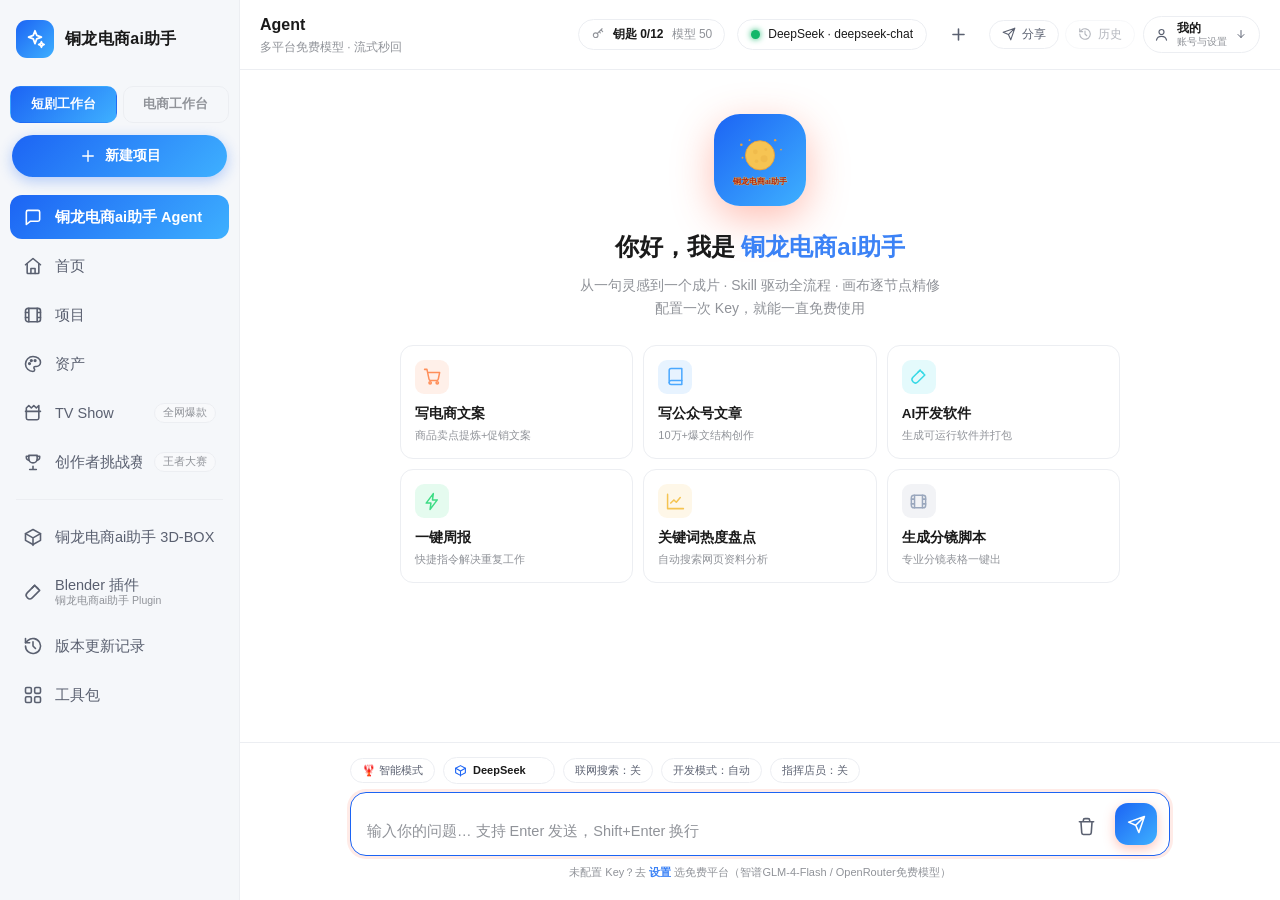
==== commit c04bd9ed: "feat(ecom): 新增展示层C并上线（工具条/hero入口/能力区/角色卡/平台/CTA/页脚，导航改名首页-资产，SW v96）" ====
--- a/index.html
+++ b/index.html
@@ -763,10 +763,16 @@
     <!-- 画布工作台 -->
     <div id="dramaView" class="view"><div id="dwManual"></div></div>
 
-    <!-- ===== 电商工作台（第二分区 · 创作工作台 7 页） ===== -->
+    <!-- ===== 电商工作台（第二分区 · 创作工作台 13 页） ===== -->
     <div id="ecomHomeView" class="view"></div>
     <div id="ecomDrawView" class="view"></div>
     <div id="ecomDetailView" class="view"></div>
+    <div id="ecomStyleView" class="view"></div>
+    <div id="ecomVideoI2VView" class="view"></div>
+    <div id="ecomVideoCopyView" class="view"></div>
+    <div id="ecomVideoTranslateView" class="view"></div>
+    <div id="ecomVideoHomeView" class="view"></div>
+    <div id="ecomToolboxView" class="view"></div>
     <div id="ecomMainEditView" class="view"></div>
     <div id="ecomDetailEditView" class="view"></div>
     <div id="ecomLocalizeView" class="view"></div>
@@ -1244,6 +1250,9 @@
   logo: '<circle cx="12" cy="12" r="9"/><path d="M8 16V8h5a3 3 0 0 1 0 6H8"/>',
   poster: '<rect x="3" y="4" width="18" height="16" rx="3"/><path d="M7 8h10M7 12h6M7 16h9"/>',
   sparkle: '<path d="M12 3l1.9 5.1L19 10l-5.1 1.9L12 17l-1.9-5.1L5 10l5.1-1.9z"/><path d="M19 15l.9 2.1L22 18l-2.1.9L19 21l-.9-2.1L16 18l2.1-.9z"/>',
+  spark: '<path d="M12 3l1.9 5.1L19 10l-5.1 1.9L12 17l-1.9-5.1L5 10l5.1-1.9z"/><path d="M19 15l.9 2.1L22 18l-2.1.9L19 21l-.9-2.1L16 18l2.1-.9z"/>',
+  globe: '<circle cx="12" cy="12" r="9"/><path d="M3 12h18M12 3a15 15 0 0 1 0 18M12 3a15 15 0 0 0 0 18"/>',
+  rotate: '<path d="M4 12a8 8 0 1 1 2.3 5.7"/><path d="M4 19v-5h5"/>',
   phone: '<rect x="6" y="2" width="12" height="20" rx="3"/><path d="M11 18h2"/>',
   download: '<path d="M12 3v12M7 10l5 5 5-5"/><path d="M4 21h16"/>',
   save: '<path d="M5 3h11l4 4v14H5z"/><path d="M8 3v6h8V3M8 21v-7h8v7"/>',
@@ -4248,6 +4257,8 @@
 <script src="src/drama/adapters/image.js"></script>
 <script src="src/drama/adapters/video.js"></script>
 <script src="src/drama/adapters/tts.js"></script>
+<script src="src/drama/adapters/stt.js"></script>
+<script src="src/drama/adapters/ocr.js"></script>
 <script src="src/drama/adapters/lipsync.js"></script>
 <script src="src/drama/project.js"></script>
 <script src="src/drama/character.js"></script>
@@ -4284,10 +4295,17 @@
 <script src="src/drama/ecom/ecom-home.js"></script>
 <script src="src/drama/ecom/ecom-draw.js"></script>
 <script src="src/drama/ecom/ecom-detail.js"></script>
+<script src="src/drama/ecom/ecom-style.js"></script>
+<script src="src/drama/ecom/ecom-video-i2v.js"></script>
+<script src="src/drama/ecom/ecom-video-copy.js"></script>
+<script src="src/drama/ecom/ecom-video-translate.js"></script>
+<script src="src/drama/ecom/ecom-video.js"></script>
+<script src="src/drama/ecom/ecom-toolbox.js"></script>
 <script src="src/drama/ecom/ecom-mainedit.js"></script>
 <script src="src/drama/ecom/ecom-detailedit.js"></script>
 <script src="src/drama/ecom/ecom-localize.js"></script>
 <script src="src/drama/ecom/ecom-gallery.js"></script>
+<script src="src/drama/ecom/ecom-chrome.js"></script>
 <script src="src/drama/shell.js"></script>
 <script>
 /* ===== 记忆习惯视图 & 客户端下载视图 ===== */
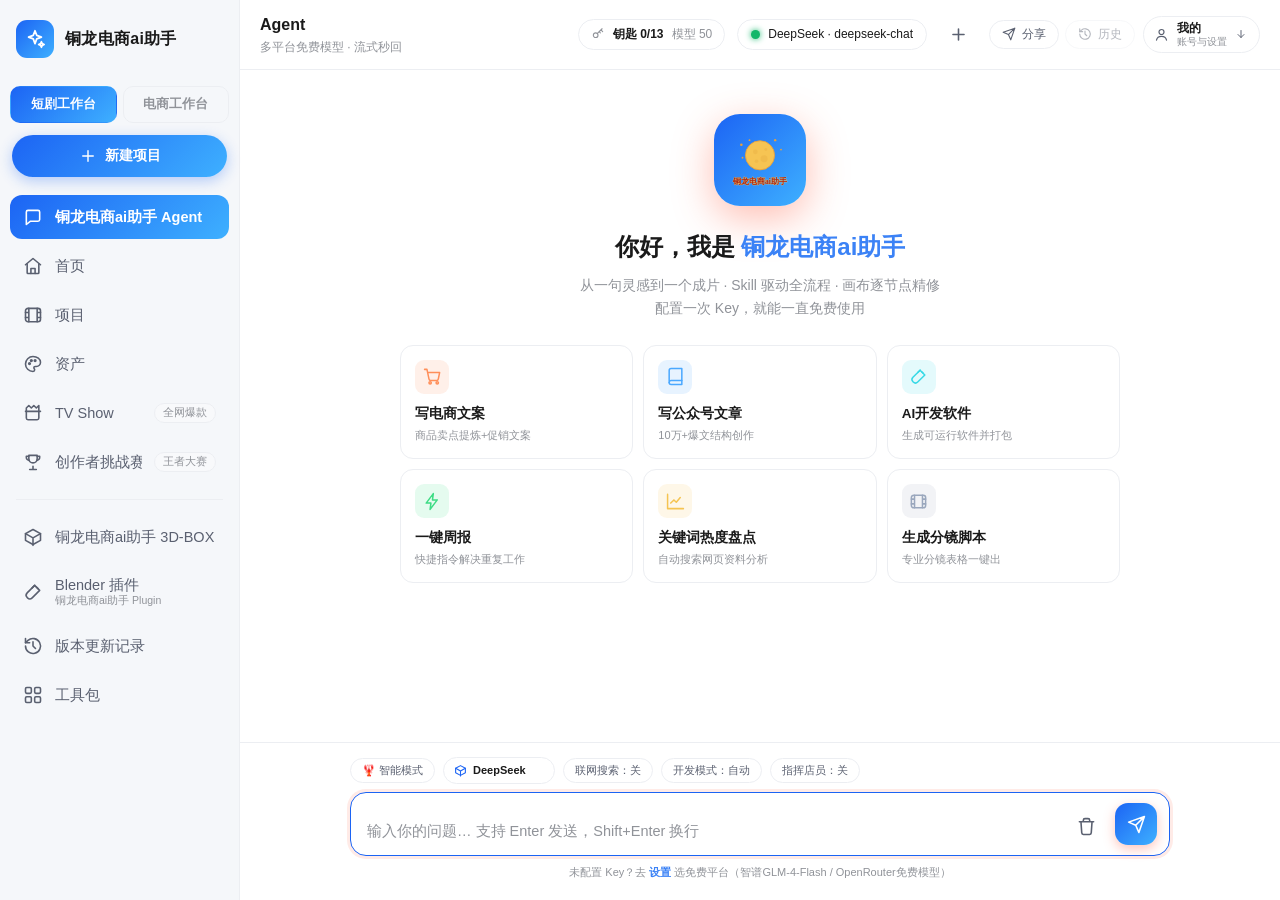
==== commit ef9ddae4: "feat(ecom): 抠图接入云端 remove.bg 与自定义接口（SW v105）" ====
--- a/index.html
+++ b/index.html
@@ -4255,6 +4255,7 @@
 <script src="src/drama/config.js"></script>
 <script src="src/drama/adapters.js"></script>
 <script src="src/drama/adapters/image.js"></script>
+<script src="src/drama/adapters/matting.js"></script>
 <script src="src/drama/adapters/video.js"></script>
 <script src="src/drama/adapters/tts.js"></script>
 <script src="src/drama/adapters/stt.js"></script>
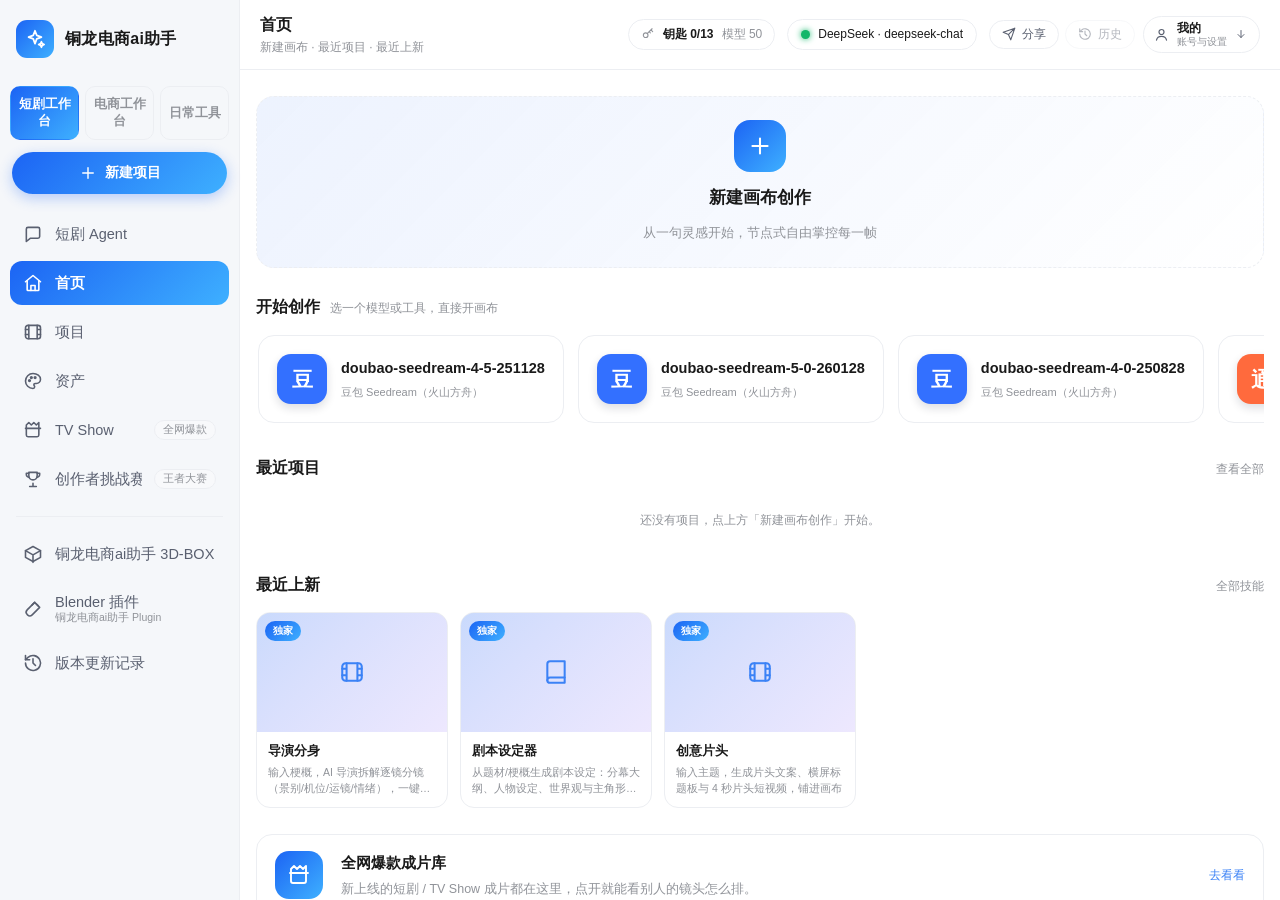
==== commit 10243c50: "feat(drama): 新增日常工具分区与短剧 Agent（SW v106）" ====
--- a/index.html
+++ b/index.html
@@ -759,6 +759,9 @@
 
     <!-- 工具包 -->
     <div id="toolkitView" class="view"><div id="dramaToolkit"></div></div>
+
+    <!-- 短剧 Agent（独立入口 · 结构对齐 LibTV · 配色沿用工作台主题） -->
+    <div id="dramaAgentView" class="view"><div id="dramaAgent"></div></div>
 
     <!-- 画布工作台 -->
     <div id="dramaView" class="view"><div id="dwManual"></div></div>
@@ -4289,6 +4292,7 @@
 <script src="src/drama/box3dscene.js"></script>
 <script src="src/drama/box3dview.js"></script>
 <script src="src/drama/toolkit.js"></script>
+<script src="src/drama/dramaagent.js"></script>
 <script src="src/drama/ecom/ecom-css.js"></script>
 <script src="src/drama/ecom/ecom-sprite.js"></script>
 <script src="src/drama/ecom/ecom.js"></script>
@@ -4476,12 +4480,12 @@
 
 XLX.app = (function () {
   /* LibTV 顶层视图。drama = 画布工作台；studio/tools 作为插件页内部入口保留可达 */
-  const VIEWS = ["agent", "home", "projects", "assets", "tvshow", "ranking", "box3d", "plugin", "changelog", "toolkit", "studio", "tools", "memory", "download", "settings", "drama"]
+  const VIEWS = ["agent", "dramaAgent", "home", "projects", "assets", "tvshow", "ranking", "box3d", "plugin", "changelog", "toolkit", "studio", "tools", "memory", "download", "settings", "drama"]
     .concat((XLX.drama && XLX.drama.ecom && XLX.drama.ecom.VIEWS) || []);
   /* 旧视图 → 新导航兼容映射（旧代码/旧链接仍能落到正确页面） */
   const COMPAT = { chat: "agent", market: "home", dramaHome: "projects", makeup: "assets" };
   /* 视图 → 容器 id（默认 view + "View"，agent 复用原对话容器） */
-  const VIEW_EL = { agent: "agentView" };
+  const VIEW_EL = { agent: "agentView", dramaAgent: "dramaAgentView" };
   let currentView = "agent";
 
   function placeholder(id, title, desc) {
@@ -4509,6 +4513,7 @@
       case "plugin": return D.plugin && D.plugin.render ? D.plugin.render() : placeholder("dramaPlugin", "Blender 插件", "3D 白模 一键成片（建设中）");
       case "changelog": return D.changelog && D.changelog.render ? D.changelog.render() : placeholder("dramaChangelog", "版本更新记录", "更新日志（建设中）");
       case "toolkit": return D.toolkit && D.toolkit.render ? D.toolkit.render() : placeholder("dramaToolkit", "工具包", "软件工坊 / 工具箱 / 技能库（建设中）");
+      case "dramaAgent": return D.dramaAgent && D.dramaAgent.render ? D.dramaAgent.render() : null;
       case "drama": return D.manual && D.manual.render ? D.manual.render() : null;
       case "studio": return XLX.studio && XLX.studio.render();
       case "tools": return XLX.tools && XLX.tools.render();
@@ -4526,7 +4531,9 @@
     const list = (SH.navForZone ? SH.navForZone(zone) : SH.NAV) || [];
     const pick = (String(currentView).indexOf("ecom") === 0)
       ? ["ecomHome", "ecomDraw", "ecomDetail", "ecomMainEdit", "ecomGallery"]
-      : ["agent", "home", "projects", "box3d", "toolkit"];
+      : (zone === "daily")
+        ? ["agent", "toolkit"]
+        : ["dramaAgent", "home", "projects", "box3d", "tvshow"];
     mn.innerHTML = pick
       .map(id => list.find(x => x.id === id))
       .filter(Boolean)
@@ -4540,7 +4547,8 @@
 
   function renderTopbar() {
     const names = {
-      agent: ["Agent", "多平台免费模型 · 流式秒回"],
+      agent: ["日常ai助手", "多平台免费模型 · 流式秒回"],
+      dramaAgent: ["短剧 Agent", "短剧创作 · 一句话起剧 · 拆分镜脚本"],
       home: ["首页", "新建画布 · 最近项目 · 最近上新"],
       projects: ["项目", "工程管理 · 多画布 · 一键起盘"],
       assets: ["资产", "三视图 · 场景卡 · 多参考"],
@@ -4580,11 +4588,12 @@
     renderMobileNav();
     window.scrollTo(0, 0);
     const nc = document.getElementById("newChatBtn");
-    if (nc) nc.style.display = (view === "agent") ? "flex" : "none";
+    if (nc) nc.style.display = (view === "agent" || view === "dramaAgent") ? "flex" : "none";
     if (view === "agent") {
       if (XLX.modelsel && XLX.modelsel.render) XLX.modelsel.render(document.getElementById("msContainer"));
       if (document.getElementById("chatInput")) document.getElementById("chatInput").focus();
     }
+    if (view === "dramaAgent" && document.getElementById("daInput")) document.getElementById("daInput").focus();
     renderView(view);
     closeSidebar();
   }
@@ -4658,6 +4667,10 @@
     };
     inp.oninput = () => { inp.style.height = "auto"; inp.style.height = Math.min(inp.scrollHeight, 140) + "px"; };
     document.getElementById("newChatBtn").onclick = () => {
+      if (currentView === "dramaAgent" && XLX.drama && XLX.drama.dramaAgent) {
+        XLX.drama.dramaAgent.newConv();
+        return;
+      }
       XLX.chat.newConv();
       XLX.chat.renderCurrent();
       inp.focus();
@@ -4698,6 +4711,10 @@
       if ((e.ctrlKey || e.metaKey) && e.key === "Enter" && currentView === "agent") {
         document.getElementById("chatInput").focus();
       }
+      if ((e.ctrlKey || e.metaKey) && e.key === "Enter" && currentView === "dramaAgent") {
+        const da = document.getElementById("daInput");
+        if (da) da.focus();
+      }
       if (e.key === "Escape") {
         const m = document.getElementById("modal");
         if (m.classList.contains("open")) m.classList.remove("open");
@@ -4729,7 +4746,9 @@
     initKeys();
     const bootZone = (XLX.dramaShell && XLX.dramaShell.zone) ? XLX.dramaShell.zone() : "drama";
     const bootEcom = XLX.drama && XLX.drama.ecom;
-    go(bootZone === "ecom" ? ((bootEcom && bootEcom.DEFAULT_VIEW) || "ecomHome") : "agent");
+    const bootView = bootZone === "ecom" ? ((bootEcom && bootEcom.DEFAULT_VIEW) || "ecomHome")
+      : (bootZone === "daily" ? "agent" : "home");
+    go(bootView);
     refreshStatus();
     setTimeout(() => {
       const l = document.getElementById("loader");
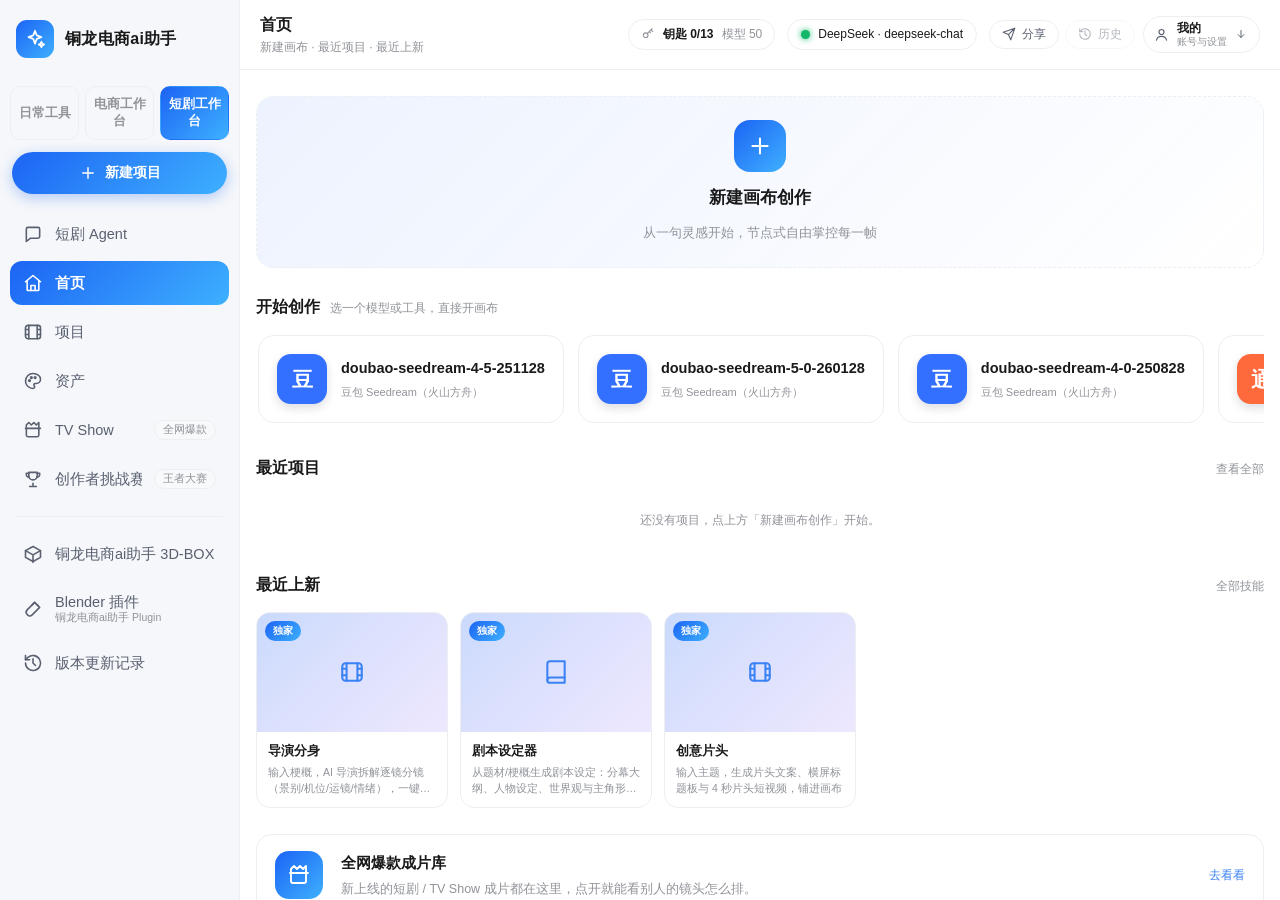
==== commit 1d106c28: "feat(drama): 短剧 Agent 改版为 LibTV 首页并为技能卡接入真实缩略图（SW v107） - 顶层分区顺序调整为 日常工具 / 电商工作台 / 短剧工作台 - 短剧 Agent " ====
--- a/index.html
+++ b/index.html
@@ -4291,6 +4291,7 @@
 <script src="src/drama/box3d.js"></script>
 <script src="src/drama/box3dscene.js"></script>
 <script src="src/drama/box3dview.js"></script>
+<script src="src/drama/skillthumb.js"></script>
 <script src="src/drama/toolkit.js"></script>
 <script src="src/drama/dramaagent.js"></script>
 <script src="src/drama/ecom/ecom-css.js"></script>
@@ -4588,7 +4589,7 @@
     renderMobileNav();
     window.scrollTo(0, 0);
     const nc = document.getElementById("newChatBtn");
-    if (nc) nc.style.display = (view === "agent" || view === "dramaAgent") ? "flex" : "none";
+    if (nc) nc.style.display = (view === "agent") ? "flex" : "none";
     if (view === "agent") {
       if (XLX.modelsel && XLX.modelsel.render) XLX.modelsel.render(document.getElementById("msContainer"));
       if (document.getElementById("chatInput")) document.getElementById("chatInput").focus();
